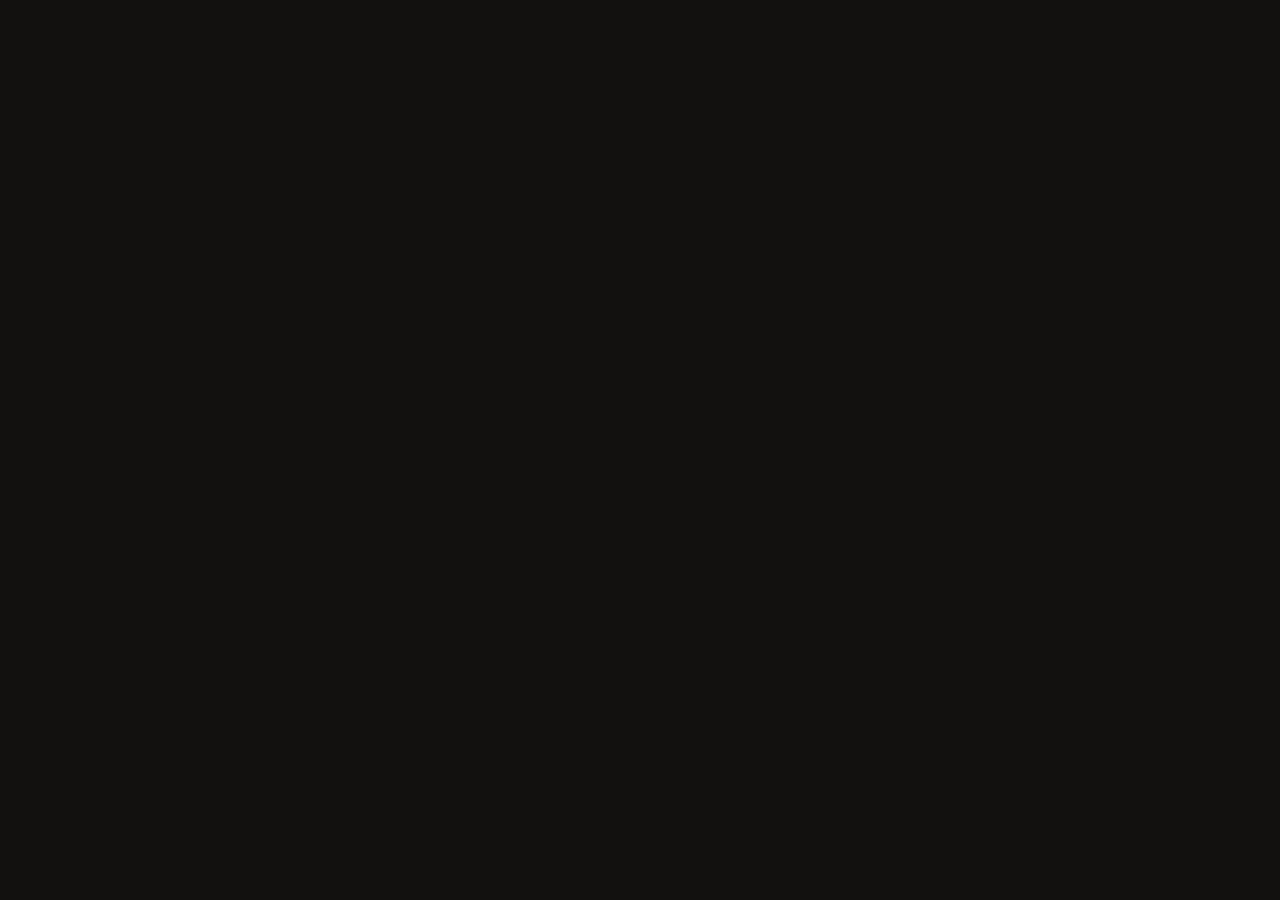
==== index.html @ 29df6300 "Rediseño completo del sitio — editorial v2 Reemplaza el sitio anterior con el nuevo diseño editorial" ====
<!doctype html>
<html lang="es">
<head>
<meta charset="utf-8" />
<meta name="viewport" content="width=device-width, initial-scale=1" />
<title>CAT Consultores · Power BI & Data Viz</title>
<meta name="description" content="Consultoría en visualización de datos y Power BI. Convertimos tus fuentes dispersas en dashboards accionables." />
<link rel="preconnect" href="https://fonts.googleapis.com" />
<link rel="preconnect" href="https://fonts.gstatic.com" crossorigin />
<link href="https://fonts.googleapis.com/css2?family=Instrument+Serif:ital@0;1&family=Instrument+Sans:wght@400;500;600&family=JetBrains+Mono:wght@400;500&display=swap" rel="stylesheet" />
<link rel="stylesheet" href="styles-v2.css" />
</head>
<body>
<div id="root"></div>

<script src="https://unpkg.com/react@18.3.1/umd/react.development.js" integrity="sha384-hD6/rw4ppMLGNu3tX5cjIb+uRZ7UkRJ6BPkLpg4hAu/6onKUg4lLsHAs9EBPT82L" crossorigin="anonymous"></script>
<script src="https://unpkg.com/react-dom@18.3.1/umd/react-dom.development.js" integrity="sha384-u6aeetuaXnQ38mYT8rp6sbXaQe3NL9t+IBXmnYxwkUI2Hw4bsp2Wvmx4yRQF1uAm" crossorigin="anonymous"></script>
<script src="https://unpkg.com/@babel/standalone@7.29.0/babel.min.js" integrity="sha384-m08KidiNqLdpJqLq95G/LEi8Qvjl/xUYll3QILypMoQ65QorJ9Lvtp2RXYGBFj1y" crossorigin="anonymous"></script>

<script src="content.js"></script>
<script type="text/babel" src="hero-v2.js"></script>
<script type="text/babel" src="demo-v2.js"></script>
<script type="text/babel" src="app-v2.js"></script>
</body>
</html>
---- styles-v2.css ----
/* CAT Consultores — Editorial v2 */
:root {
  --bg: #12110F;
  --bg-2: #1A1915;
  --bg-3: #221F1A;
  --fg: #EDE8DE;
  --fg-dim: rgba(237,232,222,0.62);
  --fg-faint: rgba(237,232,222,0.32);
  --rule: rgba(237,232,222,0.10);
  --rule-strong: rgba(237,232,222,0.24);
  --accent: #A9B8C7;
  --accent-ink: #12110F;
  --pad: 40px;
  --gap: 24px;
  --font-sans: 'Instrument Sans', 'Inter', system-ui, sans-serif;
  --font-display: 'Instrument Serif', 'Times New Roman', Georgia, serif;
  --font-mono: 'JetBrains Mono', ui-monospace, Menlo, monospace;
}

[data-density="compact"] { --pad: 24px; --gap: 14px; }
[data-density="roomy"]   { --pad: 64px; --gap: 36px; }

* { box-sizing: border-box; }
html, body {
  margin: 0;
  background: var(--bg);
  color: var(--fg);
  font-family: var(--font-sans);
  font-size: 15px;
  line-height: 1.5;
  -webkit-font-smoothing: antialiased;
  overflow-x: hidden;
}
::selection { background: var(--accent); color: var(--accent-ink); }
a { color: inherit; text-decoration: none; }
button { font-family: inherit; cursor: pointer; }

/* ============ TOP STATUS BAR ============ */
.topbar {
  position: sticky; top: 0; z-index: 40;
  display: grid;
  grid-template-columns: 1fr auto 1fr;
  align-items: center;
  gap: var(--gap);
  padding: 10px var(--pad);
  background: rgba(18,17,15,0.9);
  backdrop-filter: blur(10px);
  -webkit-backdrop-filter: blur(10px);
  border-bottom: 1px solid var(--rule);
  font-family: var(--font-mono);
  font-size: 11px;
  letter-spacing: 0.04em;
}
.topbar .status { display: flex; gap: 18px; align-items: center; color: var(--fg-dim); }
.topbar .dot {
  width: 6px; height: 6px; background: var(--accent); border-radius: 50%;
  display: inline-block; margin-right: 8px;
  box-shadow: 0 0 0 0 var(--accent);
  animation: pulse 2.2s infinite;
}
@keyframes pulse {
  0% { box-shadow: 0 0 0 0 rgba(169,184,199,0.6); }
  70% { box-shadow: 0 0 0 8px rgba(169,184,199,0); }
  100% { box-shadow: 0 0 0 0 rgba(169,184,199,0); }
}
.topbar .clock { font-variant-numeric: tabular-nums; color: var(--fg); }
.topbar .brand {
  font-family: var(--font-display);
  font-weight: 400; letter-spacing: -0.01em;
  font-size: 20px;
  font-style: italic;
}
.topbar .brand span { color: var(--accent); font-style: normal; }
.topbar .lang {
  display: flex; gap: 2px; justify-self: end;
  font-family: var(--font-mono);
}
.topbar .lang button {
  background: transparent; border: 1px solid transparent;
  color: var(--fg-dim);
  padding: 5px 10px; font-size: 11px; letter-spacing: 0.08em;
  border-radius: 2px;
}
.topbar .lang button[data-active="true"] {
  color: var(--fg); border-color: var(--rule-strong);
}

/* ============ NAV ============ */
.nav {
  display: grid;
  grid-template-columns: 1fr auto;
  gap: var(--gap);
  padding: 18px var(--pad);
  border-bottom: 1px solid var(--rule);
  font-family: var(--font-mono);
  font-size: 12px;
  letter-spacing: 0.04em;
}
.nav ul { display: flex; gap: 30px; list-style: none; margin: 0; padding: 0; flex-wrap: wrap; }
.nav a { color: var(--fg-dim); position: relative; transition: color 0.2s; }
.nav a:hover { color: var(--fg); }
.nav a::before {
  content: ""; position: absolute; bottom: -4px; left: 0; right: 100%;
  height: 1px; background: var(--accent);
  transition: right 0.25s ease;
}
.nav a:hover::before { right: 0; }
.nav .cta {
  border: 1px solid var(--rule-strong); padding: 8px 16px;
  color: var(--fg);
  border-radius: 2px;
  transition: all 0.2s;
}
.nav .cta:hover { background: var(--fg); color: var(--bg); border-color: var(--fg); }
.nav .cta::before { display: none; }

/* ============ SECTIONS ============ */
section { position: relative; border-bottom: 1px solid var(--rule); }
.section-label {
  display: grid;
  grid-template-columns: auto 1fr auto;
  gap: 20px;
  padding: 16px var(--pad);
  border-bottom: 1px solid var(--rule);
  font-family: var(--font-mono);
  font-size: 11px;
  letter-spacing: 0.08em;
  color: var(--fg-dim);
}
.section-label .idx { color: var(--accent); }
.section-label .meta { font-variant-numeric: tabular-nums; }

/* ============ HERO ============ */
.hero {
  position: relative;
  padding: 0;
  min-height: 88vh;
  display: grid;
}
.hero-grid {
  display: grid;
  grid-template-columns: 1.15fr 1fr;
  gap: 0;
}
.hero-left {
  padding: 72px var(--pad) 48px;
  border-right: 1px solid var(--rule);
  display: flex; flex-direction: column; justify-content: space-between;
  min-height: 72vh;
}
.hero-eyebrow {
  font-family: var(--font-mono);
  font-size: 11px; letter-spacing: 0.14em;
  color: var(--fg-dim);
  display: flex; gap: 12px; align-items: center;
  text-transform: uppercase;
}
.hero-eyebrow::before {
  content: ""; width: 28px; height: 1px; background: var(--accent);
}
.hero h1 {
  font-family: var(--font-display);
  font-weight: 400;
  font-size: clamp(52px, 7.8vw, 124px);
  line-height: 0.96;
  letter-spacing: -0.025em;
  margin: 28px 0 0;
  text-wrap: balance;
}
.hero h1 em {
  font-style: italic; color: var(--accent);
}
.hero h1 .outline {
  color: transparent;
  -webkit-text-stroke: 1.2px var(--fg-faint);
  font-style: italic;
}
.hero h1 .bar {
  display: inline-block; height: 0.12em;
  background: var(--accent);
  width: 0.8em; vertical-align: middle;
  margin: 0 0.15em 0.12em;
}

.hero-sub {
  margin-top: 36px; max-width: 54ch; color: var(--fg-dim);
  font-size: 16px; line-height: 1.6;
}
.hero-cta-row {
  display: flex; gap: 14px; margin-top: 40px;
  flex-wrap: wrap;
}
.hero-cta {
  padding: 14px 22px; font-size: 13px; letter-spacing: 0.04em;
  background: transparent; color: var(--fg);
  border: 1px solid var(--rule-strong);
  border-radius: 2px;
  display: inline-flex; align-items: center; gap: 12px;
  transition: all 0.2s;
  font-family: var(--font-sans);
}
.hero-cta.primary {
  background: var(--fg); color: var(--bg); border-color: var(--fg);
  font-weight: 500;
}
.hero-cta:hover { background: var(--accent); color: var(--accent-ink); border-color: var(--accent); }
.hero-cta.primary:hover { background: var(--accent); border-color: var(--accent); }

.hero-stats {
  display: grid; grid-template-columns: repeat(4, 1fr);
  border-top: 1px solid var(--rule);
  margin-top: 56px; padding-top: 20px;
}
.hero-stats .stat {
  border-right: 1px solid var(--rule);
  padding: 0 16px 0 0;
}
.hero-stats .stat:last-child { border-right: 0; }
.hero-stats .stat .num {
  font-family: var(--font-display); font-weight: 400;
  font-size: 38px; font-variant-numeric: tabular-nums;
  letter-spacing: -0.02em;
  color: var(--fg);
}
.hero-stats .stat .num em { font-style: italic; color: var(--accent); }
.hero-stats .stat .lbl {
  font-family: var(--font-mono);
  font-size: 10px; letter-spacing: 0.1em; text-transform: uppercase;
  color: var(--fg-dim); margin-top: 6px;
}

/* Hero right: living collage */
.hero-right {
  background: var(--bg);
  position: relative;
  overflow: hidden;
  min-height: 72vh;
}
.hero-collage {
  position: relative;
  height: 100%;
  padding: 32px;
  display: grid;
  grid-template-columns: repeat(8, 1fr);
  grid-template-rows: repeat(12, 1fr);
  gap: 12px;
  min-height: 72vh;
}
.card {
  background: var(--bg-2);
  border: 1px solid var(--rule);
  border-radius: 3px;
  padding: 16px;
  position: relative;
  overflow: hidden;
  transition: transform 0.4s cubic-bezier(.2,.8,.2,1), border-color 0.3s;
}
.card:hover { border-color: var(--rule-strong); transform: translateY(-2px); }
.card .c-tag {
  font-family: var(--font-mono);
  font-size: 10px; letter-spacing: 0.12em;
  color: var(--fg-dim); text-transform: uppercase;
  display: flex; justify-content: space-between; align-items: center;
}
.card .c-tag .id { color: var(--accent); }
.card .c-val {
  font-family: var(--font-display);
  font-weight: 400;
  font-size: 38px;
  font-variant-numeric: tabular-nums;
  letter-spacing: -0.02em;
  margin-top: 6px;
  line-height: 1;
}
.card .c-val em { font-style: italic; color: var(--accent); }
.card .c-delta {
  font-family: var(--font-mono);
  font-size: 11px; color: var(--accent); margin-top: 4px;
  font-variant-numeric: tabular-nums;
}
.card .c-delta.down { color: #E07856; }

.card.kpi-1 { grid-column: 1 / 5; grid-row: 1 / 4; }
.card.kpi-2 { grid-column: 5 / 9; grid-row: 1 / 4; }
.card.chart-main { grid-column: 1 / 9; grid-row: 4 / 9; }
.card.donut { grid-column: 1 / 4; grid-row: 9 / 13; }
.card.feed  { grid-column: 4 / 9; grid-row: 9 / 13; }

.chart-main svg, .donut svg { display: block; }
.chart-main .chart-body {
  position: absolute; inset: 42px 16px 16px;
}

.feed-row {
  display: grid; grid-template-columns: 58px 1fr auto;
  gap: 10px; padding: 7px 0;
  font-family: var(--font-mono);
  font-size: 11px;
  border-bottom: 1px dashed var(--rule);
  align-items: baseline;
  animation: fade-up 0.5s ease;
}
.feed-row:last-child { border-bottom: 0; }
.feed-row .f-id { color: var(--fg-faint); }
.feed-row .f-t  { color: var(--fg); font-family: var(--font-sans); font-size: 12px; }
.feed-row .f-v  { color: var(--accent); font-variant-numeric: tabular-nums; }
.feed-row .f-v.down { color: #E07856; }
@keyframes fade-up { from { opacity: 0; transform: translateY(6px); } }

/* Donut label */
.donut .ring-label {
  position: absolute; top: 50%; left: 50%;
  transform: translate(-50%, -50%);
  text-align: center;
}
.donut .ring-label .num {
  font-family: var(--font-display); font-size: 32px; letter-spacing: -0.02em;
  color: var(--fg);
}
.donut .ring-label .lbl {
  font-family: var(--font-mono); font-size: 10px; letter-spacing: 0.1em;
  color: var(--fg-dim); text-transform: uppercase; margin-top: 2px;
}

/* ============ HERO VARIANT B ============ */
.hero-b {
  padding: 84px var(--pad) 0;
  display: grid; gap: 48px;
  min-height: 88vh;
  grid-template-rows: auto 1fr auto;
}
.hero-b h1 {
  font-family: var(--font-display); font-weight: 400;
  font-size: clamp(64px, 12vw, 200px);
  line-height: 0.9; letter-spacing: -0.035em;
  margin: 0; text-wrap: balance;
}
.hero-b h1 em { font-style: italic; color: var(--accent); }
.hero-b h1 .outline {
  color: transparent;
  -webkit-text-stroke: 1.4px var(--fg-faint);
  font-style: italic;
}
.hero-b .meta-row {
  display: grid; grid-template-columns: 1fr 1fr 1fr 1fr;
  border-top: 1px solid var(--rule); padding-top: 20px;
  font-family: var(--font-mono);
  font-size: 11px; letter-spacing: 0.08em; color: var(--fg-dim);
  text-transform: uppercase;
}
.hero-b .meta-row div { border-right: 1px solid var(--rule); padding: 0 16px; }
.hero-b .meta-row div:last-child { border-right: 0; }

.marquee {
  border-top: 1px solid var(--rule);
  overflow: hidden;
  position: relative;
  margin: 0 calc(-1 * var(--pad));
  background: var(--bg);
}
.marquee-track {
  display: inline-flex; gap: 56px;
  white-space: nowrap;
  padding: 20px 0;
  animation: marquee 80s linear infinite;
  font-family: var(--font-display);
  font-size: 28px; font-style: italic;
  letter-spacing: -0.01em;
  color: var(--fg-dim);
}
.marquee-track .sep { color: var(--accent); font-style: normal; }
.marquee-track em { color: var(--fg); font-style: italic; }
@keyframes marquee { to { transform: translateX(-50%); } }

/* ============ SERVICES ============ */
.services-grid {
  display: grid;
  grid-template-columns: repeat(3, 1fr);
}
.service {
  padding: 48px var(--pad);
  border-right: 1px solid var(--rule);
  position: relative;
  min-height: 360px;
  display: flex; flex-direction: column; justify-content: space-between;
  transition: background 0.3s;
}
.service:last-child { border-right: 0; }
.service:hover { background: var(--bg-2); }
.service .svc-num {
  font-family: var(--font-mono);
  font-size: 11px; letter-spacing: 0.12em;
  color: var(--fg-dim);
  display: flex; align-items: center; gap: 10px;
}
.service .svc-num::before {
  content: ""; width: 8px; height: 8px;
  background: var(--accent); border-radius: 50%;
  transform: scale(0.8); transition: transform 0.3s;
}
.service:hover .svc-num::before { transform: scale(1.4); }
.service h3 {
  font-family: var(--font-display); font-weight: 400;
  font-size: 44px; margin: 24px 0 16px; letter-spacing: -0.02em;
  line-height: 1;
}
.service h3 em { font-style: italic; color: var(--accent); }
.service p { color: var(--fg-dim); font-size: 15px; line-height: 1.65; max-width: 38ch; }
.service .svc-tags {
  margin-top: 28px; display: flex; flex-wrap: wrap; gap: 6px;
  font-family: var(--font-mono);
}
.service .svc-tags span {
  font-size: 11px; letter-spacing: 0.04em;
  border: 1px solid var(--rule); padding: 4px 10px;
  color: var(--fg-dim); border-radius: 2px;
}

/* ============ SOURCES ============ */
.sources { display: grid; grid-template-columns: 1fr 1.3fr; }
.sources-copy { padding: 72px var(--pad); border-right: 1px solid var(--rule); }
.sources-copy h2 {
  font-family: var(--font-display); font-weight: 400;
  font-size: clamp(36px, 4.4vw, 64px); line-height: 1; margin: 0 0 28px;
  letter-spacing: -0.025em;
}
.sources-copy h2 em { font-style: italic; color: var(--accent); }
.sources-copy p { color: var(--fg-dim); max-width: 42ch; font-size: 15px; line-height: 1.65; }
.sources-copy .count-block {
  margin-top: 44px; padding-top: 20px; border-top: 1px solid var(--rule);
}
.sources-copy .count-num {
  font-family: var(--font-display);
  font-size: 72px; line-height: 1; letter-spacing: -0.04em;
  color: var(--fg);
}
.sources-copy .count-num em { font-style: italic; color: var(--accent); }
.sources-copy .count-lbl {
  font-family: var(--font-mono);
  font-size: 11px; letter-spacing: 0.12em;
  color: var(--fg-dim); text-transform: uppercase;
  margin-top: 8px;
}

.source-pool {
  padding: 40px var(--pad);
  display: grid;
  grid-template-columns: repeat(4, 1fr);
  gap: 0;
  align-content: start;
}
.src {
  border: 1px solid var(--rule);
  margin: -0.5px;
  padding: 20px 16px;
  display: flex; flex-direction: column; gap: 8px;
  min-height: 100px;
  position: relative;
  transition: all 0.3s;
  cursor: default;
  background: var(--bg);
}
.src:hover { background: var(--bg-2); border-color: var(--accent); }
.src .src-id {
  font-family: var(--font-mono);
  font-size: 10px; letter-spacing: 0.12em; color: var(--fg-faint);
}
.src .src-name {
  font-family: var(--font-display); font-weight: 400;
  font-size: 20px; letter-spacing: -0.015em;
}
.src .src-dot {
  font-family: var(--font-mono);
  font-size: 10px; color: var(--accent); letter-spacing: 0.08em;
  display: flex; align-items: center; gap: 6px;
}
.src .src-dot::before {
  content: ""; width: 5px; height: 5px; background: var(--accent); border-radius: 50%;
}

/* ============ PHILOSOPHY ============ */
.philosophy {
  padding: 96px var(--pad);
  display: grid; grid-template-columns: 1.1fr 1fr; gap: 72px;
}
.philosophy .quote {
  font-family: var(--font-display); font-weight: 400;
  font-size: clamp(32px, 3.8vw, 56px); line-height: 1.08;
  letter-spacing: -0.025em; margin: 0;
}
.philosophy .quote em { font-style: italic; color: var(--accent); }
.philosophy .body { color: var(--fg-dim); font-size: 15px; line-height: 1.75; max-width: 46ch; }
.philosophy .body p + p { margin-top: 18px; }

.principle-row {
  margin-top: 72px;
  grid-column: 1 / -1;
  display: grid; grid-template-columns: repeat(4, 1fr);
  border-top: 1px solid var(--rule);
}
.principle {
  padding: 28px 28px 28px 0;
  border-right: 1px solid var(--rule);
  padding-left: 24px;
}
.principle:first-child { padding-left: 0; }
.principle:last-child { border-right: 0; }
.principle .pnum {
  font-family: var(--font-mono);
  font-size: 10px; letter-spacing: 0.14em; color: var(--accent);
}
.principle h4 {
  font-family: var(--font-display); font-weight: 400;
  font-size: 22px; margin: 12px 0; letter-spacing: -0.01em;
}
.principle p { color: var(--fg-dim); font-size: 13px; line-height: 1.6; margin: 0; }

/* ============ PROCESS ============ */
.process { padding: 80px var(--pad) 96px; }
.process-head {
  display: grid; grid-template-columns: 1.2fr 1fr;
  gap: 72px; margin-bottom: 64px;
}
.process-head h2 {
  font-family: var(--font-display); font-weight: 400;
  font-size: clamp(36px, 4.4vw, 64px); line-height: 1; margin: 0;
  letter-spacing: -0.025em;
}
.process-head h2 em { font-style: italic; color: var(--accent); }
.process-head p { color: var(--fg-dim); max-width: 48ch; margin: 0; font-size: 15px; line-height: 1.65; }

.timeline {
  position: relative;
  border-top: 1px solid var(--rule-strong);
  border-bottom: 1px solid var(--rule);
}
.timeline-progress {
  position: absolute; top: -1px; left: 0;
  height: 2px; background: var(--accent);
  transition: width 1.2s cubic-bezier(.3,.9,.4,1);
}
.timeline-steps {
  display: grid;
  grid-template-columns: repeat(5, 1fr);
}
.tstep {
  padding: 32px 22px;
  border-right: 1px solid var(--rule);
  min-height: 240px;
  position: relative;
  display: flex; flex-direction: column;
  transition: background 0.3s;
}
.tstep:last-child { border-right: 0; }
.tstep:hover { background: var(--bg-2); }
.tstep .tick {
  width: 9px; height: 9px; border-radius: 50%;
  background: var(--rule-strong);
  position: absolute; top: -6px; left: 22px;
  transition: background 0.3s, transform 0.3s;
}
.tstep[data-active="true"] .tick { background: var(--accent); transform: scale(1.3); }
.tstep .week {
  font-family: var(--font-mono);
  font-size: 11px; letter-spacing: 0.1em; color: var(--fg-dim);
}
.tstep .num {
  font-family: var(--font-display); font-weight: 400;
  font-size: 56px; letter-spacing: -0.03em; margin: 10px 0;
  line-height: 1;
}
.tstep[data-active="true"] .num em { font-style: italic; color: var(--accent); }
.tstep h4 {
  font-family: var(--font-display); font-weight: 400;
  font-size: 22px; margin: 0 0 12px; letter-spacing: -0.01em;
}
.tstep p { color: var(--fg-dim); font-size: 13px; line-height: 1.6; margin: 0; }
.tstep .barrow {
  margin-top: auto; padding-top: 20px;
  font-family: var(--font-mono);
  font-size: 11px; color: var(--accent); letter-spacing: 0.08em;
}

/* ============ DEMO ============ */
.demo { padding: 72px var(--pad) 96px; }
.demo-head {
  display: grid; grid-template-columns: 1.2fr 1fr;
  align-items: end;
  margin-bottom: 36px; gap: 72px;
}
.demo-head h2 {
  font-family: var(--font-display); font-weight: 400;
  font-size: clamp(36px, 4.4vw, 64px); line-height: 1; margin: 0;
  letter-spacing: -0.025em;
}
.demo-head h2 em { font-style: italic; color: var(--accent); }
.demo-head p { color: var(--fg-dim); margin: 0; max-width: 44ch; font-size: 15px; line-height: 1.65; }

.demo-frame {
  border: 1px solid var(--rule-strong);
  background: var(--bg-2);
  overflow: hidden;
  border-radius: 4px;
}
.demo-tabs {
  display: flex;
  border-bottom: 1px solid var(--rule);
  background: var(--bg);
  font-family: var(--font-mono);
}
.demo-tabs button {
  padding: 16px 24px; font-size: 12px; letter-spacing: 0.08em;
  color: var(--fg-dim);
  background: transparent; border: 0;
  border-right: 1px solid var(--rule);
  position: relative;
  transition: color 0.2s;
}
.demo-tabs button[data-active="true"] {
  color: var(--fg); background: var(--bg-2);
}
.demo-tabs button[data-active="true"]::after {
  content: ""; position: absolute; top: 0; left: 0; right: 0; height: 2px;
  background: var(--accent);
}
.demo-tabs button:hover { color: var(--fg); }

.demo-body {
  display: grid;
  grid-template-columns: 240px 1fr 280px;
  min-height: 600px;
}
.demo-filters {
  border-right: 1px solid var(--rule);
  padding: 24px;
  font-size: 12px;
}
.demo-filters .flabel {
  font-family: var(--font-mono);
  font-size: 10px; letter-spacing: 0.12em; color: var(--fg-dim);
  text-transform: uppercase; margin: 22px 0 10px;
}
.demo-filters .flabel:first-child { margin-top: 0; }
.demo-filters .pill {
  display: inline-block;
  border: 1px solid var(--rule-strong);
  padding: 5px 11px; margin: 0 5px 5px 0;
  font-family: var(--font-mono);
  font-size: 11px; color: var(--fg-dim); cursor: pointer;
  border-radius: 2px;
  transition: all 0.2s;
}
.demo-filters .pill:hover { color: var(--fg); border-color: var(--fg); }
.demo-filters .pill[data-on="true"] {
  background: var(--fg); color: var(--bg); border-color: var(--fg);
}

.demo-canvas {
  padding: 24px;
  display: grid;
  grid-template-columns: repeat(2, 1fr);
  grid-template-rows: 150px 1fr 200px;
  gap: 16px;
}
.demo-canvas .kpi {
  border: 1px solid var(--rule);
  border-radius: 3px;
  padding: 16px;
  display: flex; flex-direction: column; justify-content: space-between;
  position: relative;
  background: var(--bg);
}
.demo-canvas .kpi .klbl {
  font-family: var(--font-mono);
  font-size: 10px; letter-spacing: 0.12em; color: var(--fg-dim); text-transform: uppercase;
}
.demo-canvas .kpi .kval {
  font-family: var(--font-display); font-weight: 400;
  font-size: 44px; letter-spacing: -0.025em;
  line-height: 1;
}
.demo-canvas .kpi .kval em { font-style: italic; color: var(--accent); }
.demo-canvas .kpi .kdelta {
  font-family: var(--font-mono);
  font-size: 11px; color: var(--accent);
  font-variant-numeric: tabular-nums;
}
.demo-canvas .chart {
  grid-column: 1 / -1;
  border: 1px solid var(--rule);
  border-radius: 3px;
  padding: 16px; position: relative;
  background: var(--bg);
}
.demo-canvas .chart-title {
  font-family: var(--font-mono);
  font-size: 10px; letter-spacing: 0.12em; color: var(--fg-dim); text-transform: uppercase;
  margin-bottom: 10px;
  display: flex; justify-content: space-between;
}
.demo-canvas .chart svg { display: block; width: 100%; height: 100%; }
.demo-canvas .bars {
  grid-column: 1 / -1;
  border: 1px solid var(--rule);
  border-radius: 3px;
  padding: 16px;
  background: var(--bg);
}

.demo-insights {
  border-left: 1px solid var(--rule);
  padding: 24px;
}
.demo-insights .ih {
  font-family: var(--font-mono);
  font-size: 10px; letter-spacing: 0.12em; color: var(--fg-dim); text-transform: uppercase;
  margin-bottom: 16px;
}
.insight {
  border-left: 2px solid var(--accent);
  padding: 10px 12px; margin-bottom: 12px;
  background: var(--bg);
  border-radius: 0 3px 3px 0;
  font-size: 13px; line-height: 1.5; color: var(--fg);
}
.insight .tag {
  font-family: var(--font-mono);
  font-size: 10px; letter-spacing: 0.12em; color: var(--accent);
  display: block; margin-bottom: 6px;
}

/* ============ CONTACT ============ */
.contact { display: grid; grid-template-columns: 1fr 1fr; min-height: 540px; }
.contact-left { padding: 80px var(--pad); border-right: 1px solid var(--rule); }
.contact-left h2 {
  font-family: var(--font-display); font-weight: 400;
  font-size: clamp(44px, 6.4vw, 96px);
  line-height: 0.95; letter-spacing: -0.035em; margin: 0;
}
.contact-left h2 em { font-style: italic; color: var(--accent); }
.contact-left .info { margin-top: 48px; display: grid; gap: 24px; }
.contact-left .info .k {
  font-family: var(--font-mono);
  font-size: 10px; letter-spacing: 0.12em; color: var(--fg-dim); text-transform: uppercase;
  margin-bottom: 6px;
}
.contact-left .info .v { font-size: 17px; }

.contact-form {
  padding: 80px var(--pad);
  display: grid; gap: 20px; align-content: start;
}
.field { display: grid; gap: 8px; }
.field label {
  font-family: var(--font-mono);
  font-size: 10px; letter-spacing: 0.12em; color: var(--fg-dim); text-transform: uppercase;
}
.field input, .field textarea, .field select {
  background: transparent; border: 0; border-bottom: 1px solid var(--rule-strong);
  color: var(--fg); font-family: var(--font-sans); font-size: 16px;
  padding: 10px 0; outline: none; resize: none;
  transition: border-color 0.2s;
}
.field input::placeholder, .field textarea::placeholder { color: var(--fg-faint); }
.field input:focus, .field textarea:focus, .field select:focus { border-color: var(--accent); }
.field textarea { min-height: 100px; }
.two-col { display: grid; grid-template-columns: 1fr 1fr; gap: 20px; }
.submit {
  justify-self: start; background: var(--fg); color: var(--bg);
  border: 0; padding: 14px 24px;
  font-family: var(--font-sans);
  font-size: 13px; letter-spacing: 0.04em;
  font-weight: 500;
  border-radius: 2px;
  display: inline-flex; gap: 12px; align-items: center;
  transition: all 0.2s;
}
.submit:hover { background: var(--accent); color: var(--accent-ink); }

/* ============ FOOTER ============ */
footer {
  padding: 56px var(--pad) 32px;
  display: grid;
  grid-template-columns: 2fr 1fr 1fr;
  gap: 48px;
  border-top: 1px solid var(--rule);
  background: var(--bg-2);
}
footer .f-brand {
  font-family: var(--font-display); font-weight: 400;
  font-size: 32px; font-style: italic;
  letter-spacing: -0.01em;
}
footer .f-brand span { color: var(--accent); font-style: normal; }
footer .disclaimer {
  margin-top: 16px; color: var(--fg-dim); max-width: 52ch;
  font-size: 13px; line-height: 1.6;
}
footer h5 {
  font-family: var(--font-mono);
  font-size: 10px; letter-spacing: 0.12em; text-transform: uppercase; color: var(--fg-dim);
  margin: 0 0 16px;
}
footer ul { list-style: none; margin: 0; padding: 0; display: grid; gap: 10px; }
footer ul a { font-size: 14px; color: var(--fg); transition: color 0.2s; }
footer ul a:hover { color: var(--accent); }
footer .bottom {
  grid-column: 1 / -1; margin-top: 32px; padding-top: 20px;
  border-top: 1px solid var(--rule);
  display: flex; justify-content: space-between; color: var(--fg-dim); font-size: 12px;
  font-family: var(--font-mono);
}

/* Sparkline */
.sparkline-path { fill: none; stroke: var(--accent); stroke-width: 1.5; }
.sparkline-fill { fill: var(--accent); opacity: 0.10; }
.bar { fill: var(--fg-faint); }
.bar.hi { fill: var(--accent); }

/* Reveal */
.reveal { opacity: 0; transform: translateY(18px); transition: opacity 0.7s ease, transform 0.7s cubic-bezier(.2,.8,.2,1); }
.reveal.in { opacity: 1; transform: none; }

/* Responsive */
@media (max-width: 1100px) {
  .hero-grid, .sources, .contact, .philosophy, .process-head, .demo-head { grid-template-columns: 1fr; }
  .sources-copy, .contact-left, .hero-left { border-right: 0; border-bottom: 1px solid var(--rule); }
  .services-grid { grid-template-columns: 1fr; }
  .service { border-right: 0; border-bottom: 1px solid var(--rule); }
  .timeline-steps { grid-template-columns: 1fr 1fr; }
  .demo-body { grid-template-columns: 1fr; }
  .demo-filters, .demo-insights { border: 0; border-bottom: 1px solid var(--rule); }
  .source-pool { grid-template-columns: repeat(2, 1fr); }
  .hero-collage { grid-template-columns: repeat(4, 1fr); grid-template-rows: repeat(8, 1fr); }
  .card.kpi-1 { grid-column: 1 / 3; grid-row: 1 / 3; }
  .card.kpi-2 { grid-column: 3 / 5; grid-row: 1 / 3; }
  .card.chart-main { grid-column: 1 / 5; grid-row: 3 / 6; }
  .card.donut { grid-column: 1 / 3; grid-row: 6 / 9; }
  .card.feed { grid-column: 3 / 5; grid-row: 6 / 9; }
}

@media (max-width: 700px) {
  :root { --pad: 20px; }
  .topbar { grid-template-columns: 1fr auto; }
  .topbar .status { display: none; }
  .nav ul { gap: 16px; }
  .hero-stats { grid-template-columns: 1fr 1fr; }
  .hero-stats .stat { padding: 8px 0; border-right: 0; border-bottom: 1px solid var(--rule); }
  .principle-row { grid-template-columns: 1fr 1fr; }
  .timeline-steps { grid-template-columns: 1fr; }
  footer { grid-template-columns: 1fr; }
  .source-pool { grid-template-columns: 1fr 1fr; }
  .hero-b h1 { font-size: clamp(48px, 14vw, 100px); }
}
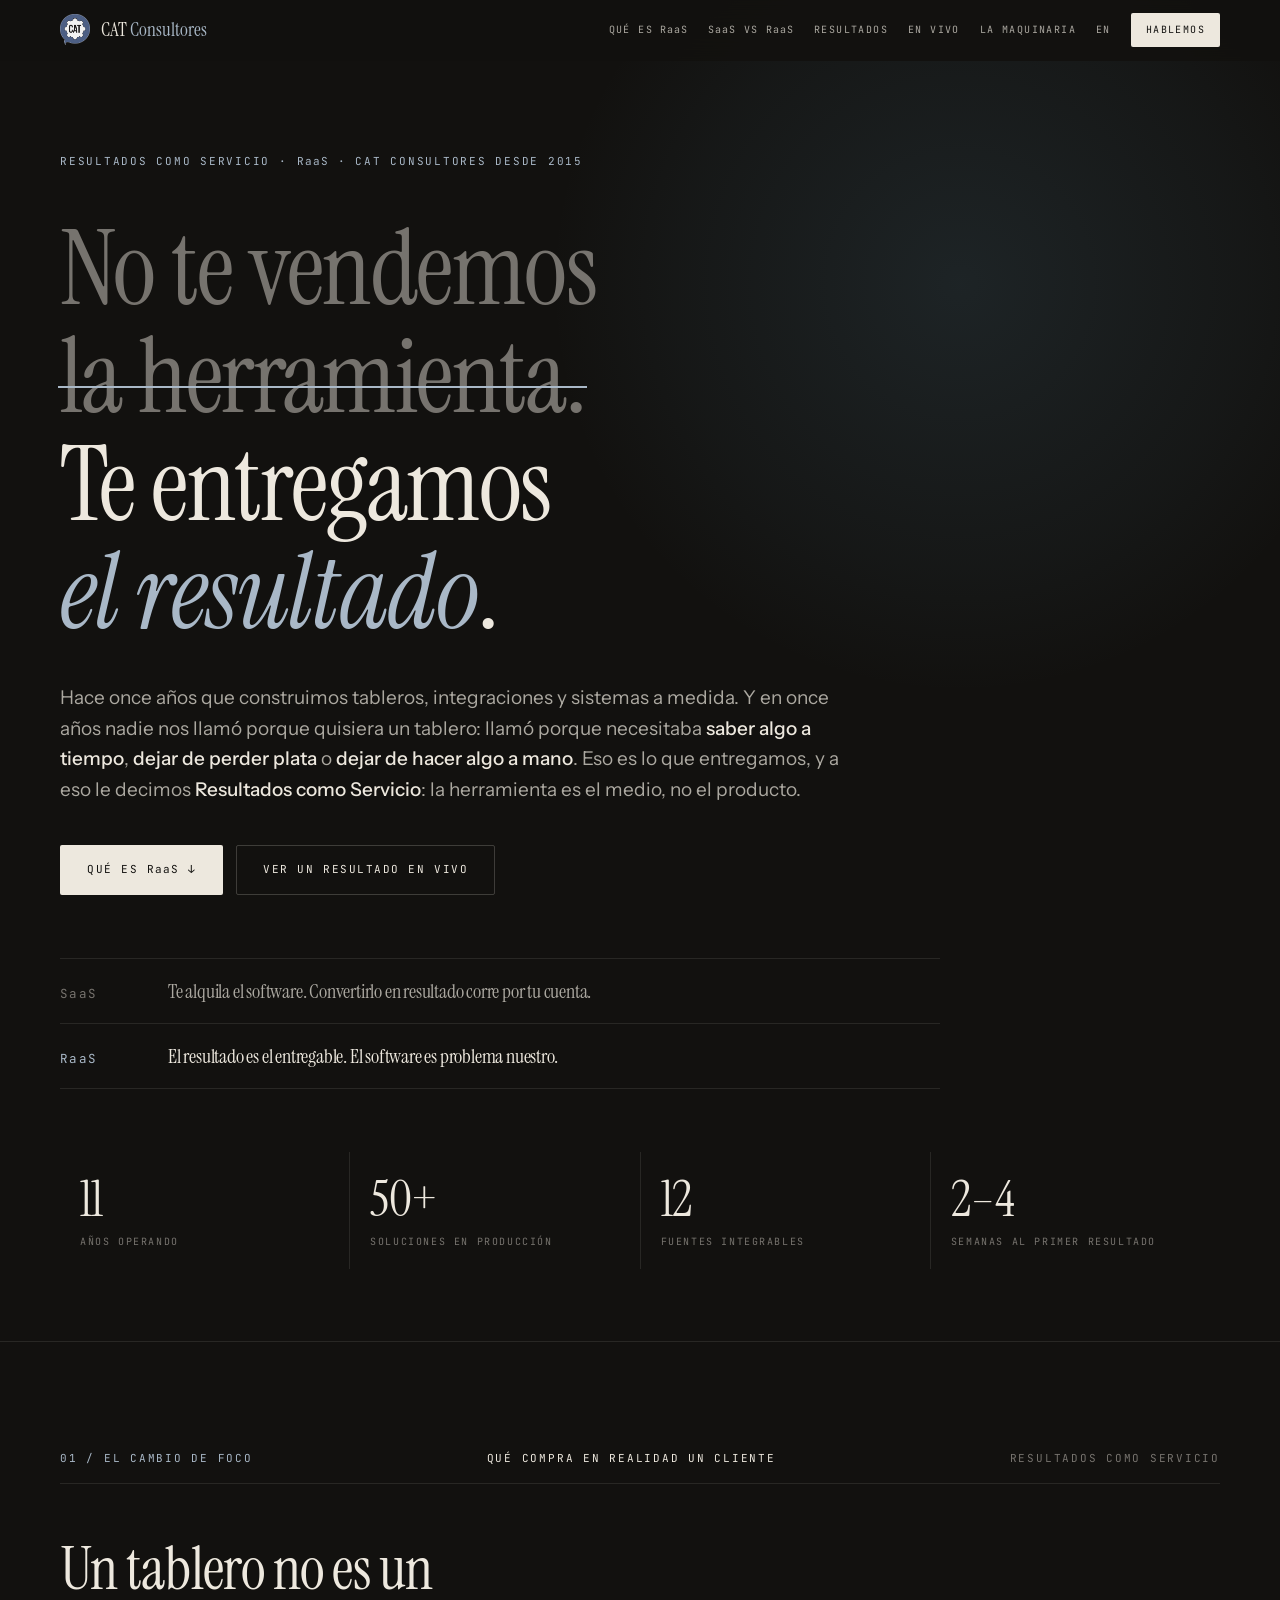
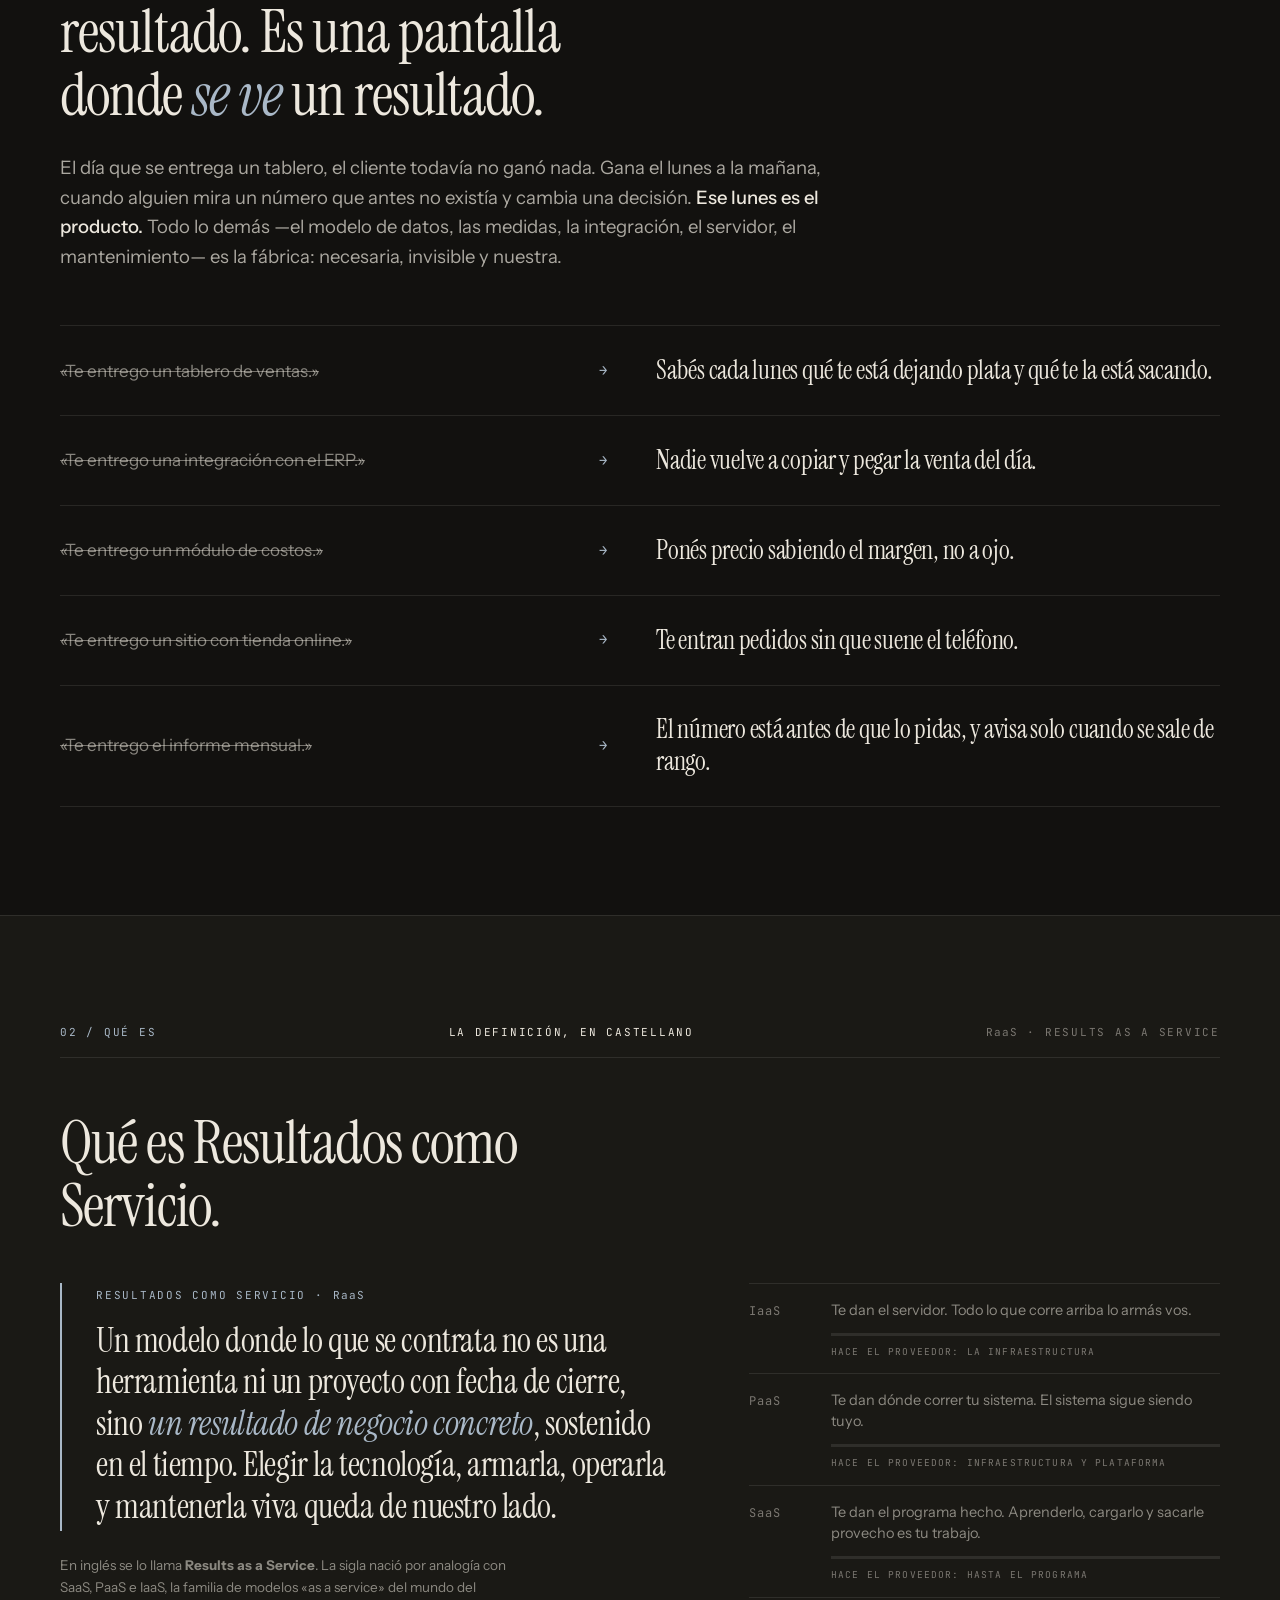
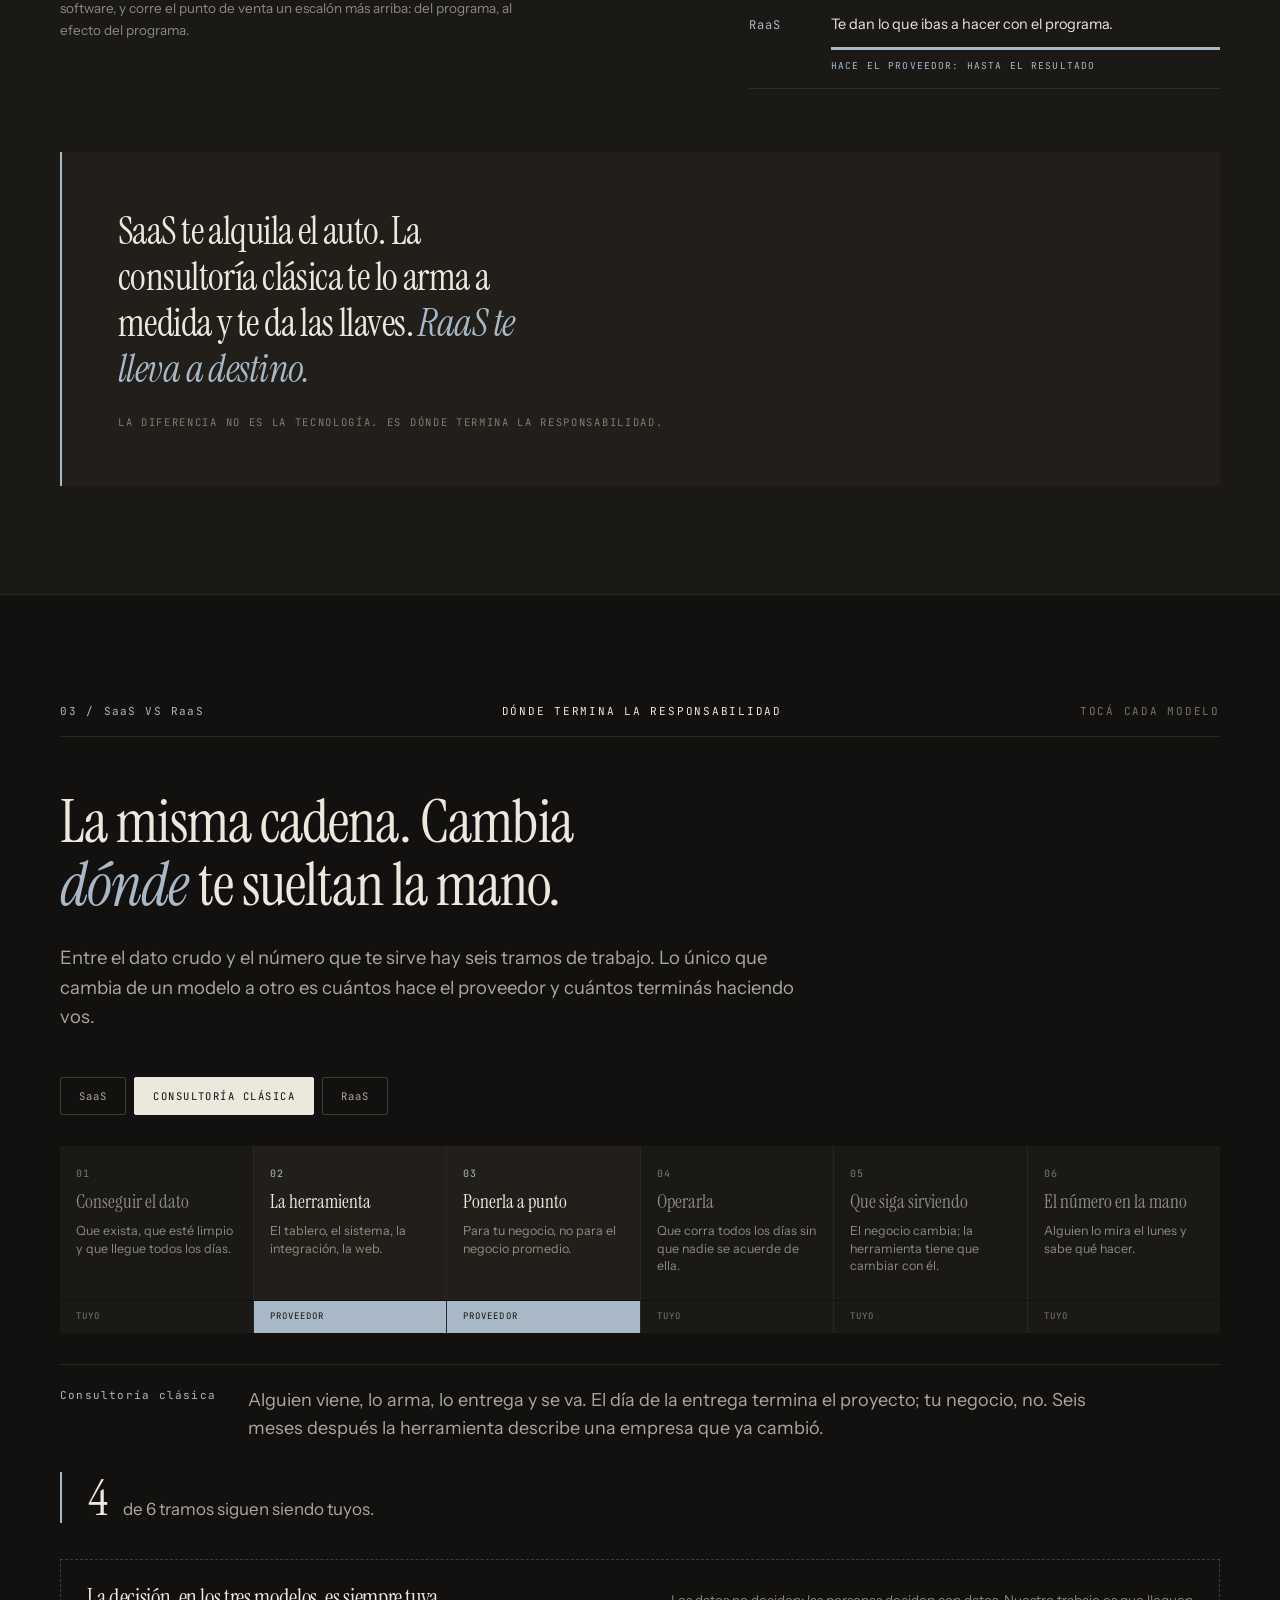
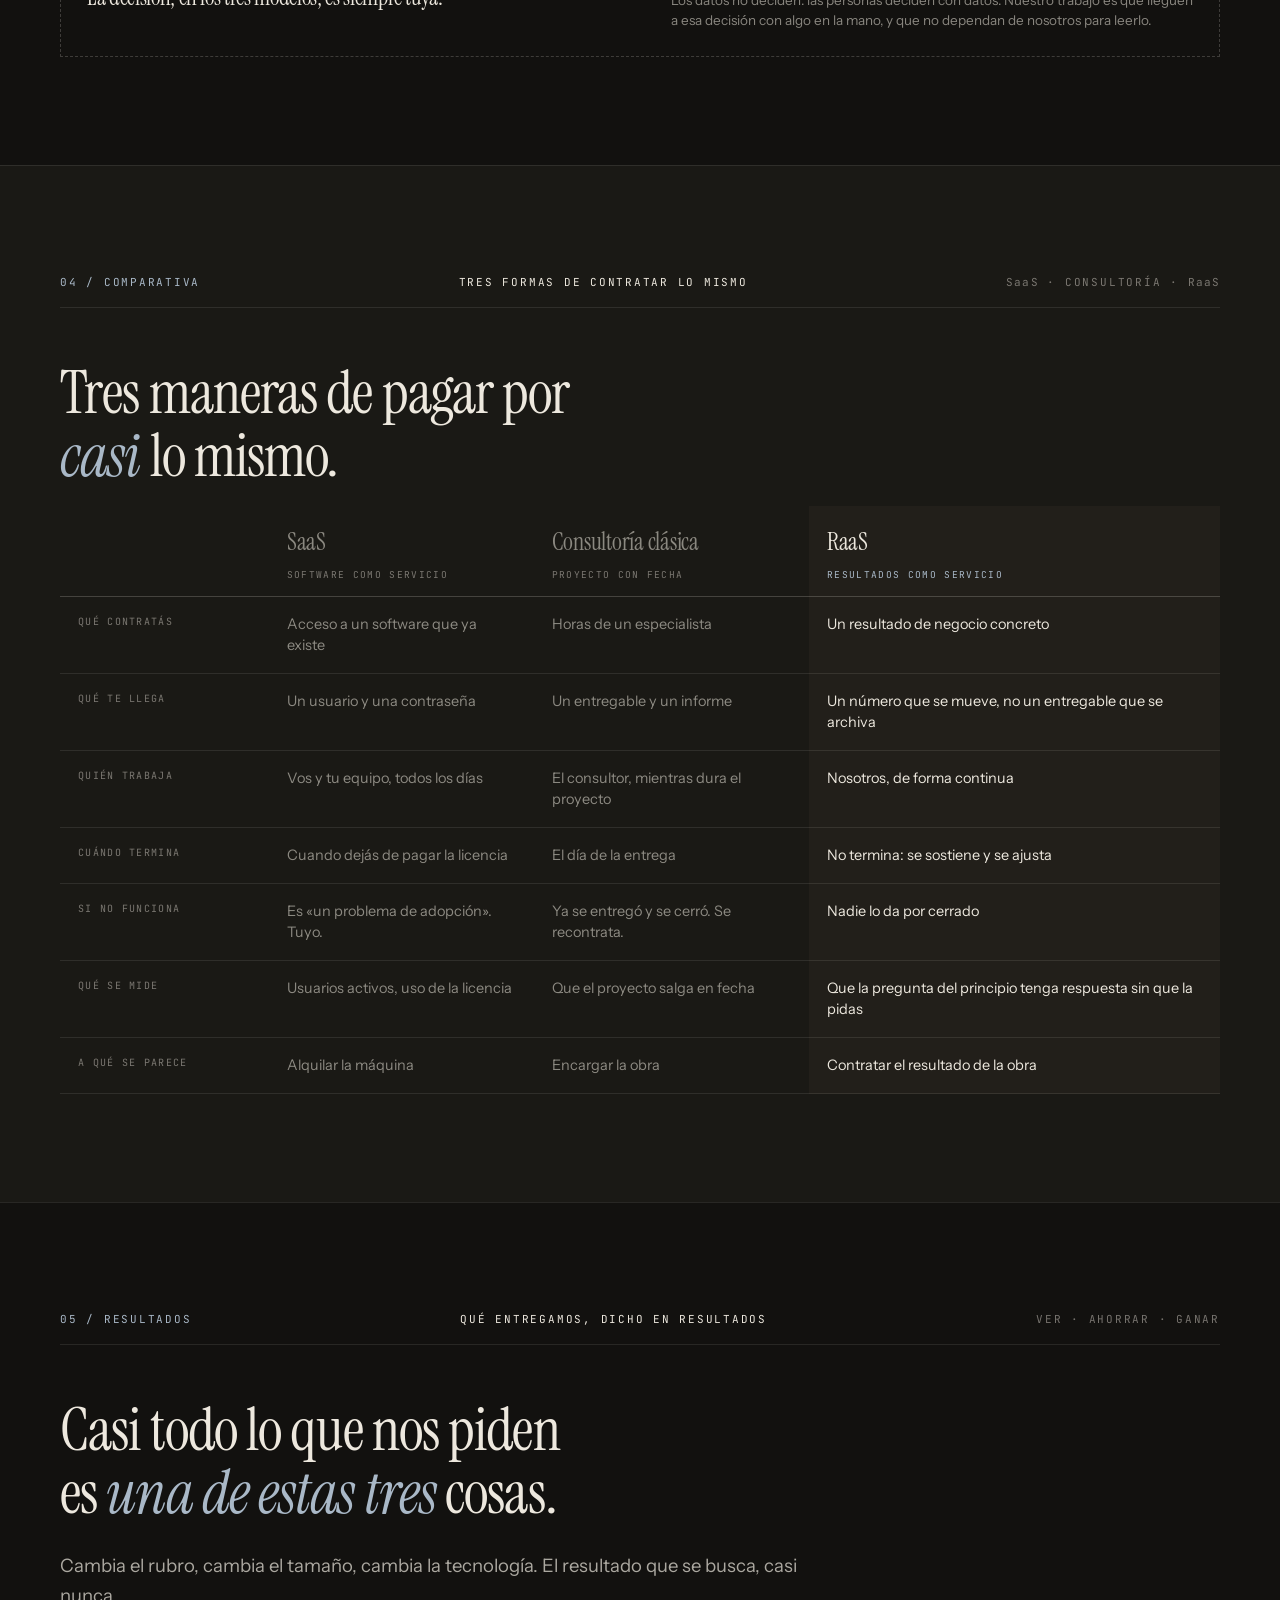
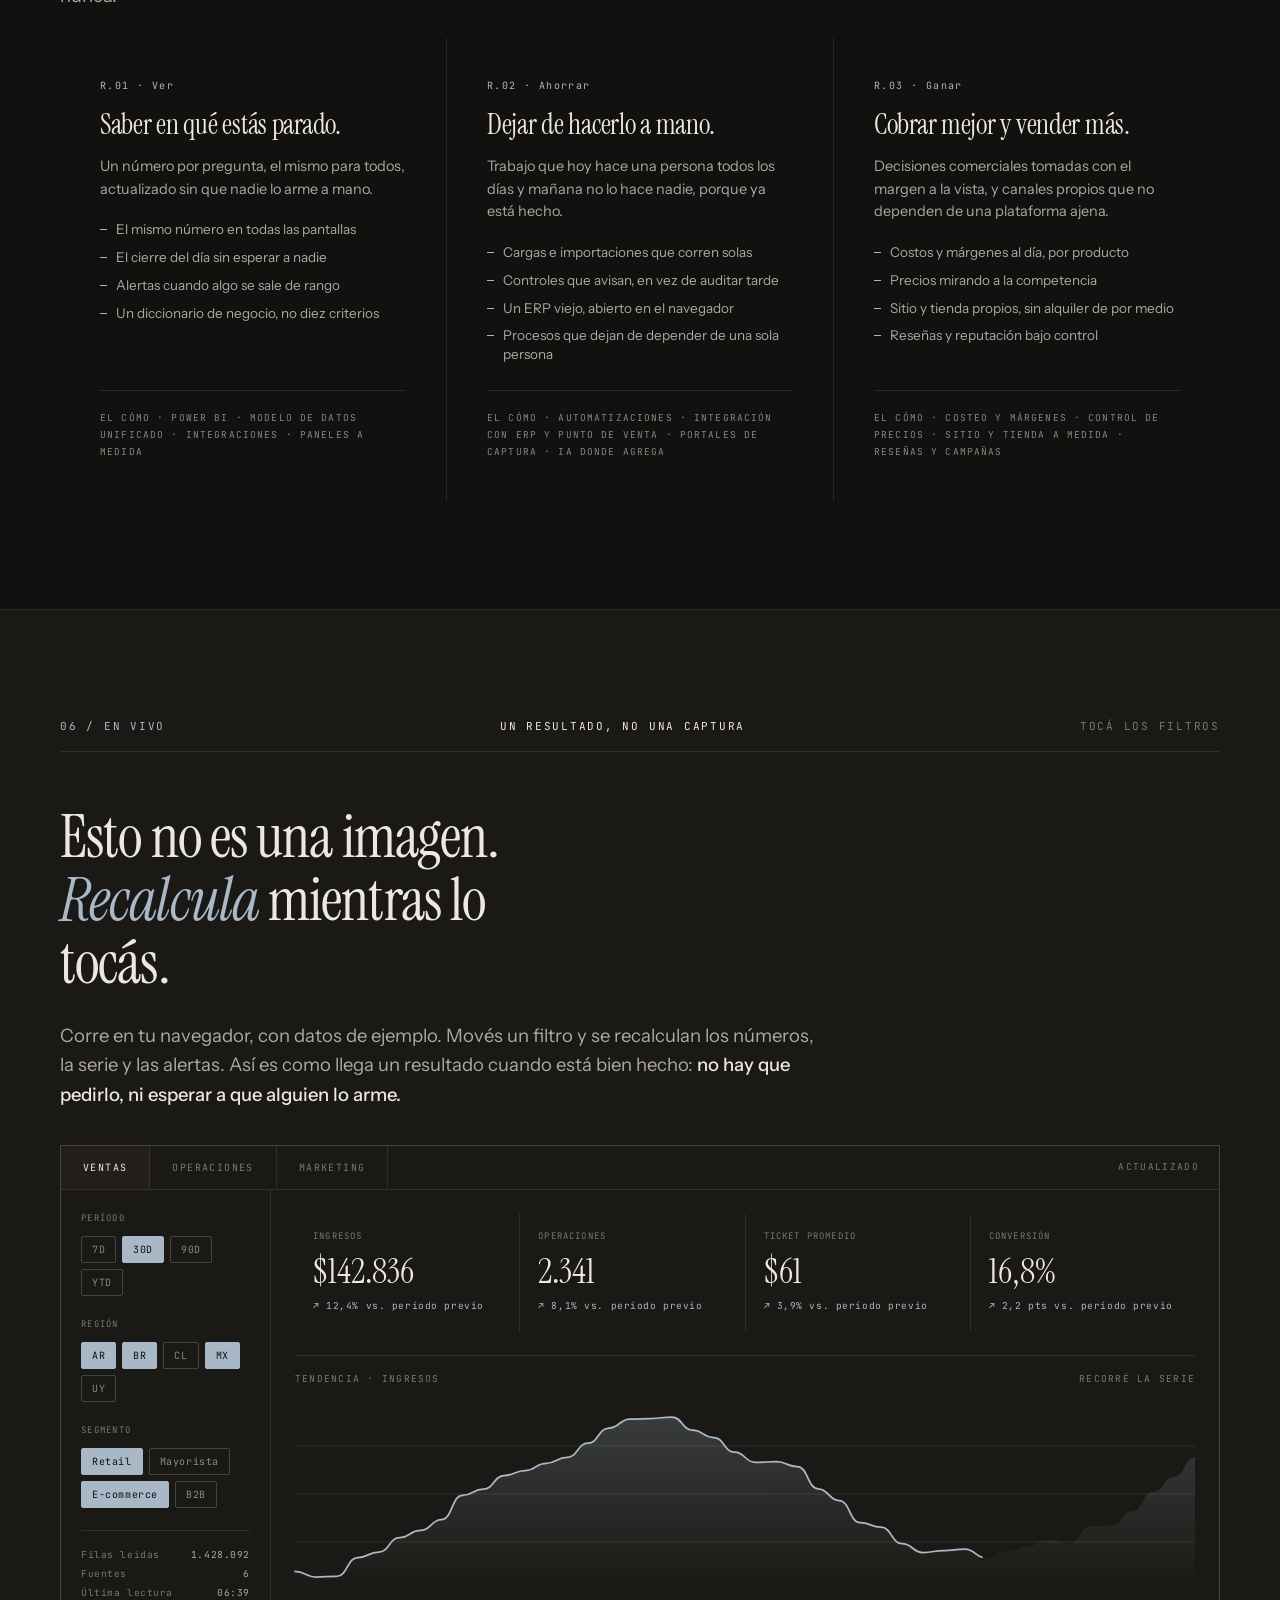
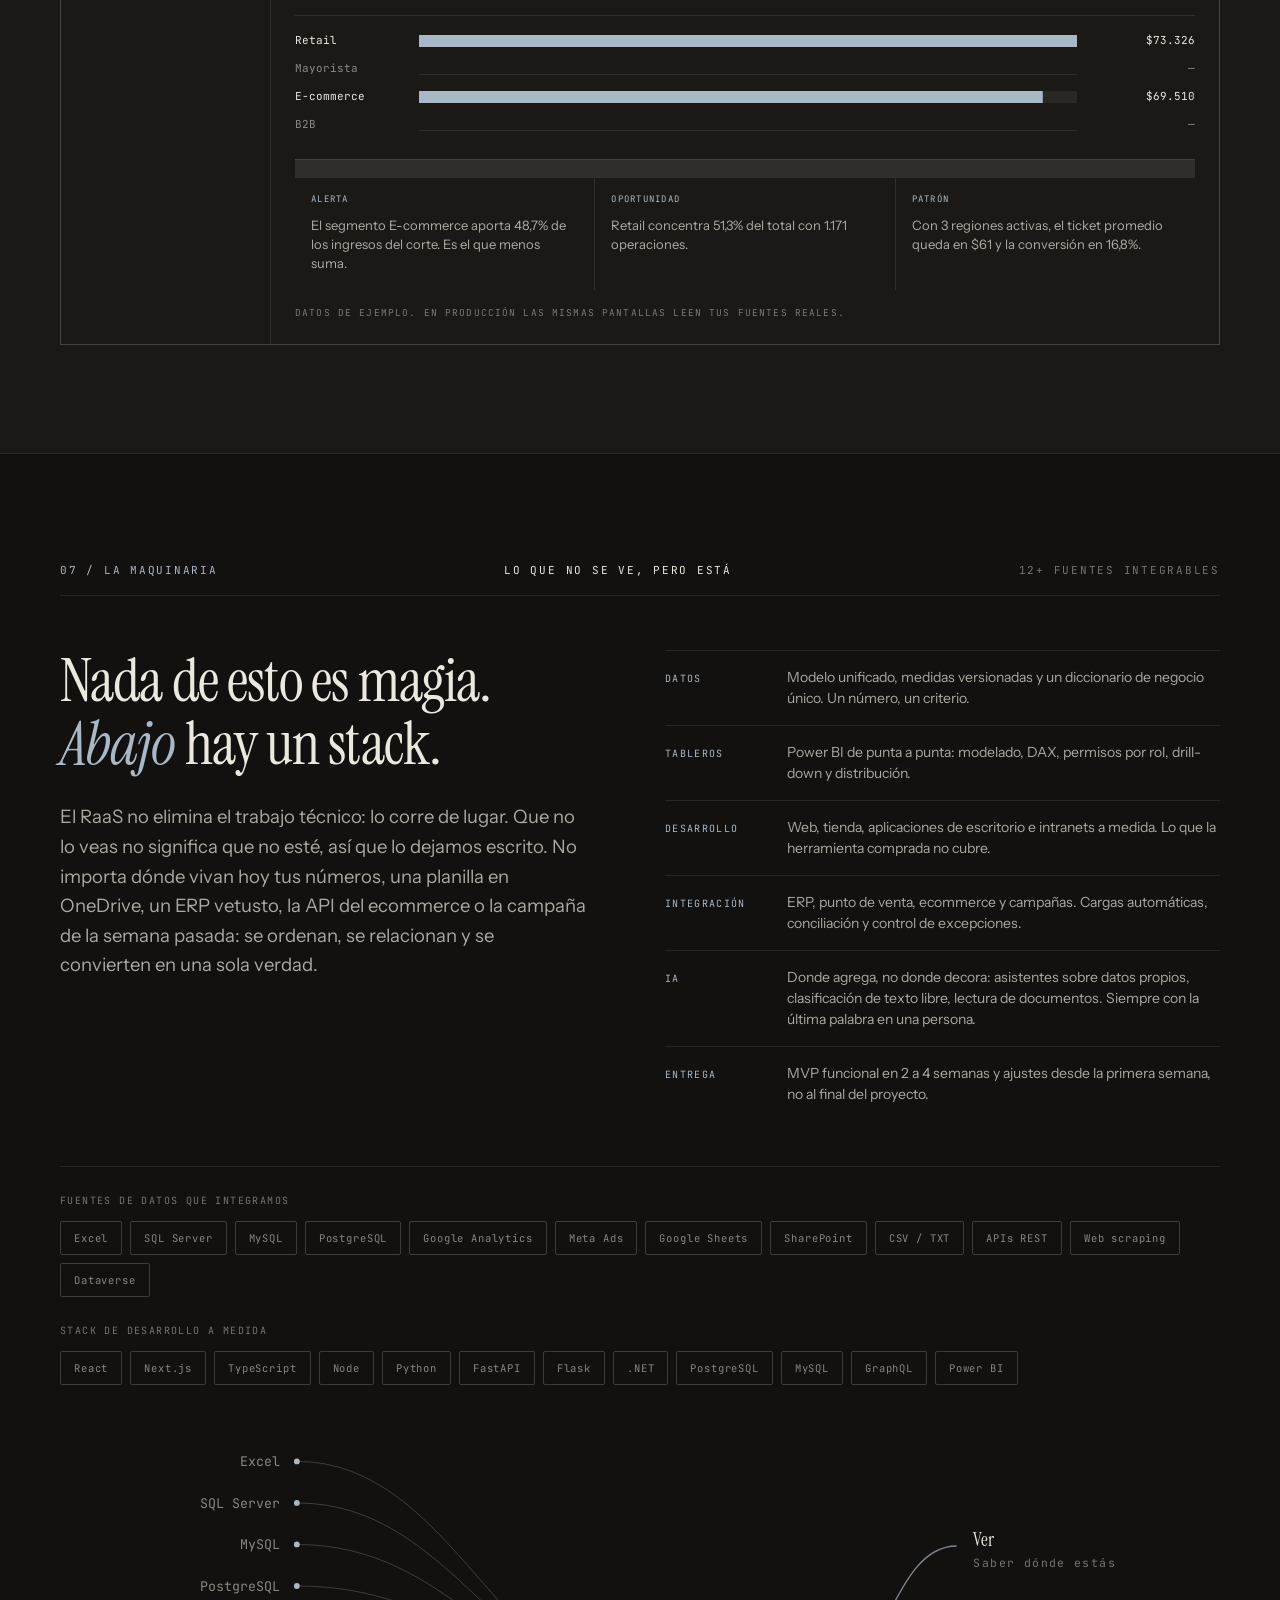
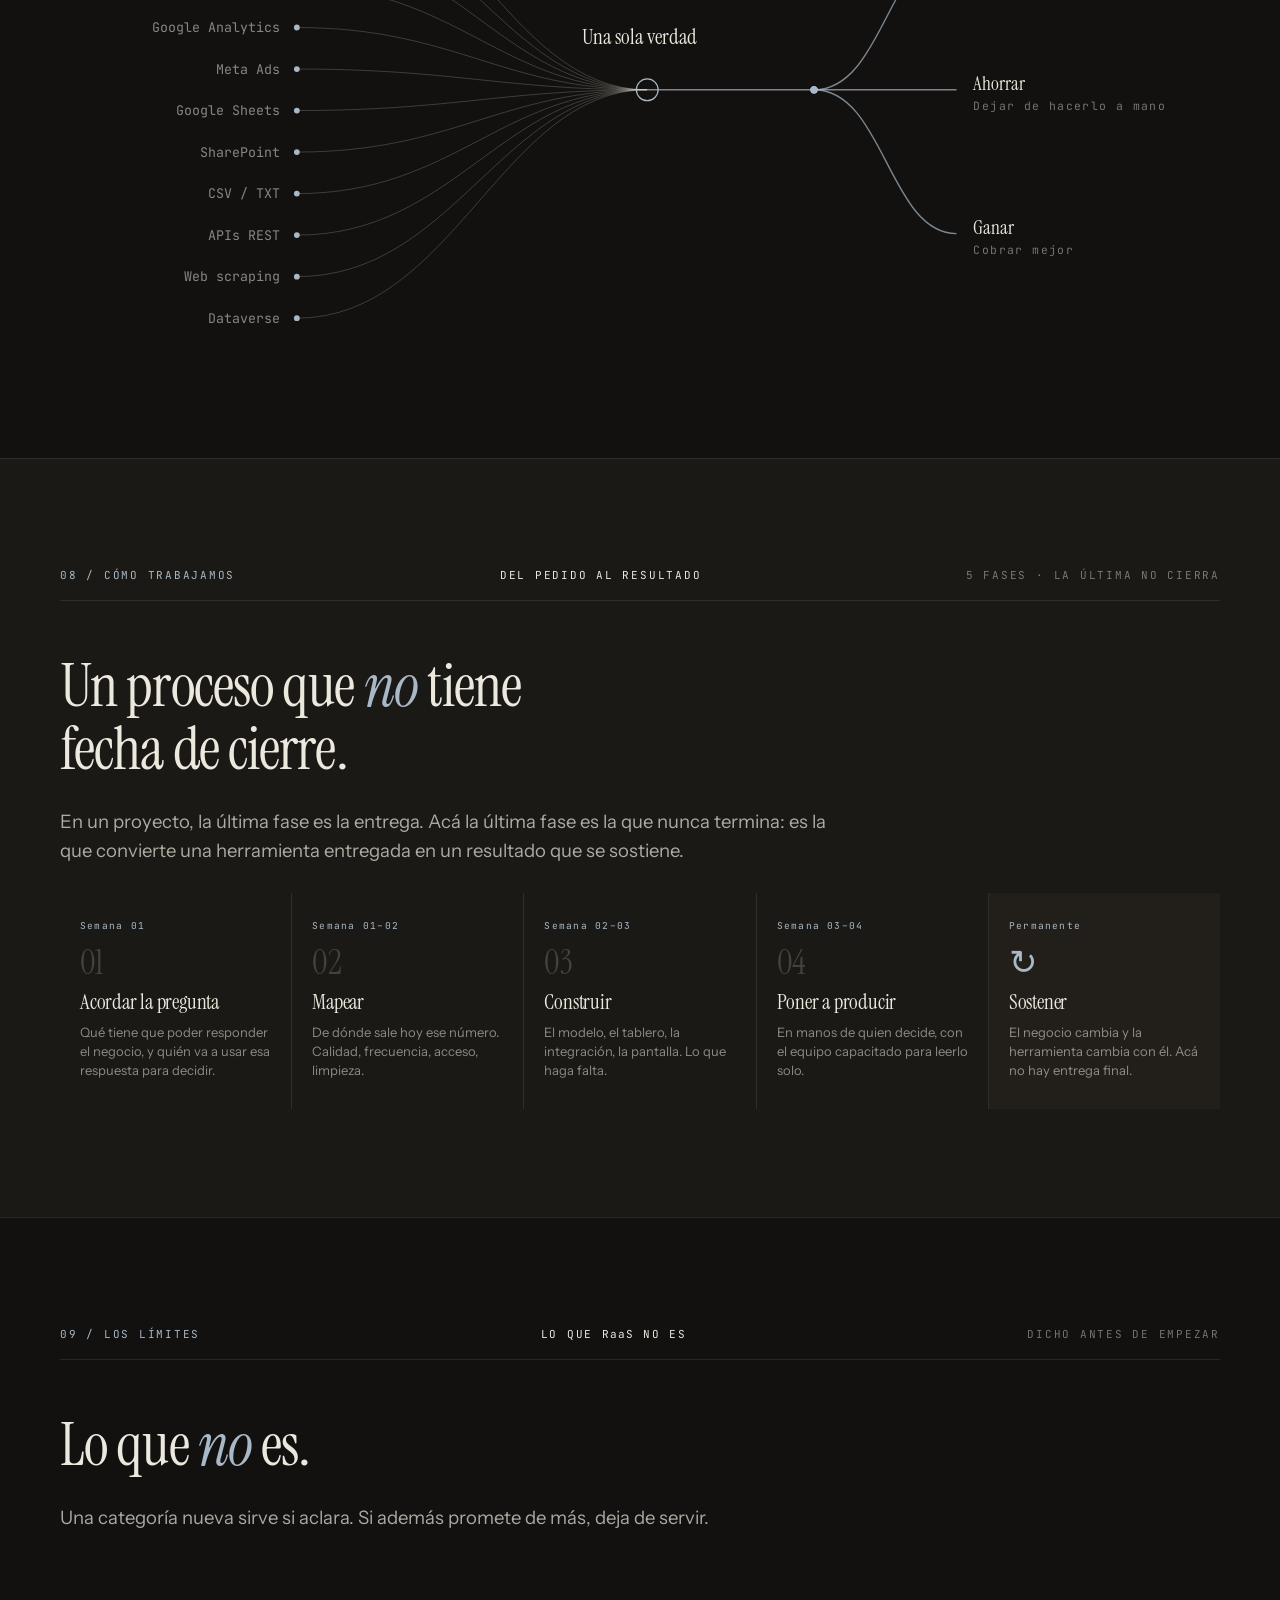
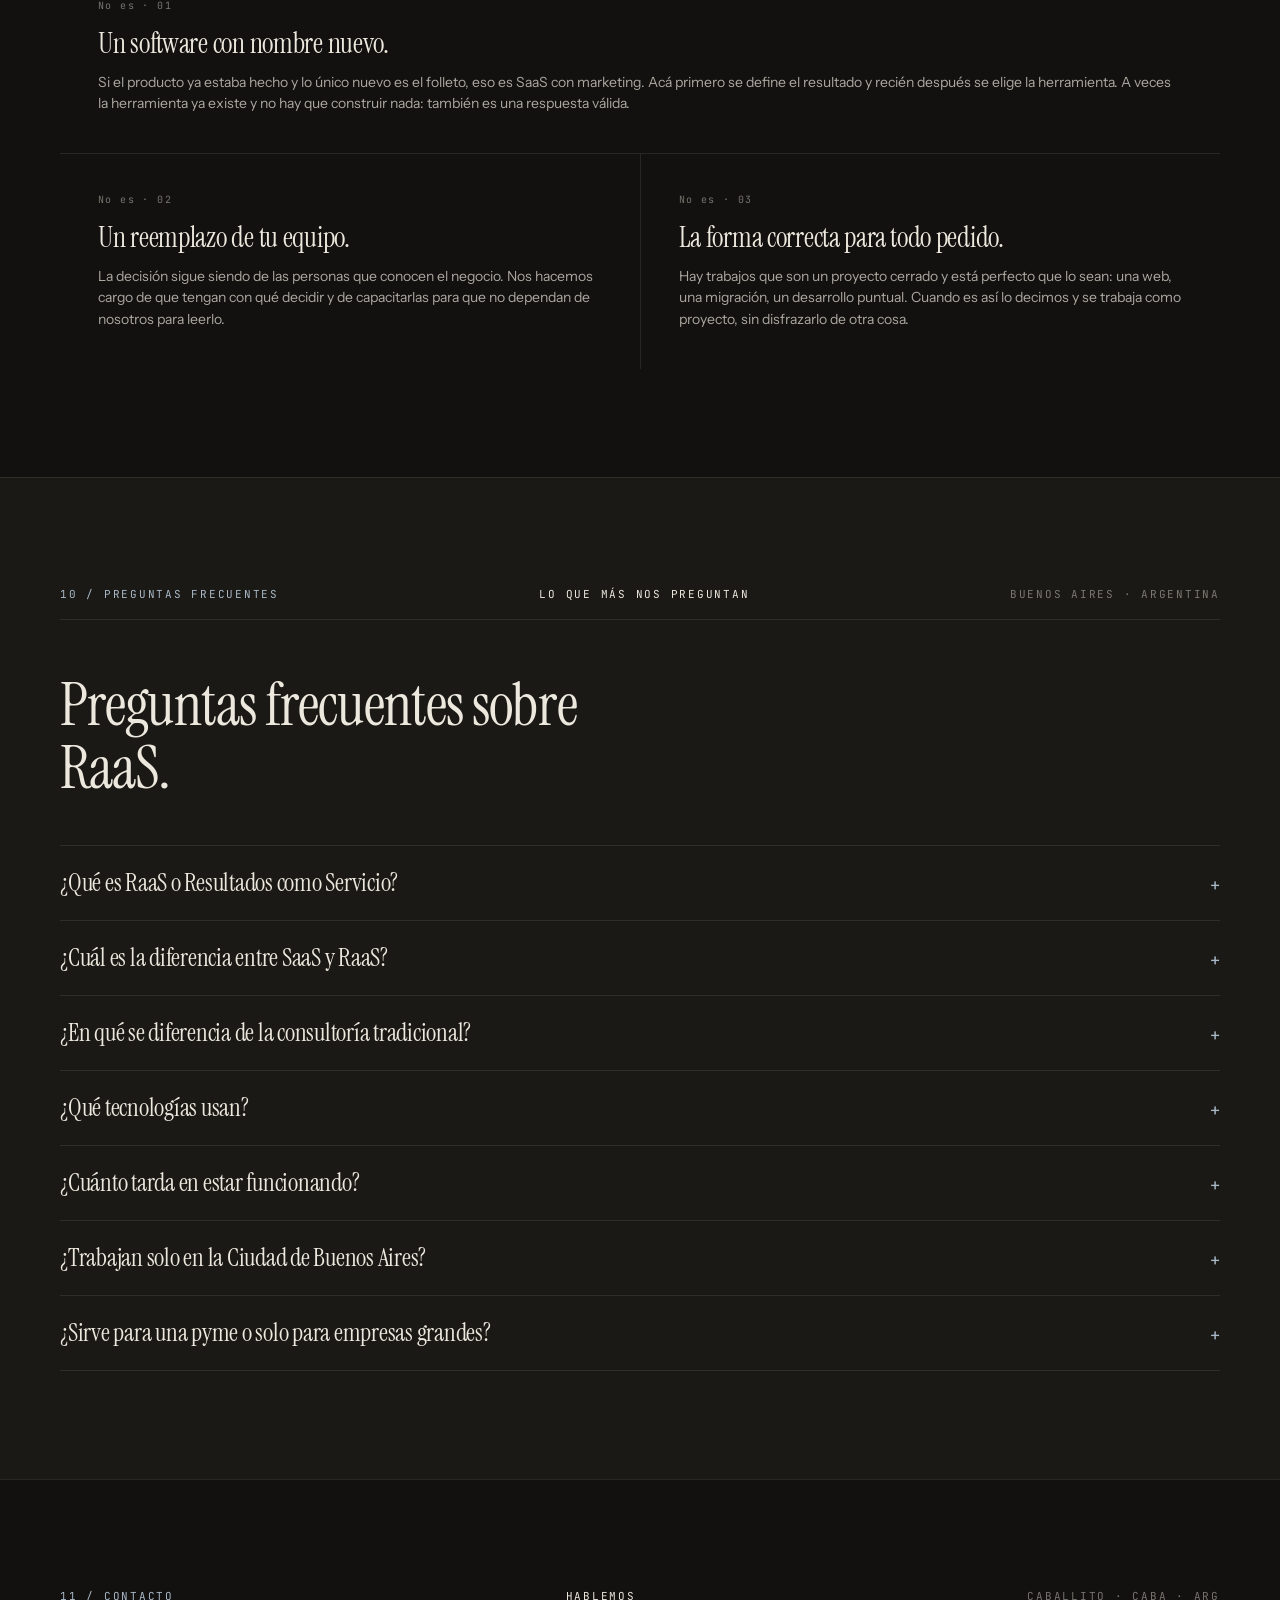
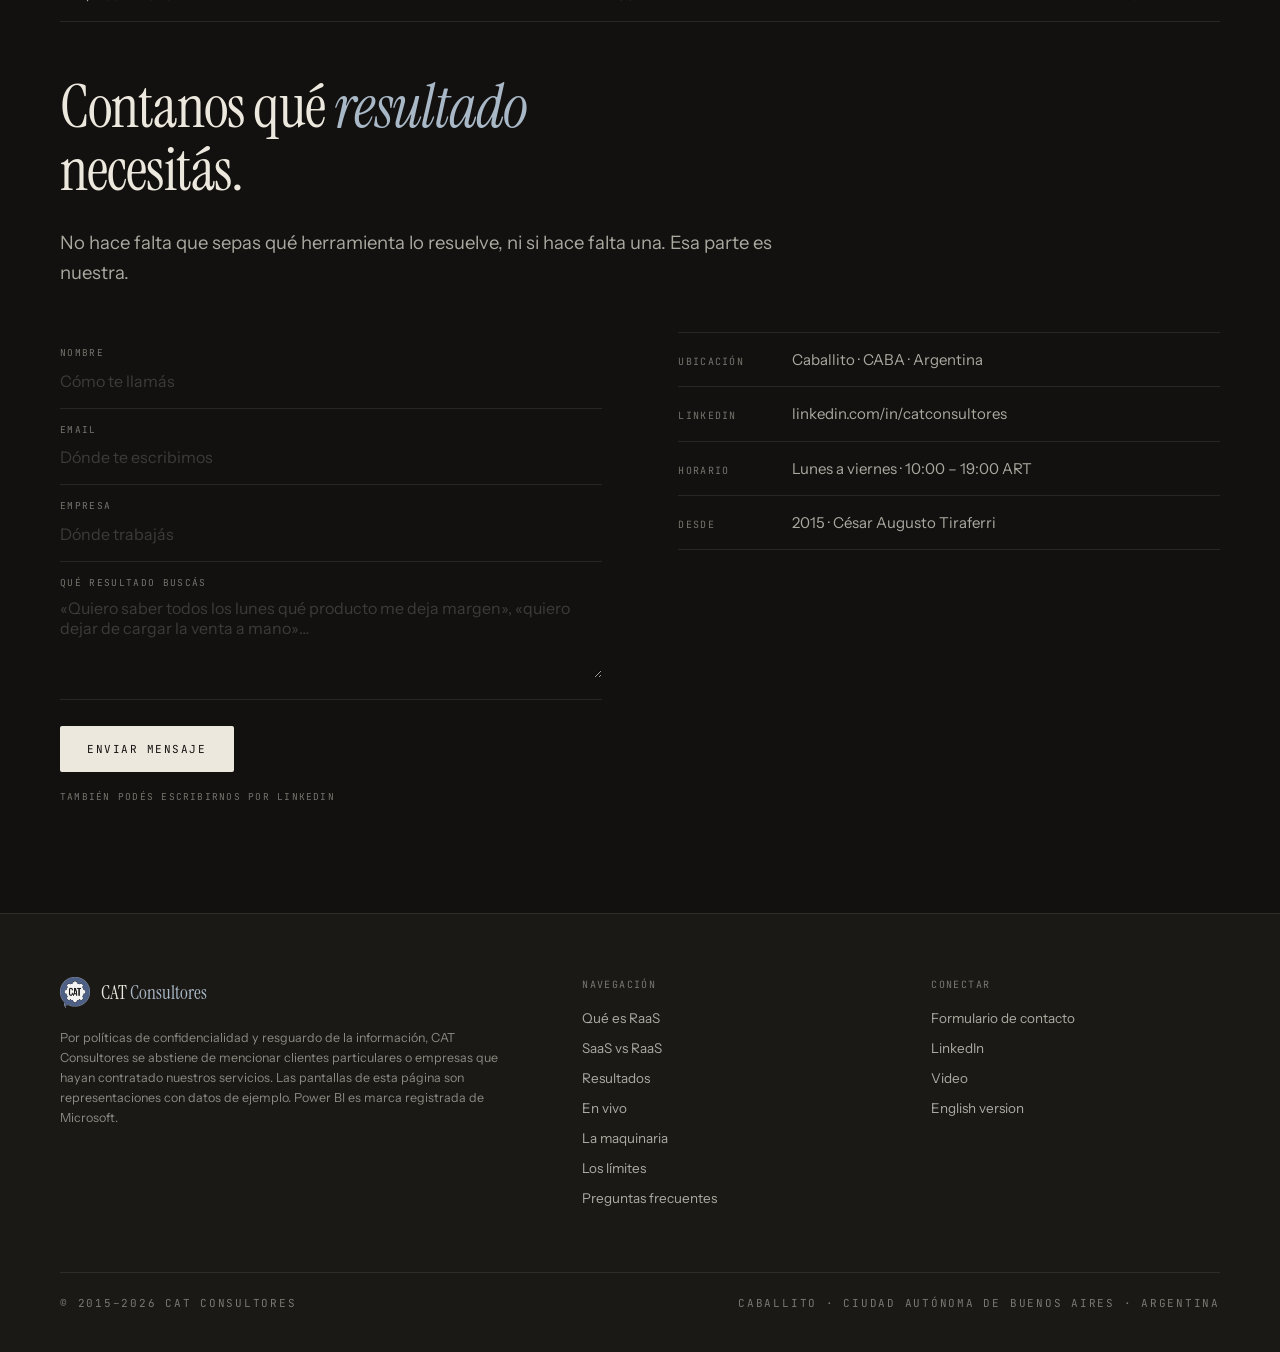
==== commit 0d04b0fd: "La v1 pasa a ser la home y optimizacion de SEO La maqueta RaaS reemplaza al sitio React en la raiz. " ====
--- a/index.html
+++ b/index.html
@@ -1,25 +1,1881 @@
 <!doctype html>
-<html lang="es">
+<html lang="es-AR">
 <head>
 <meta charset="utf-8" />
 <meta name="viewport" content="width=device-width, initial-scale=1" />
-<title>CAT Consultores · Power BI & Data Viz</title>
-<meta name="description" content="Consultoría en visualización de datos y Power BI. Convertimos tus fuentes dispersas en dashboards accionables." />
+<title>Resultados como Servicio (RaaS) · Power BI | CAT Consultores</title>
+<meta name="description" content="No te vendemos la herramienta: te entregamos el resultado. Resultados como Servicio (RaaS) en Buenos Aires: Power BI, dashboards e integraciones a medida." />
+<link rel="canonical" href="https://catconsultores.com.ar/" />
+<link rel="alternate" hreflang="es-AR" href="https://catconsultores.com.ar/" />
+<link rel="alternate" hreflang="en" href="https://catconsultores.com.ar/en/" />
+<link rel="alternate" hreflang="x-default" href="https://catconsultores.com.ar/" />
+<link rel="icon" type="image/png" href="assets/logo.png" />
+<meta name="author" content="CAT Consultores" />
+<meta name="geo.region" content="AR-C" />
+<meta name="geo.placename" content="Caballito, Ciudad Autónoma de Buenos Aires" />
+
+<meta property="og:type" content="website" />
+<meta property="og:locale" content="es_AR" />
+<meta property="og:locale:alternate" content="en_US" />
+<meta property="og:url" content="https://catconsultores.com.ar/" />
+<meta property="og:site_name" content="CAT Consultores" />
+<meta property="og:title" content="Resultados como Servicio (RaaS) · CAT Consultores" />
+<meta property="og:description" content="No te vendemos la herramienta: te entregamos el resultado. Power BI, dashboards, integraciones y desarrollo a medida en Buenos Aires." />
+<meta property="og:image" content="https://catconsultores.com.ar/assets/og-raas.png" />
+<meta property="og:image:width" content="1200" />
+<meta property="og:image:height" content="630" />
+<meta property="og:image:alt" content="CAT Consultores · Resultados como Servicio" />
+<meta name="twitter:card" content="summary_large_image" />
+<meta name="twitter:title" content="Resultados como Servicio (RaaS) · CAT Consultores" />
+<meta name="twitter:description" content="No te vendemos la herramienta: te entregamos el resultado. Power BI, dashboards e integraciones en Buenos Aires." />
+<meta name="twitter:image" content="https://catconsultores.com.ar/assets/og-raas.png" />
+
+<script type="application/ld+json">
+{
+  "@context": "https://schema.org",
+  "@graph": [
+    {
+      "@type": "ProfessionalService",
+      "@id": "https://catconsultores.com.ar/#negocio",
+      "name": "CAT Consultores",
+      "alternateName": "CAT Consultores · Resultados como Servicio",
+      "url": "https://catconsultores.com.ar/",
+      "logo": "https://catconsultores.com.ar/assets/logo.png",
+      "image": "https://catconsultores.com.ar/assets/og-raas.png",
+      "description": "Consultoría de datos y desarrollo a medida bajo el modelo Resultados como Servicio (RaaS). Power BI, dashboards, integraciones con ERP y punto de venta, y software a medida.",
+      "slogan": "No te vendemos la herramienta. Te entregamos el resultado.",
+      "foundingDate": "2015",
+      "founder": { "@type": "Person", "name": "César Augusto Tiraferri" },
+      "address": {
+        "@type": "PostalAddress",
+        "addressLocality": "Caballito",
+        "addressRegion": "Ciudad Autónoma de Buenos Aires",
+        "addressCountry": "AR"
+      },
+      "areaServed": [
+        { "@type": "City", "name": "Ciudad Autónoma de Buenos Aires" },
+        { "@type": "AdministrativeArea", "name": "Provincia de Buenos Aires" },
+        { "@type": "Country", "name": "Argentina" }
+      ],
+      "openingHoursSpecification": [{
+        "@type": "OpeningHoursSpecification",
+        "dayOfWeek": ["Monday","Tuesday","Wednesday","Thursday","Friday"],
+        "opens": "10:00",
+        "closes": "19:00"
+      }],
+      "sameAs": ["https://www.linkedin.com/in/catconsultores"],
+      "knowsLanguage": ["es-AR","en"],
+      "knowsAbout": [
+        "Resultados como Servicio",
+        "Results as a Service",
+        "RaaS",
+        "Power BI",
+        "Business Intelligence",
+        "Visualización de datos",
+        "Dashboards",
+        "Tableros de control",
+        "Integración de datos",
+        "Integración con ERP",
+        "Desarrollo de software a medida"
+      ],
+      "makesOffer": [{
+        "@type": "Offer",
+        "itemOffered": { "@id": "https://catconsultores.com.ar/#raas" }
+      }]
+    },
+    {
+      "@type": "Service",
+      "@id": "https://catconsultores.com.ar/#raas",
+      "name": "Resultados como Servicio (RaaS)",
+      "alternateName": "Results as a Service",
+      "serviceType": "Consultoría de datos y desarrollo a medida",
+      "provider": { "@id": "https://catconsultores.com.ar/#negocio" },
+      "description": "Modelo donde lo que se contrata no es una herramienta ni un proyecto con fecha de cierre, sino un resultado de negocio concreto y sostenido en el tiempo. Elegir la tecnología, armarla, operarla y mantenerla viva queda del lado del proveedor.",
+      "areaServed": [
+        { "@type": "City", "name": "Ciudad Autónoma de Buenos Aires" },
+        { "@type": "AdministrativeArea", "name": "Provincia de Buenos Aires" },
+        { "@type": "Country", "name": "Argentina" }
+      ],
+      "hasOfferCatalog": {
+        "@type": "OfferCatalog",
+        "name": "Resultados que entregamos",
+        "itemListElement": [
+          { "@type": "Offer", "itemOffered": { "@type": "Service", "name": "Ver: tableros y una sola verdad", "description": "Un número por pregunta, el mismo para todos, actualizado sin que nadie lo arme a mano. Power BI, modelo de datos unificado e integraciones." } },
+          { "@type": "Offer", "itemOffered": { "@type": "Service", "name": "Ahorrar: automatización de procesos", "description": "Cargas e importaciones que corren solas, controles que avisan e integración con ERP y punto de venta." } },
+          { "@type": "Offer", "itemOffered": { "@type": "Service", "name": "Ganar: costos, precios y canales propios", "description": "Costos y márgenes al día, control de precios y desarrollo de sitio y tienda a medida." } }
+        ]
+      }
+    },
+    {
+      "@type": "WebSite",
+      "@id": "https://catconsultores.com.ar/#sitio",
+      "url": "https://catconsultores.com.ar/",
+      "name": "CAT Consultores",
+      "inLanguage": "es-AR",
+      "publisher": { "@id": "https://catconsultores.com.ar/#negocio" }
+    }
+  ]
+}
+</script>
+
+<script type="application/ld+json">
+{
+  "@context": "https://schema.org",
+  "@type": "FAQPage",
+  "inLanguage": "es-AR",
+  "mainEntity": [
+    {
+      "@type": "Question",
+      "name": "¿Qué es RaaS o Resultados como Servicio?",
+      "acceptedAnswer": {
+        "@type": "Answer",
+        "text": "Resultados como Servicio (RaaS, del inglés Results as a Service) es un modelo donde lo que se contrata no es una herramienta ni un proyecto con fecha de cierre, sino un resultado de negocio concreto y sostenido en el tiempo. Elegir la tecnología, armarla, operarla y mantenerla viva queda del lado del proveedor. La sigla nació por analogía con SaaS, PaaS e IaaS."
+      }
+    },
+    {
+      "@type": "Question",
+      "name": "¿Cuál es la diferencia entre SaaS y RaaS?",
+      "acceptedAnswer": {
+        "@type": "Answer",
+        "text": "El SaaS te da acceso a un programa que ya existe: aprenderlo, configurarlo, cargarlo y sacarle provecho sigue siendo trabajo tuyo. El RaaS se hace cargo de esa cadena completa y lo que te entrega es el resultado. Dicho corto: SaaS te alquila el auto, RaaS te lleva a destino."
+      }
+    },
+    {
+      "@type": "Question",
+      "name": "¿En qué se diferencia el RaaS de la consultoría tradicional?",
+      "acceptedAnswer": {
+        "@type": "Answer",
+        "text": "La consultoría clásica vende horas y termina el día de la entrega. En el modelo de Resultados como Servicio no hay fecha de cierre, porque el trabajo es que el resultado se sostenga y se ajuste a medida que el negocio cambia."
+      }
+    },
+    {
+      "@type": "Question",
+      "name": "¿Qué tecnologías usan?",
+      "acceptedAnswer": {
+        "@type": "Answer",
+        "text": "Power BI para tableros, modelado de datos y medidas DAX; integraciones con ERP, punto de venta y ecommerce; y desarrollo a medida en React, Next.js, TypeScript, Node, Python, .NET, PostgreSQL y MySQL. Integramos más de doce fuentes de datos: Excel, SQL Server, Google Analytics, Meta Ads, SharePoint, Google Sheets y APIs REST."
+      }
+    },
+    {
+      "@type": "Question",
+      "name": "¿Cuánto tarda en estar funcionando?",
+      "acceptedAnswer": {
+        "@type": "Answer",
+        "text": "Entre dos y cuatro semanas al primer resultado en producción, con entregas funcionales desde la primera semana y no un único entregable al final del proyecto."
+      }
+    },
+    {
+      "@type": "Question",
+      "name": "¿Trabajan solo en la Ciudad de Buenos Aires?",
+      "acceptedAnswer": {
+        "@type": "Answer",
+        "text": "Estamos en Caballito, Ciudad Autónoma de Buenos Aires, y trabajamos con empresas de CABA, de la provincia de Buenos Aires y del resto de la Argentina. Buena parte del trabajo es remoto."
+      }
+    },
+    {
+      "@type": "Question",
+      "name": "¿Sirve para una pyme o solo para empresas grandes?",
+      "acceptedAnswer": {
+        "@type": "Answer",
+        "text": "Sirve para las dos. Algunas soluciones rinden más en una empresa única y otras en redes de sucursales o franquicias. Lo que define el encaje no es el tamaño sino que haya una pregunta de negocio concreta sin respuesta o un proceso manual que se repita todos los días."
+      }
+    }
+  ]
+}
+</script>
 <link rel="preconnect" href="https://fonts.googleapis.com" />
 <link rel="preconnect" href="https://fonts.gstatic.com" crossorigin />
 <link href="https://fonts.googleapis.com/css2?family=Instrument+Serif:ital@0;1&family=Instrument+Sans:wght@400;500;600&family=JetBrains+Mono:wght@400;500&display=swap" rel="stylesheet" />
-<link rel="stylesheet" href="styles-v2.css" />
+<style>
+:root{
+  --bg:#12110F; --bg-2:#1A1915; --bg-3:#221F1A; --bg-4:#2A2620;
+  --fg:#EDE8DE;
+  --dim:rgba(237,232,222,.70);
+  --mid:rgba(237,232,222,.54);
+  --faint:rgba(237,232,222,.46);
+  --ghost:rgba(237,232,222,.20);
+  --rule:rgba(237,232,222,.10);
+  --rule-2:rgba(237,232,222,.20);
+  --accent:#A9B8C7;
+  --accent-deep:#5E8EA8;
+  --ink:#12110F;
+  --pad:clamp(20px,5vw,60px);
+  --maxw:1280px;
+  --sans:"Instrument Sans","Inter",system-ui,-apple-system,"Segoe UI",sans-serif;
+  --serif:"Instrument Serif","Times New Roman",Georgia,serif;
+  --mono:"JetBrains Mono",ui-monospace,Menlo,Consolas,monospace;
+  --ease-out:cubic-bezier(.23,1,.32,1);
+  --ease-in-out:cubic-bezier(.77,0,.175,1);
+}
+*{box-sizing:border-box;margin:0;padding:0}
+html{scroll-behavior:smooth;scroll-padding-top:88px;-webkit-text-size-adjust:100%}
+body{
+  background:var(--bg); color:var(--fg); font-family:var(--sans);
+  font-size:16px; line-height:1.55; -webkit-font-smoothing:antialiased; overflow-x:hidden;
+}
+::selection{background:var(--accent);color:var(--ink)}
+a{color:inherit;text-decoration:none}
+:focus-visible{outline:2px solid var(--accent);outline-offset:3px}
+
+.mono{font-family:var(--mono);font-size:11px;letter-spacing:.16em;text-transform:uppercase}
+.kc{text-transform:none;letter-spacing:.1em}
+.wrap{max-width:var(--maxw);margin:0 auto;padding-inline:var(--pad)}
+.serif{font-family:var(--serif);font-weight:400;letter-spacing:-.015em;line-height:1.03}
+em{font-style:italic;color:var(--accent)}
+.num{font-variant-numeric:tabular-nums}
+
+/* ---------- topbar ---------- */
+#sentinel{position:absolute;top:0;left:0;width:1px;height:1px}
+.topbar{
+  position:fixed;top:0;left:0;right:0;z-index:60;
+  display:flex;align-items:center;gap:18px;padding:13px var(--pad);
+  background:rgba(18,17,15,.90);backdrop-filter:blur(14px);
+  border-bottom:1px solid transparent;transition:border-color .3s var(--ease-out);
+}
+.topbar.stuck{border-bottom-color:var(--rule)}
+.brand{display:flex;align-items:center;gap:11px;flex:0 0 auto}
+.brand img{width:30px;height:auto;display:block;opacity:.95}
+.brand .bn{font-family:var(--serif);font-size:19px;line-height:1;white-space:nowrap}
+.brand .bn span{color:var(--accent)}
+.navlinks{display:flex;gap:20px;margin-left:auto;align-items:center}
+.navlinks a{font-family:var(--mono);font-size:10px;letter-spacing:.14em;text-transform:uppercase;color:var(--dim);transition:color .2s var(--ease-out)}
+.navcta{
+  background:var(--fg);color:var(--ink)!important;padding:9px 15px;border-radius:2px;
+  transition:background .2s var(--ease-out),transform .2s var(--ease-out);
+}
+.burger{display:none;background:none;border:0;color:var(--fg);font-family:var(--mono);font-size:10px;letter-spacing:.14em;cursor:pointer;padding:8px 0}
+
+@media (hover:hover) and (pointer:fine){
+  .navlinks a:hover{color:var(--fg)}
+  .navcta:hover{background:var(--accent);transform:translateY(-1px)}
+}
+
+/* ---------- hero ---------- */
+.hero{padding:clamp(122px,17vh,190px) 0 clamp(60px,8vh,90px);position:relative;overflow:hidden}
+.hero::before{
+  content:"";position:absolute;inset:-18% -16% auto auto;width:82vw;height:82vw;max-width:1060px;max-height:1060px;
+  background:radial-gradient(circle closest-side,rgba(94,142,168,.15),rgba(94,142,168,.05) 55%,transparent 78%);pointer-events:none;
+}
+.hero .wrap{position:relative}
+.hero .eyebrow{color:var(--accent);margin-bottom:clamp(26px,5vh,46px)}
+.hero h1{font-size:clamp(42px,8.2vw,112px);max-width:15ch}
+.hero h1 .off{color:var(--faint)}
+/* el tachado se dibuja: representa el reencuadre, no es decoracion */
+.hero h1 .strike{position:relative;display:inline-block}
+.hero h1 .strike::after{
+  content:"";position:absolute;left:-.02em;right:-.02em;top:var(--strike-top,.6em);height:2px;background:var(--accent);
+  transform:scaleX(0);transform-origin:left;
+  transition:transform .62s var(--ease-out) .5s;
+}
+.hero h1.drawn .strike::after{transform:scaleX(1)}
+.hero h1 .reveal{display:inline-block;opacity:0;transform:translateY(14px);transition:opacity .6s var(--ease-out) 1s,transform .6s var(--ease-out) 1s}
+.hero h1.drawn .reveal{opacity:1;transform:none}
+.hero .sub{margin-top:clamp(26px,4vh,40px);max-width:60ch;font-size:clamp(15px,1.55vw,19px);line-height:1.6;color:var(--dim)}
+.hero .sub b{color:var(--fg);font-weight:500}
+.actions{display:flex;flex-wrap:wrap;gap:13px;margin-top:clamp(30px,4.5vh,44px)}
+.btn{
+  font-family:var(--mono);font-size:11px;letter-spacing:.14em;text-transform:uppercase;
+  padding:15px 26px;border-radius:2px;border:1px solid transparent;cursor:pointer;display:inline-block;
+  transition:transform .18s var(--ease-out),background .2s var(--ease-out),border-color .2s var(--ease-out);
+}
+.btn.solid{background:var(--fg);color:var(--ink)}
+.btn.ghost{border-color:var(--rule-2);color:var(--fg);background:none}
+.btn:active{transform:translateY(1px)}
+@media (hover:hover) and (pointer:fine){
+  .btn.solid:hover{background:var(--accent);transform:translateY(-2px)}
+  .btn.ghost:hover{border-color:var(--fg);transform:translateY(-2px)}
+}
+
+.vs{margin-top:clamp(46px,7vh,76px);border-top:1px solid var(--rule);max-width:880px}
+.vsrow{display:grid;grid-template-columns:78px 1fr;gap:clamp(14px,3vw,30px);padding:19px 0;border-bottom:1px solid var(--rule);align-items:baseline}
+.vsrow .k{font-family:var(--mono);font-size:12.5px;letter-spacing:.1em;color:var(--faint)}
+.vsrow.on .k{color:var(--accent)}
+.vsrow .v{font-size:clamp(15px,1.75vw,20px);color:var(--dim);font-family:var(--serif);letter-spacing:-.01em;line-height:1.3}
+.vsrow.on .v{color:var(--fg)}
+
+.stats{display:grid;grid-template-columns:repeat(4,1fr);gap:1px;margin-top:clamp(48px,7vh,80px);background:var(--rule)}
+.stat{background:var(--bg);padding:22px 20px 20px}
+.stat .n{font-family:var(--serif);font-size:clamp(30px,4.2vw,50px);line-height:1;display:block}
+.stat .l{margin-top:10px;color:var(--faint);display:block;font-size:10px}
+
+/* ---------- secciones ---------- */
+.sec{padding:clamp(84px,12vh,150px) 0;border-top:1px solid var(--rule)}
+.sec.alt{background:var(--bg-2)}
+.sechead{
+  display:flex;flex-wrap:wrap;gap:8px 28px;justify-content:space-between;align-items:baseline;
+  padding-bottom:16px;border-bottom:1px solid var(--rule);margin-bottom:clamp(40px,6vh,72px);
+}
+.sechead .ix{color:var(--accent)}
+.sechead .m{color:var(--faint)}
+h2{font-family:var(--serif);font-weight:400;font-size:clamp(30px,4.7vw,60px);line-height:1.05;letter-spacing:-.015em;max-width:19ch}
+h3{font-family:var(--serif);font-weight:400;font-size:clamp(20px,2.3vw,28px);line-height:1.15;letter-spacing:-.01em}
+.lede{font-size:clamp(15px,1.5vw,18.5px);line-height:1.6;color:var(--dim);max-width:64ch;margin-top:26px}
+.lede b{color:var(--fg);font-weight:500}
+
+/* ---------- 01 · antes / despues ---------- */
+.swap{margin-top:clamp(44px,6vh,76px);border-top:1px solid var(--rule)}
+.swaprow{
+  display:grid;grid-template-columns:1fr 46px 1.15fr;gap:clamp(12px,2.4vw,30px);align-items:center;
+  padding:clamp(20px,3.2vh,30px) 0;border-bottom:1px solid var(--rule);
+}
+.swaprow .old{
+  color:var(--mid);font-size:clamp(14px,1.5vw,17px);
+  text-decoration:line-through;text-decoration-thickness:1px;text-decoration-color:transparent;
+  transition:text-decoration-color .45s var(--ease-out) .12s;
+}
+.swaprow.in .old{text-decoration-color:rgba(237,232,222,.45)}
+.swaprow .ar{font-family:var(--mono);color:var(--accent);font-size:14px;text-align:center;opacity:0;transform:translateX(-8px);transition:opacity .4s var(--ease-out) .3s,transform .4s var(--ease-out) .3s}
+.swaprow.in .ar{opacity:1;transform:none}
+.swaprow .new{font-family:var(--serif);font-size:clamp(17px,2.05vw,26px);line-height:1.2;letter-spacing:-.01em;opacity:0;transform:translateY(10px);transition:opacity .55s var(--ease-out) .42s,transform .55s var(--ease-out) .42s}
+.swaprow.in .new{opacity:1;transform:none}
+
+/* ---------- 02 · escalera as-a-service ---------- */
+.defgrid{display:grid;grid-template-columns:1.3fr 1fr;gap:clamp(30px,6vw,84px);align-items:start}
+.defbox{border-left:2px solid var(--accent);padding:4px 0 4px clamp(20px,3vw,34px)}
+.defbox .term{font-family:var(--mono);font-size:11px;letter-spacing:.16em;text-transform:uppercase;color:var(--accent);margin-bottom:16px;display:block}
+.defbox .body{font-family:var(--serif);font-size:clamp(21px,2.75vw,34px);line-height:1.22;letter-spacing:-.012em}
+.defnote{margin-top:24px;font-size:13.5px;line-height:1.6;color:var(--mid);max-width:52ch}
+
+.ladder{border-top:1px solid var(--rule)}
+.rung{
+  display:block;width:100%;text-align:left;background:none;border:0;cursor:pointer;
+  border-bottom:1px solid var(--rule);padding:16px 0 14px;color:inherit;font:inherit;
+}
+.rung .top{display:grid;grid-template-columns:66px 1fr;gap:16px;align-items:baseline}
+.rung .k{font-family:var(--mono);font-size:12px;letter-spacing:.08em;color:var(--faint);transition:color .2s var(--ease-out)}
+.rung .v{font-size:14.5px;color:var(--mid);line-height:1.45;transition:color .2s var(--ease-out)}
+.rung[aria-pressed="true"] .k{color:var(--accent)}
+.rung[aria-pressed="true"] .v{color:var(--fg)}
+.rung .meter{display:block;margin:12px 0 0 82px;height:3px;background:var(--rule);position:relative;overflow:hidden}
+.rung .meter i{
+  position:absolute;inset:0;background:var(--accent);transform:scaleX(var(--f,0));transform-origin:left;
+  transition:transform .42s var(--ease-out);
+}
+.rung .cap{
+  display:block;margin:9px 0 0 82px;font-family:var(--mono);font-size:9.5px;letter-spacing:.12em;
+  text-transform:uppercase;color:var(--faint);transition:color .2s var(--ease-out);
+}
+.rung[aria-pressed="true"] .cap{color:var(--accent)}
+@media (hover:hover) and (pointer:fine){ .rung:hover .v{color:var(--fg)} }
+
+.analogy{margin-top:clamp(48px,7vh,86px);background:var(--bg-3);padding:clamp(28px,5vw,56px);border-left:2px solid var(--accent)}
+.analogy p{font-family:var(--serif);font-size:clamp(21px,3vw,40px);line-height:1.2;letter-spacing:-.015em;max-width:26ch}
+.analogy .cap{font-family:var(--mono);font-size:10.5px;letter-spacing:.16em;text-transform:uppercase;color:var(--faint);margin-top:22px}
+
+/* ---------- 03 · linea de responsabilidad ---------- */
+.tabs{display:flex;flex-wrap:wrap;gap:8px;margin:clamp(30px,5vh,50px) 0 clamp(22px,3.4vh,34px)}
+.tab{
+  font-family:var(--mono);font-size:10.5px;letter-spacing:.14em;text-transform:uppercase;
+  padding:11px 18px;border:1px solid var(--rule-2);background:none;color:var(--dim);cursor:pointer;border-radius:2px;
+  transition:background .2s var(--ease-out),color .2s var(--ease-out),border-color .2s var(--ease-out);
+}
+.tab[aria-selected="true"]{background:var(--fg);color:var(--ink);border-color:var(--fg)}
+@media (hover:hover) and (pointer:fine){ .tab:hover{color:var(--fg);border-color:var(--ghost)} }
+.chaintrack{display:grid;grid-template-columns:repeat(6,1fr);gap:1px;background:var(--rule)}
+.node{background:var(--bg-2);padding:20px 16px 22px;min-height:154px;transition:background .4s var(--ease-out)}
+.node .nn{font-family:var(--mono);font-size:10px;letter-spacing:.12em;color:var(--faint);transition:color .4s var(--ease-out)}
+.node .nt{font-family:var(--serif);font-size:clamp(15px,1.5vw,19px);line-height:1.15;margin:10px 0 9px;color:var(--mid);transition:color .4s var(--ease-out)}
+.node .nb{font-size:12.5px;line-height:1.42;color:var(--mid);transition:color .4s var(--ease-out)}
+.node.covered{background:var(--bg-3)}
+.node.covered .nn{color:var(--accent)}
+.node.covered .nt{color:var(--fg)}
+.owner{display:grid;grid-template-columns:repeat(6,1fr);gap:1px;margin-top:1px;background:var(--rule)}
+.owner span{
+  position:relative;background:var(--bg-2);padding:9px 16px;overflow:hidden;
+  font-family:var(--mono);font-size:9px;letter-spacing:.12em;text-transform:uppercase;color:var(--faint);
+}
+/* la banda barre de izquierda a derecha: la responsabilidad avanza sobre la cadena */
+.owner span::before{
+  content:"";position:absolute;inset:0;background:var(--accent);
+  transform:scaleX(0);transform-origin:left;
+  transition:transform .3s var(--ease-out) var(--d,0ms);
+}
+.owner span b{position:relative;z-index:1;font-weight:400;transition:color .3s var(--ease-out) var(--d,0ms)}
+.owner span.prov::before{transform:scaleX(1)}
+.owner span.prov b{color:var(--ink)}
+
+.chaincap{margin-top:clamp(24px,3.5vh,34px);display:grid;grid-template-columns:auto 1fr;gap:clamp(16px,3vw,32px);align-items:start;border-top:1px solid var(--rule);padding-top:22px}
+.chaincap .tagn{font-family:var(--mono);font-size:11px;letter-spacing:.11em;color:var(--accent);white-space:nowrap}
+.chaincap p{font-size:clamp(14.5px,1.6vw,18px);line-height:1.55;color:var(--dim);max-width:72ch;min-height:3.2em}
+.tally{
+  margin-top:clamp(22px,3vh,32px);display:flex;flex-wrap:wrap;align-items:baseline;gap:10px 16px;
+  border-left:2px solid var(--accent);padding-left:clamp(16px,2.4vw,26px);
+}
+.tally .big{font-family:var(--serif);font-size:clamp(30px,4vw,52px);line-height:1}
+.tally .txt{font-size:clamp(14px,1.5vw,17px);color:var(--dim)}
+.decision{margin-top:clamp(28px,4vh,44px);border:1px dashed var(--rule-2);padding:clamp(18px,3vw,26px);display:flex;flex-wrap:wrap;gap:10px 28px;align-items:baseline;justify-content:space-between}
+.decision .d1{font-family:var(--serif);font-size:clamp(17px,2vw,23px)}
+.decision .d2{font-size:13.5px;color:var(--mid);max-width:58ch;line-height:1.5}
+
+/* ---------- 04 · comparativa ---------- */
+.cmp{width:100%;border-collapse:collapse;margin-top:clamp(12px,2vh,22px)}
+.cmp th,.cmp td{text-align:left;vertical-align:top;padding:17px 18px;border-bottom:1px solid var(--rule)}
+.cmp thead th{border-bottom:1px solid var(--rule-2);padding-bottom:14px}
+.cmp .rowk{font-family:var(--mono);font-size:10px;letter-spacing:.13em;text-transform:uppercase;color:var(--faint);width:18%;white-space:nowrap;font-weight:400}
+.cmp th.h{font-family:var(--serif);font-weight:400;font-size:clamp(17px,2vw,24px);letter-spacing:-.01em;color:var(--mid)}
+.cmp th.h small{display:block;font-family:var(--mono);font-size:9.5px;letter-spacing:.14em;text-transform:uppercase;color:var(--faint);margin-top:7px}
+.cmp td{font-size:14.5px;line-height:1.45;color:var(--mid)}
+.cmp .raas{background:var(--bg-3)}
+.cmp th.h.raas{color:var(--fg)}
+.cmp th.h.raas small{color:var(--accent)}
+.cmp td.raas{color:var(--fg)}
+
+/* ---------- 05 · resultados ---------- */
+.rescards{display:grid;grid-template-columns:repeat(3,1fr);gap:1px;background:var(--rule);margin-top:clamp(20px,3vh,30px)}
+.rescard{background:var(--bg);padding:clamp(26px,3.4vw,40px);display:flex;flex-direction:column;transition:background .3s var(--ease-out)}
+.rescard .rn{font-family:var(--mono);font-size:10px;letter-spacing:.14em;color:var(--accent)}
+.rescard h3{margin:16px 0 14px}
+.rescard p{color:var(--dim);font-size:14.5px;line-height:1.55}
+.rescard ul{list-style:none;margin:20px 0 26px;display:flex;flex-direction:column;gap:9px}
+.rescard li{font-size:13.5px;color:var(--dim);padding-left:16px;position:relative;line-height:1.4}
+.rescard li::before{content:"";position:absolute;left:0;top:9px;width:7px;height:1px;background:var(--accent)}
+.rescard .how{margin-top:auto;padding-top:18px;border-top:1px solid var(--rule);font-family:var(--mono);font-size:9.5px;letter-spacing:.12em;text-transform:uppercase;color:var(--mid);line-height:1.8}
+@media (hover:hover) and (pointer:fine){ .rescard:hover{background:var(--bg-2)} }
+
+/* ---------- 06 · tablero en vivo ---------- */
+.board{margin-top:clamp(28px,4vh,44px);border:1px solid var(--rule-2);background:var(--bg-2)}
+.boardbar{display:flex;flex-wrap:wrap;align-items:center;border-bottom:1px solid var(--rule)}
+.boardbar .bt{
+  font-family:var(--mono);font-size:10px;letter-spacing:.14em;text-transform:uppercase;
+  padding:15px 22px;background:none;border:0;border-right:1px solid var(--rule);color:var(--faint);cursor:pointer;
+  transition:color .2s var(--ease-out),background .2s var(--ease-out);
+}
+.boardbar .bt[aria-selected="true"]{color:var(--fg);background:var(--bg-3)}
+.boardbar .state{
+  margin-left:auto;padding:0 20px;font-family:var(--mono);font-size:9.5px;letter-spacing:.14em;text-transform:uppercase;
+  color:var(--faint);transition:color .2s var(--ease-out)
+}
+.boardbar .state.busy{color:var(--accent)}
+@media (hover:hover) and (pointer:fine){ .boardbar .bt:hover{color:var(--dim)} }
+
+.boardbody{display:grid;grid-template-columns:210px 1fr}
+.filters{border-right:1px solid var(--rule);padding:22px 20px 26px}
+.flab{font-family:var(--mono);font-size:9px;letter-spacing:.14em;text-transform:uppercase;color:var(--faint);margin:0 0 10px}
+.fgroup{display:flex;flex-wrap:wrap;gap:6px;margin-bottom:22px}
+.chipf{
+  font-family:var(--mono);font-size:10px;letter-spacing:.06em;padding:6px 10px;border:1px solid var(--rule-2);
+  background:none;color:var(--mid);cursor:pointer;border-radius:2px;
+  transition:background .18s var(--ease-out),color .18s var(--ease-out),border-color .18s var(--ease-out),transform .18s var(--ease-out);
+}
+.chipf[aria-pressed="true"]{background:var(--accent);color:var(--ink);border-color:var(--accent)}
+.chipf:active{transform:scale(.96)}
+@media (hover:hover) and (pointer:fine){ .chipf:hover{border-color:var(--ghost);color:var(--fg)} .chipf[aria-pressed="true"]:hover{color:var(--ink)} }
+.meta{border-top:1px solid var(--rule);padding-top:14px;font-family:var(--mono);font-size:9.5px;letter-spacing:.06em;color:var(--faint);line-height:2}
+.meta div{display:flex;justify-content:space-between;gap:10px}
+.meta b{font-weight:400;color:var(--dim)}
+
+.canvas{padding:24px}
+.kpis{display:grid;grid-template-columns:repeat(4,1fr);gap:1px;background:var(--rule);margin-bottom:24px}
+.kpi{background:var(--bg-2);padding:16px 18px 18px}
+.kpi .kl{font-family:var(--mono);font-size:9px;letter-spacing:.13em;text-transform:uppercase;color:var(--faint)}
+.kpi .kv{font-family:var(--serif);font-size:clamp(24px,2.7vw,36px);line-height:1.05;margin-top:10px}
+.kpi .kd{font-family:var(--mono);font-size:9.5px;letter-spacing:.06em;color:var(--accent);margin-top:8px}
+.kpi .kd.down{color:#C08A7E}
+
+.chartwrap{position:relative;border-top:1px solid var(--rule);padding-top:16px}
+.charthead{display:flex;justify-content:space-between;align-items:baseline;font-family:var(--mono);font-size:9.5px;letter-spacing:.13em;text-transform:uppercase;color:var(--faint);margin-bottom:12px}
+.chartbox{position:relative;height:190px;touch-action:pan-y}
+.chartbox svg{display:block;width:100%;height:100%;overflow:visible}
+.gridline{stroke:var(--rule);stroke-width:1;vector-effect:non-scaling-stroke}
+.serie{fill:none;stroke:var(--accent);stroke-width:1.75;vector-effect:non-scaling-stroke;stroke-linejoin:round;stroke-linecap:round}
+.area{fill:url(#ag);opacity:0;transition:opacity .5s var(--ease-out)}
+.area.on{opacity:1}
+.guide{position:absolute;top:0;bottom:0;width:1px;background:var(--ghost);left:0;opacity:0;pointer-events:none;transition:opacity .15s var(--ease-out)}
+.guide.on{opacity:1}
+.readout{
+  position:absolute;top:-4px;left:0;transform:translate(-50%,-100%);pointer-events:none;opacity:0;
+  background:var(--bg-4);border:1px solid var(--rule-2);padding:7px 10px;white-space:nowrap;
+  font-family:var(--mono);font-size:10px;letter-spacing:.04em;color:var(--fg);
+  transition:opacity .15s var(--ease-out);
+}
+.readout.on{opacity:1}
+.dotm{fill:var(--accent);opacity:0;transition:opacity .15s var(--ease-out)}
+.dotm.on{opacity:1}
+
+.bars{margin-top:26px;border-top:1px solid var(--rule);padding-top:16px}
+.barrow{display:grid;grid-template-columns:110px 1fr 104px;gap:14px;align-items:center;font-family:var(--mono);font-size:11px;color:var(--mid);margin-bottom:11px;transition:color .2s var(--ease-out)}
+.barrow.on{color:var(--fg)}
+.bartrack{height:12px;background:rgba(237,232,222,.07);position:relative;overflow:hidden}
+.barrow:not(.on) .bartrack{background:none;box-shadow:inset 0 -1px 0 var(--rule)}
+.bartrack i{position:absolute;inset:0;background:var(--accent);transform:scaleX(var(--f,0));transform-origin:left;transition:transform .45s var(--ease-out)}
+.barrow:not(.on) .bartrack i{background:var(--ghost)}
+.barval{text-align:right}
+
+.insights{margin-top:26px;border-top:1px solid var(--rule);padding-top:18px;display:grid;grid-template-columns:repeat(3,1fr);gap:1px;background:var(--rule)}
+.ins{background:var(--bg-2);padding:15px 16px 17px}
+.ins .it{font-family:var(--mono);font-size:9px;letter-spacing:.14em;text-transform:uppercase;color:var(--accent)}
+.ins .ib{font-size:13px;line-height:1.45;color:var(--dim);margin-top:9px}
+.boardnote{margin-top:16px;font-family:var(--mono);font-size:9.5px;letter-spacing:.12em;text-transform:uppercase;color:var(--faint)}
+
+/* ---------- 07 · la maquinaria ---------- */
+.machine{display:grid;grid-template-columns:1fr 1.05fr;gap:clamp(34px,6vw,80px);align-items:start}
+.stackrow{border-top:1px solid var(--rule);padding:16px 0;display:grid;grid-template-columns:104px 1fr;gap:18px;align-items:baseline}
+.stackrow .k{font-family:var(--mono);font-size:10px;letter-spacing:.13em;text-transform:uppercase;color:var(--accent)}
+.stackrow .v{font-size:14px;color:var(--dim);line-height:1.5}
+
+.pipe{margin-top:clamp(34px,5vh,60px);width:100%}
+.pipe svg{display:block;width:100%;height:auto}
+.pl{fill:none;stroke:var(--rule-2);stroke-width:1;vector-effect:non-scaling-stroke;transition:stroke .25s var(--ease-out),opacity .25s var(--ease-out)}
+.pipe[data-hi] .pl{opacity:.16}
+.pipe[data-hi] .pl.hi{opacity:1;stroke:var(--accent)}
+.slab{font-family:var(--mono);font-size:11px;fill:var(--mid);transition:fill .2s var(--ease-out)}
+.shit{cursor:pointer}
+.shit:hover .slab,.shit:focus-visible .slab{fill:var(--fg)}
+.trunk{stroke:var(--accent);stroke-width:1.4;opacity:.7}
+.hubring{fill:none;stroke:var(--accent);stroke-width:1}
+.hublab{font-family:var(--serif);font-size:17px;fill:var(--fg)}
+.outlab{font-family:var(--serif);font-size:16px;fill:var(--fg)}
+.outsub{font-family:var(--mono);font-size:9.5px;fill:var(--faint);letter-spacing:.12em}
+.dot{fill:var(--accent);animation:flow 3.4s linear infinite;offset-rotate:0deg}
+.pipe:not(.run) .dot{animation-play-state:paused}
+@keyframes flow{ from{offset-distance:0%;opacity:0} 12%{opacity:1} 88%{opacity:1} to{offset-distance:100%;opacity:0} }
+
+/* ---------- 08 · proceso ---------- */
+.steps{display:grid;grid-template-columns:repeat(5,1fr);gap:1px;background:var(--rule);margin-top:clamp(20px,3vh,30px)}
+.step{background:var(--bg-2);padding:26px 20px 30px}
+.step .w{font-family:var(--mono);font-size:9.5px;letter-spacing:.13em;color:var(--accent)}
+.step .n{font-family:var(--serif);font-size:34px;line-height:1;color:var(--ghost);margin:12px 0 10px}
+.step h3{font-size:clamp(17px,1.8vw,21px);margin-bottom:9px}
+.step p{font-size:13px;line-height:1.45;color:var(--mid)}
+.step.loop{background:var(--bg-3)}
+.step.loop .n{color:var(--accent)}
+.step .spin{display:inline-block;animation:spin 9s linear infinite}
+@keyframes spin{to{transform:rotate(360deg)}}
+
+/* ---------- 09 · limites ---------- */
+.nots{display:grid;grid-template-columns:repeat(2,1fr);gap:1px;background:var(--rule);margin-top:clamp(20px,3vh,30px)}
+.nots .not:first-child{grid-column:1 / -1}
+.not{background:var(--bg);padding:clamp(24px,3.2vw,38px)}
+.not .x{font-family:var(--mono);font-size:10px;letter-spacing:.14em;color:var(--faint)}
+.not h3{margin:14px 0 12px}
+.not p{font-size:14px;line-height:1.55;color:var(--dim)}
+
+/* ---------- 10 · contacto ---------- */
+.contact{display:grid;grid-template-columns:1fr 1fr;gap:clamp(34px,6vw,80px);align-items:start}
+.field{border-bottom:1px solid var(--rule);padding:14px 0;display:block;transition:border-color .2s var(--ease-out)}
+.field > span{font-family:var(--mono);font-size:9.5px;letter-spacing:.14em;text-transform:uppercase;color:var(--faint);display:block;margin-bottom:8px}
+.field input,.field textarea{width:100%;background:none;border:0;color:var(--fg);font-family:var(--sans);font-size:16px;outline:none;resize:vertical}
+.field input::placeholder,.field textarea::placeholder{color:var(--ghost)}
+.field:focus-within{border-bottom-color:var(--accent)}
+.formnote{margin-top:18px;font-family:var(--mono);font-size:9.5px;letter-spacing:.13em;text-transform:uppercase;color:var(--faint)}
+.inforow{display:grid;grid-template-columns:96px 1fr;gap:18px;padding:15px 0;border-bottom:1px solid var(--rule);align-items:baseline}
+.inforow:first-child{border-top:1px solid var(--rule)}
+.inforow .k{font-family:var(--mono);font-size:10px;letter-spacing:.13em;text-transform:uppercase;color:var(--faint)}
+.inforow .v{font-size:15px;color:var(--dim)}
+
+/* ---------- footer ---------- */
+footer{border-top:1px solid var(--rule);padding:clamp(48px,7vh,80px) 0 40px;background:var(--bg-2)}
+.fgrid{display:grid;grid-template-columns:1.6fr 1fr 1fr;gap:clamp(28px,5vw,60px);align-items:start}
+.fgrid p.disc{font-size:12.5px;line-height:1.6;color:var(--mid);max-width:62ch;margin-top:20px}
+.fcol h4{font-family:var(--mono);font-size:10px;letter-spacing:.14em;text-transform:uppercase;color:var(--faint);font-weight:400;margin-bottom:16px}
+.fcol a,.fcol span{display:block;font-size:13.5px;color:var(--dim);margin-bottom:9px}
+.fbot{margin-top:clamp(40px,6vh,64px);padding-top:22px;border-top:1px solid var(--rule);display:flex;flex-wrap:wrap;gap:10px 26px;justify-content:space-between;color:var(--faint)}
+
+/* ---------- titulo de seccion sin lede ---------- */
+.h2gap{margin-bottom:clamp(34px,5vh,56px)}
+
+/* ---------- listas de tecnologias (texto crawleable, no SVG) ---------- */
+.techwrap{margin-top:clamp(34px,5vh,56px);border-top:1px solid var(--rule);padding-top:26px}
+.chiplab{font-family:var(--mono);font-size:10px;letter-spacing:.14em;text-transform:uppercase;color:var(--faint);margin-bottom:12px}
+.chiplab + .chips{margin-bottom:26px}
+.chips{display:flex;flex-wrap:wrap;gap:8px}
+.chip{font-family:var(--mono);font-size:10.5px;letter-spacing:.08em;border:1px solid var(--rule-2);padding:8px 13px;color:var(--mid);border-radius:2px}
+
+/* ---------- preguntas frecuentes ---------- */
+.faq{border-top:1px solid var(--rule);margin-top:clamp(24px,3.5vh,38px)}
+.faq details{border-bottom:1px solid var(--rule)}
+.faq summary{
+  list-style:none;cursor:pointer;padding:22px 0;display:flex;gap:18px;align-items:baseline;
+  font-family:var(--serif);font-weight:400;font-size:clamp(18px,2.1vw,25px);line-height:1.2;letter-spacing:-.01em;
+  transition:color .2s var(--ease-out);
+}
+.faq summary::-webkit-details-marker{display:none}
+.faq summary::after{content:"+";margin-left:auto;font-family:var(--mono);font-size:17px;color:var(--accent);flex:0 0 auto;line-height:1}
+.faq details[open] summary::after{content:"–"}
+.faq .fa{padding:0 0 26px;max-width:74ch;color:var(--dim);font-size:15px;line-height:1.62}
+.faq .fa b{color:var(--fg);font-weight:500}
+@media (hover:hover) and (pointer:fine){ .faq summary:hover{color:var(--accent)} }
+
+/* ---------- reveal ---------- */
+.rv{opacity:0;transform:translateY(16px);transition:opacity .6s var(--ease-out),transform .6s var(--ease-out)}
+.rv.in{opacity:1;transform:none}
+
+/* ---------- responsive ---------- */
+@media (max-width:1180px){
+  .navlinks{gap:15px}
+  .navlinks a{font-size:9.5px;letter-spacing:.1em}
+}
+@media (max-width:1080px){
+  .defgrid,.machine,.contact{grid-template-columns:1fr}
+  .rescards{grid-template-columns:1fr}
+  .steps{grid-template-columns:1fr 1fr}
+  .chaintrack,.owner{grid-template-columns:repeat(3,1fr)}
+  .node{min-height:0}
+  .boardbody{grid-template-columns:1fr}
+  .filters{border-right:0;border-bottom:1px solid var(--rule)}
+  .fgroup{margin-bottom:16px}
+  .kpis{grid-template-columns:1fr 1fr}
+  .insights{grid-template-columns:1fr}
+}
+@media (max-width:880px){
+  .navlinks{display:none}
+  .burger{display:block;margin-left:auto}
+  .navlinks.open{
+    display:flex;flex-direction:column;gap:20px;position:fixed;inset:57px 0 auto 0;
+    background:var(--bg);padding:26px var(--pad) 32px;border-bottom:1px solid var(--rule);margin:0;align-items:flex-start;
+  }
+  .navlinks.open a{font-size:11px;letter-spacing:.14em}
+  .stats{grid-template-columns:1fr 1fr}
+  .swaprow{grid-template-columns:1fr;gap:7px}
+  .swaprow .ar{text-align:left}
+  .nots{grid-template-columns:1fr}
+  .fgrid{grid-template-columns:1fr}
+  .chaincap{grid-template-columns:1fr;gap:12px}
+  .chaincap p{min-height:0}
+  .barrow{grid-template-columns:86px 1fr 84px;gap:10px;font-size:10px}
+  .cmp .rowk{display:none}
+  .cmp,.cmp tbody,.cmp tr,.cmp td,.cmp th{display:block;width:100%}
+  .cmp thead{display:none}
+  .cmp tr{border-bottom:1px solid var(--rule-2);padding:10px 0 18px}
+  .cmp td{border:0;padding:9px 0}
+  .cmp td::before{content:attr(data-m) " · " attr(data-k);display:block;font-family:var(--mono);font-size:9.5px;letter-spacing:.1em;color:var(--faint);margin-bottom:5px}
+}
+@media (max-width:620px){
+  .chaintrack,.owner{grid-template-columns:1fr 1fr}
+  .steps{grid-template-columns:1fr}
+  .kpis{grid-template-columns:1fr}
+  .canvas{padding:18px 16px}
+}
+
+@media (prefers-reduced-motion:reduce){
+  :root:not([data-motion="force"]) *{transition-duration:.01ms!important;animation:none!important}
+  :root:not([data-motion="force"]){scroll-behavior:auto}
+  :root:not([data-motion="force"]) .rv,
+  :root:not([data-motion="force"]) .swaprow .ar,
+  :root:not([data-motion="force"]) .swaprow .new,
+  :root:not([data-motion="force"]) .hero h1 .reveal{opacity:1;transform:none}
+  :root:not([data-motion="force"]) .hero h1 .strike::after{transform:scaleX(1)}
+  :root:not([data-motion="force"]) .dot{display:none}
+}
+
+</style>
 </head>
-<body>
-<div id="root"></div>
-
-<script src="https://unpkg.com/react@18.3.1/umd/react.development.js" integrity="sha384-hD6/rw4ppMLGNu3tX5cjIb+uRZ7UkRJ6BPkLpg4hAu/6onKUg4lLsHAs9EBPT82L" crossorigin="anonymous"></script>
-<script src="https://unpkg.com/react-dom@18.3.1/umd/react-dom.development.js" integrity="sha384-u6aeetuaXnQ38mYT8rp6sbXaQe3NL9t+IBXmnYxwkUI2Hw4bsp2Wvmx4yRQF1uAm" crossorigin="anonymous"></script>
-<script src="https://unpkg.com/@babel/standalone@7.29.0/babel.min.js" integrity="sha384-m08KidiNqLdpJqLq95G/LEi8Qvjl/xUYll3QILypMoQ65QorJ9Lvtp2RXYGBFj1y" crossorigin="anonymous"></script>
-
-<script src="content.js"></script>
-<script type="text/babel" src="hero-v2.js"></script>
-<script type="text/babel" src="demo-v2.js"></script>
-<script type="text/babel" src="app-v2.js"></script>
+<body id="top">
+<div id="sentinel"></div>
+
+<header class="topbar" id="topbar">
+  <a class="brand" href="#top">
+    <img src="assets/logo.png" alt="CAT Consultores" />
+    <span class="bn">CAT <span>Consultores</span></span>
+  </a>
+  <nav class="navlinks" id="nav">
+    <a href="#que-es">Qué es <span class="kc">RaaS</span></a>
+    <a href="#linea"><span class="kc">SaaS</span> vs <span class="kc">RaaS</span></a>
+    <a href="#resultados">Resultados</a>
+    <a href="#vivo">En vivo</a>
+    <a href="#maquinaria">La maquinaria</a>
+    <a href="en/" hreflang="en" lang="en">EN</a>
+    <a class="navcta" href="#contacto">Hablemos</a>
+  </nav>
+  <button class="burger" id="burger" aria-expanded="false" aria-controls="nav">Menú</button>
+</header>
+
+<main>
+
+<!-- ══════════ HERO ══════════ -->
+<section class="hero">
+  <div class="wrap">
+    <div class="mono eyebrow rv">Resultados como Servicio · <span class="kc">RaaS</span> · CAT Consultores desde 2015</div>
+
+    <h1 class="serif" id="h1">
+      <span class="off">No te vendemos</span><br/>
+      <span class="off strike">la herramienta.</span><br/>
+      <span class="reveal">Te entregamos<br/><em>el resultado</em>.</span>
+    </h1>
+
+    <p class="sub rv">Hace once años que construimos tableros, integraciones y sistemas a medida.
+      Y en once años nadie nos llamó porque quisiera un tablero: llamó porque necesitaba
+      <b>saber algo a tiempo</b>, <b>dejar de perder plata</b> o <b>dejar de hacer algo a mano</b>.
+      Eso es lo que entregamos, y a eso le decimos <b>Resultados como Servicio</b>: la herramienta es el medio, no el producto.</p>
+
+    <div class="actions rv">
+      <a class="btn solid" href="#que-es">Qué es <span class="kc">RaaS</span> ↓</a>
+      <a class="btn ghost" href="#vivo">Ver un resultado en vivo</a>
+    </div>
+
+    <div class="vs rv">
+      <div class="vsrow">
+        <span class="k">SaaS</span>
+        <span class="v">Te alquila el software. Convertirlo en resultado corre por tu cuenta.</span>
+      </div>
+      <div class="vsrow on">
+        <span class="k">RaaS</span>
+        <span class="v">El resultado es el entregable. El software es problema nuestro.</span>
+      </div>
+    </div>
+
+    <div class="stats rv" id="stats">
+      <div class="stat"><span class="n serif num" data-to="11">0</span><span class="l mono">Años operando</span></div>
+      <div class="stat"><span class="n serif num" data-to="50" data-suffix="+">0</span><span class="l mono">Soluciones en producción</span></div>
+      <div class="stat"><span class="n serif num" data-to="12">0</span><span class="l mono">Fuentes integrables</span></div>
+      <div class="stat"><span class="n serif">2–4</span><span class="l mono">Semanas al primer resultado</span></div>
+    </div>
+  </div>
+</section>
+
+<!-- ══════════ 01 · EL CAMBIO DE FOCO ══════════ -->
+<section class="sec" id="cambio">
+  <div class="wrap">
+    <div class="sechead">
+      <span class="mono ix">01 / El cambio de foco</span>
+      <span class="mono">Qué compra en realidad un cliente</span>
+      <span class="mono m">Resultados como servicio</span>
+    </div>
+
+    <h2 class="rv">Un tablero no es un resultado. Es una pantalla donde <em>se ve</em> un resultado.</h2>
+    <p class="lede rv">El día que se entrega un tablero, el cliente todavía no ganó nada. Gana el lunes a la
+      mañana, cuando alguien mira un número que antes no existía y cambia una decisión. <b>Ese lunes es el
+      producto.</b> Todo lo demás —el modelo de datos, las medidas, la integración, el servidor, el
+      mantenimiento— es la fábrica: necesaria, invisible y nuestra.</p>
+
+    <div class="swap" id="swap">
+      <div class="swaprow">
+        <span class="old">«Te entrego un tablero de ventas.»</span>
+        <span class="ar">→</span>
+        <span class="new">Sabés cada lunes qué te está dejando plata y qué te la está sacando.</span>
+      </div>
+      <div class="swaprow">
+        <span class="old">«Te entrego una integración con el ERP.»</span>
+        <span class="ar">→</span>
+        <span class="new">Nadie vuelve a copiar y pegar la venta del día.</span>
+      </div>
+      <div class="swaprow">
+        <span class="old">«Te entrego un módulo de costos.»</span>
+        <span class="ar">→</span>
+        <span class="new">Ponés precio sabiendo el margen, no a ojo.</span>
+      </div>
+      <div class="swaprow">
+        <span class="old">«Te entrego un sitio con tienda online.»</span>
+        <span class="ar">→</span>
+        <span class="new">Te entran pedidos sin que suene el teléfono.</span>
+      </div>
+      <div class="swaprow">
+        <span class="old">«Te entrego el informe mensual.»</span>
+        <span class="ar">→</span>
+        <span class="new">El número está antes de que lo pidas, y avisa solo cuando se sale de rango.</span>
+      </div>
+    </div>
+  </div>
+</section>
+
+<!-- ══════════ 02 · QUÉ ES ══════════ -->
+<section class="sec alt" id="que-es">
+  <div class="wrap">
+    <div class="sechead">
+      <span class="mono ix">02 / Qué es</span>
+      <span class="mono">La definición, en castellano</span>
+      <span class="mono m"><span class="kc">RaaS</span> · Results as a Service</span>
+    </div>
+
+    <h2 class="rv h2gap">Qué es Resultados como Servicio.</h2>
+
+    <div class="defgrid">
+      <div class="rv">
+        <div class="defbox">
+          <span class="term">Resultados como Servicio · <span class="kc">RaaS</span></span>
+          <p class="body">Un modelo donde lo que se contrata no es una herramienta ni un proyecto con fecha
+            de cierre, sino <em>un resultado de negocio concreto</em>, sostenido en el tiempo. Elegir la
+            tecnología, armarla, operarla y mantenerla viva queda de nuestro lado.</p>
+        </div>
+        <p class="defnote">En inglés se lo llama <b>Results as a Service</b>. La sigla nació por analogía con
+          SaaS, PaaS e IaaS, la familia de modelos «as a service» del mundo del software, y corre el punto de
+          venta un escalón más arriba: del programa, al efecto del programa.</p>
+      </div>
+
+      <div class="rv">
+        <div class="ladder" id="ladder">
+          <button class="rung" data-f=".18" aria-pressed="false">
+            <span class="top"><span class="k">IaaS</span><span class="v">Te dan el servidor. Todo lo que corre arriba lo armás vos.</span></span>
+            <span class="meter"><i></i></span>
+            <span class="cap">Hace el proveedor: la infraestructura</span>
+          </button>
+          <button class="rung" data-f=".34" aria-pressed="false">
+            <span class="top"><span class="k">PaaS</span><span class="v">Te dan dónde correr tu sistema. El sistema sigue siendo tuyo.</span></span>
+            <span class="meter"><i></i></span>
+            <span class="cap">Hace el proveedor: infraestructura y plataforma</span>
+          </button>
+          <button class="rung" data-f=".55" aria-pressed="false">
+            <span class="top"><span class="k">SaaS</span><span class="v">Te dan el programa hecho. Aprenderlo, cargarlo y sacarle provecho es tu trabajo.</span></span>
+            <span class="meter"><i></i></span>
+            <span class="cap">Hace el proveedor: hasta el programa</span>
+          </button>
+          <button class="rung" data-f="1" aria-pressed="true">
+            <span class="top"><span class="k kc">RaaS</span><span class="v">Te dan lo que ibas a hacer con el programa.</span></span>
+            <span class="meter"><i></i></span>
+            <span class="cap">Hace el proveedor: hasta el resultado</span>
+          </button>
+        </div>
+      </div>
+    </div>
+
+    <div class="analogy rv">
+      <p class="serif">SaaS te alquila el auto. La consultoría clásica te lo arma a medida y te da las
+        llaves. <em>RaaS te lleva a destino.</em></p>
+      <div class="cap">La diferencia no es la tecnología. Es dónde termina la responsabilidad.</div>
+    </div>
+  </div>
+</section>
+
+<!-- ══════════ 03 · LA LÍNEA DE RESPONSABILIDAD ══════════ -->
+<section class="sec" id="linea">
+  <div class="wrap">
+    <div class="sechead">
+      <span class="mono ix">03 / <span class="kc">SaaS</span> vs <span class="kc">RaaS</span></span>
+      <span class="mono">Dónde termina la responsabilidad</span>
+      <span class="mono m">Tocá cada modelo</span>
+    </div>
+
+    <h2 class="rv">La misma cadena. Cambia <em>dónde</em> te sueltan la mano.</h2>
+    <p class="lede rv">Entre el dato crudo y el número que te sirve hay seis tramos de trabajo. Lo único
+      que cambia de un modelo a otro es cuántos hace el proveedor y cuántos terminás haciendo vos.</p>
+
+    <div class="tabs rv" role="tablist" aria-label="Modelos">
+      <button class="tab" role="tab" data-mode="saas" aria-selected="false"><span class="kc">SaaS</span></button>
+      <button class="tab" role="tab" data-mode="cons" aria-selected="false">Consultoría clásica</button>
+      <button class="tab" role="tab" data-mode="raas" aria-selected="true"><span class="kc">RaaS</span></button>
+    </div>
+
+    <div class="chain rv" id="chain">
+      <div class="chaintrack">
+        <div class="node"><div class="nn">01</div><div class="nt">Conseguir el dato</div><div class="nb">Que exista, que esté limpio y que llegue todos los días.</div></div>
+        <div class="node"><div class="nn">02</div><div class="nt">La herramienta</div><div class="nb">El tablero, el sistema, la integración, la web.</div></div>
+        <div class="node"><div class="nn">03</div><div class="nt">Ponerla a punto</div><div class="nb">Para tu negocio, no para el negocio promedio.</div></div>
+        <div class="node"><div class="nn">04</div><div class="nt">Operarla</div><div class="nb">Que corra todos los días sin que nadie se acuerde de ella.</div></div>
+        <div class="node"><div class="nn">05</div><div class="nt">Que siga sirviendo</div><div class="nb">El negocio cambia; la herramienta tiene que cambiar con él.</div></div>
+        <div class="node"><div class="nn">06</div><div class="nt">El número en la mano</div><div class="nb">Alguien lo mira el lunes y sabe qué hacer.</div></div>
+      </div>
+      <div class="owner" id="owner">
+        <span><b>Tuyo</b></span><span><b>Tuyo</b></span><span><b>Tuyo</b></span><span><b>Tuyo</b></span><span><b>Tuyo</b></span><span><b>Tuyo</b></span>
+      </div>
+
+      <div class="chaincap">
+        <span class="tagn" id="capTag">RaaS</span>
+        <p id="capTxt">Nos hacemos cargo de la cadena entera y de que siga funcionando el mes que viene. Lo
+          que te llega es el número listo para usar, no la tarea de producirlo.</p>
+      </div>
+
+      <div class="tally">
+        <span class="big serif num" id="tallyN">0</span>
+        <span class="txt">de 6 tramos <span id="tallyT">siguen siendo tuyos</span>.</span>
+      </div>
+
+      <div class="decision">
+        <span class="d1 serif">La decisión, en los tres modelos, es siempre tuya.</span>
+        <span class="d2">Los datos no deciden: las personas deciden con datos. Nuestro trabajo es que lleguen
+          a esa decisión con algo en la mano, y que no dependan de nosotros para leerlo.</span>
+      </div>
+    </div>
+  </div>
+</section>
+
+<!-- ══════════ 04 · COMPARATIVA ══════════ -->
+<section class="sec alt" id="comparativa">
+  <div class="wrap">
+    <div class="sechead">
+      <span class="mono ix">04 / Comparativa</span>
+      <span class="mono">Tres formas de contratar lo mismo</span>
+      <span class="mono m"><span class="kc">SaaS</span> · Consultoría · <span class="kc">RaaS</span></span>
+    </div>
+
+    <h2 class="rv">Tres maneras de pagar por <em>casi</em> lo mismo.</h2>
+
+    <div class="rv" style="overflow-x:auto">
+      <table class="cmp">
+        <thead>
+          <tr>
+            <th class="rowk"></th>
+            <th class="h">SaaS<small>Software como servicio</small></th>
+            <th class="h">Consultoría clásica<small>Proyecto con fecha</small></th>
+            <th class="h raas">RaaS<small>Resultados como servicio</small></th>
+          </tr>
+        </thead>
+        <tbody>
+          <tr>
+            <th class="rowk">Qué contratás</th>
+            <td data-k="Qué contratás" data-m="SaaS">Acceso a un software que ya existe</td>
+            <td data-k="Qué contratás" data-m="Consultoría">Horas de un especialista</td>
+            <td class="raas" data-k="Qué contratás" data-m="RaaS">Un resultado de negocio concreto</td>
+          </tr>
+          <tr>
+            <th class="rowk">Qué te llega</th>
+            <td data-k="Qué te llega" data-m="SaaS">Un usuario y una contraseña</td>
+            <td data-k="Qué te llega" data-m="Consultoría">Un entregable y un informe</td>
+            <td class="raas" data-k="Qué te llega" data-m="RaaS">Un número que se mueve, no un entregable que se archiva</td>
+          </tr>
+          <tr>
+            <th class="rowk">Quién trabaja</th>
+            <td data-k="Quién trabaja" data-m="SaaS">Vos y tu equipo, todos los días</td>
+            <td data-k="Quién trabaja" data-m="Consultoría">El consultor, mientras dura el proyecto</td>
+            <td class="raas" data-k="Quién trabaja" data-m="RaaS">Nosotros, de forma continua</td>
+          </tr>
+          <tr>
+            <th class="rowk">Cuándo termina</th>
+            <td data-k="Cuándo termina" data-m="SaaS">Cuando dejás de pagar la licencia</td>
+            <td data-k="Cuándo termina" data-m="Consultoría">El día de la entrega</td>
+            <td class="raas" data-k="Cuándo termina" data-m="RaaS">No termina: se sostiene y se ajusta</td>
+          </tr>
+          <tr>
+            <th class="rowk">Si no funciona</th>
+            <td data-k="Si no funciona" data-m="SaaS">Es «un problema de adopción». Tuyo.</td>
+            <td data-k="Si no funciona" data-m="Consultoría">Ya se entregó y se cerró. Se recontrata.</td>
+            <td class="raas" data-k="Si no funciona" data-m="RaaS">Nadie lo da por cerrado</td>
+          </tr>
+          <tr>
+            <th class="rowk">Qué se mide</th>
+            <td data-k="Qué se mide" data-m="SaaS">Usuarios activos, uso de la licencia</td>
+            <td data-k="Qué se mide" data-m="Consultoría">Que el proyecto salga en fecha</td>
+            <td class="raas" data-k="Qué se mide" data-m="RaaS">Que la pregunta del principio tenga respuesta sin que la pidas</td>
+          </tr>
+          <tr>
+            <th class="rowk">A qué se parece</th>
+            <td data-k="A qué se parece" data-m="SaaS">Alquilar la máquina</td>
+            <td data-k="A qué se parece" data-m="Consultoría">Encargar la obra</td>
+            <td class="raas" data-k="A qué se parece" data-m="RaaS">Contratar el resultado de la obra</td>
+          </tr>
+        </tbody>
+      </table>
+    </div>
+  </div>
+</section>
+
+<!-- ══════════ 05 · RESULTADOS ══════════ -->
+<section class="sec" id="resultados">
+  <div class="wrap">
+    <div class="sechead">
+      <span class="mono ix">05 / Resultados</span>
+      <span class="mono">Qué entregamos, dicho en resultados</span>
+      <span class="mono m">Ver · Ahorrar · Ganar</span>
+    </div>
+
+    <h2 class="rv">Casi todo lo que nos piden es <em>una de estas tres</em> cosas.</h2>
+    <p class="lede rv">Cambia el rubro, cambia el tamaño, cambia la tecnología. El resultado que se busca,
+      casi nunca.</p>
+
+    <div class="rescards">
+      <article class="rescard rv">
+        <div class="rn">R.01 · Ver</div>
+        <h3>Saber en qué estás parado.</h3>
+        <p>Un número por pregunta, el mismo para todos, actualizado sin que nadie lo arme a mano.</p>
+        <ul>
+          <li>El mismo número en todas las pantallas</li>
+          <li>El cierre del día sin esperar a nadie</li>
+          <li>Alertas cuando algo se sale de rango</li>
+          <li>Un diccionario de negocio, no diez criterios</li>
+        </ul>
+        <div class="how">El cómo · Power BI · modelo de datos unificado · integraciones · paneles a medida</div>
+      </article>
+
+      <article class="rescard rv">
+        <div class="rn">R.02 · Ahorrar</div>
+        <h3>Dejar de hacerlo a mano.</h3>
+        <p>Trabajo que hoy hace una persona todos los días y mañana no lo hace nadie, porque ya está hecho.</p>
+        <ul>
+          <li>Cargas e importaciones que corren solas</li>
+          <li>Controles que avisan, en vez de auditar tarde</li>
+          <li>Un ERP viejo, abierto en el navegador</li>
+          <li>Procesos que dejan de depender de una sola persona</li>
+        </ul>
+        <div class="how">El cómo · automatizaciones · integración con ERP y punto de venta · portales de captura · IA donde agrega</div>
+      </article>
+
+      <article class="rescard rv">
+        <div class="rn">R.03 · Ganar</div>
+        <h3>Cobrar mejor y vender más.</h3>
+        <p>Decisiones comerciales tomadas con el margen a la vista, y canales propios que no dependen de una plataforma ajena.</p>
+        <ul>
+          <li>Costos y márgenes al día, por producto</li>
+          <li>Precios mirando a la competencia</li>
+          <li>Sitio y tienda propios, sin alquiler de por medio</li>
+          <li>Reseñas y reputación bajo control</li>
+        </ul>
+        <div class="how">El cómo · costeo y márgenes · control de precios · sitio y tienda a medida · reseñas y campañas</div>
+      </article>
+    </div>
+  </div>
+</section>
+
+<!-- ══════════ 06 · EL RESULTADO EN VIVO ══════════ -->
+<section class="sec alt" id="vivo">
+  <div class="wrap">
+    <div class="sechead">
+      <span class="mono ix">06 / En vivo</span>
+      <span class="mono">Un resultado, no una captura</span>
+      <span class="mono m">Tocá los filtros</span>
+    </div>
+
+    <h2 class="rv">Esto no es una imagen. <em>Recalcula</em> mientras lo tocás.</h2>
+    <p class="lede rv">Corre en tu navegador, con datos de ejemplo. Movés un filtro y se recalculan los
+      números, la serie y las alertas. Así es como llega un resultado cuando está bien hecho: <b>no hay que
+      pedirlo, ni esperar a que alguien lo arme.</b></p>
+
+    <div class="board rv" id="board">
+      <div class="boardbar" role="tablist" aria-label="Área">
+        <button class="bt" role="tab" data-tab="0" aria-selected="true">Ventas</button>
+        <button class="bt" role="tab" data-tab="1" aria-selected="false">Operaciones</button>
+        <button class="bt" role="tab" data-tab="2" aria-selected="false">Marketing</button>
+        <span class="state" id="bstate">Actualizado</span>
+      </div>
+
+      <div class="boardbody">
+        <div class="filters">
+          <p class="flab">Período</p>
+          <div class="fgroup" id="fperiod"></div>
+          <p class="flab">Región</p>
+          <div class="fgroup" id="fregion"></div>
+          <p class="flab">Segmento</p>
+          <div class="fgroup" id="fsegment"></div>
+          <div class="meta">
+            <div><span>Filas leídas</span><b id="mrows">0</b></div>
+            <div><span>Fuentes</span><b id="msrc">0</b></div>
+            <div><span>Última lectura</span><b id="mtime">--:--</b></div>
+          </div>
+        </div>
+
+        <div class="canvas">
+          <div class="kpis" id="kpis">
+            <div class="kpi"><div class="kl">Ingresos</div><div class="kv num" data-kpi="rev">0</div><div class="kd" data-d="rev"></div></div>
+            <div class="kpi"><div class="kl">Operaciones</div><div class="kv num" data-kpi="deals">0</div><div class="kd" data-d="deals"></div></div>
+            <div class="kpi"><div class="kl">Ticket promedio</div><div class="kv num" data-kpi="avg">0</div><div class="kd" data-d="avg"></div></div>
+            <div class="kpi"><div class="kl">Conversión</div><div class="kv num" data-kpi="conv">0</div><div class="kd" data-d="conv"></div></div>
+          </div>
+
+          <div class="chartwrap">
+            <div class="charthead"><span id="chtitle">Tendencia · ingresos</span><span>Recorré la serie</span></div>
+            <div class="chartbox" id="chartbox">
+              <svg id="chart" viewBox="0 0 600 190" preserveAspectRatio="none" aria-hidden="true">
+                <defs>
+                  <linearGradient id="ag" x1="0" y1="0" x2="0" y2="1">
+                    <stop offset="0%" stop-color="#A9B8C7" stop-opacity=".22"/>
+                    <stop offset="100%" stop-color="#A9B8C7" stop-opacity="0"/>
+                  </linearGradient>
+                </defs>
+                <line class="gridline" x1="0" y1="47" x2="600" y2="47"></line>
+                <line class="gridline" x1="0" y1="95" x2="600" y2="95"></line>
+                <line class="gridline" x1="0" y1="143" x2="600" y2="143"></line>
+                <path class="area" id="area" d=""></path>
+                <path class="serie" id="serie" d=""></path>
+                <circle class="dotm" id="dotm" r="3.2" cx="0" cy="0"></circle>
+              </svg>
+              <div class="guide" id="guide"></div>
+              <div class="readout" id="readout"></div>
+            </div>
+          </div>
+
+          <div class="bars" id="bars"></div>
+
+          <div class="insights" id="insights"></div>
+          <div class="boardnote">Datos de ejemplo. En producción las mismas pantallas leen tus fuentes reales.</div>
+        </div>
+      </div>
+    </div>
+  </div>
+</section>
+
+<!-- ══════════ 07 · LA MAQUINARIA ══════════ -->
+<section class="sec" id="maquinaria">
+  <div class="wrap">
+    <div class="sechead">
+      <span class="mono ix">07 / La maquinaria</span>
+      <span class="mono">Lo que no se ve, pero está</span>
+      <span class="mono m">12+ fuentes integrables</span>
+    </div>
+
+    <div class="machine">
+      <div class="rv">
+        <h2>Nada de esto es magia. <em>Abajo</em> hay un stack.</h2>
+        <p class="lede">El RaaS no elimina el trabajo técnico: lo corre de lugar. Que no lo veas no significa
+          que no esté, así que lo dejamos escrito. No importa dónde vivan hoy tus números, una planilla en
+          OneDrive, un ERP vetusto, la API del ecommerce o la campaña de la semana pasada: se ordenan, se
+          relacionan y se convierten en una sola verdad.</p>
+      </div>
+
+      <div class="rv">
+        <div class="stackrow"><span class="k">Datos</span><span class="v">Modelo unificado, medidas versionadas y un diccionario de negocio único. Un número, un criterio.</span></div>
+        <div class="stackrow"><span class="k">Tableros</span><span class="v">Power BI de punta a punta: modelado, DAX, permisos por rol, drill-down y distribución.</span></div>
+        <div class="stackrow"><span class="k">Desarrollo</span><span class="v">Web, tienda, aplicaciones de escritorio e intranets a medida. Lo que la herramienta comprada no cubre.</span></div>
+        <div class="stackrow"><span class="k">Integración</span><span class="v">ERP, punto de venta, ecommerce y campañas. Cargas automáticas, conciliación y control de excepciones.</span></div>
+        <div class="stackrow"><span class="k">IA</span><span class="v">Donde agrega, no donde decora: asistentes sobre datos propios, clasificación de texto libre, lectura de documentos. Siempre con la última palabra en una persona.</span></div>
+        <div class="stackrow"><span class="k">Entrega</span><span class="v">MVP funcional en 2 a 4 semanas y ajustes desde la primera semana, no al final del proyecto.</span></div>
+      </div>
+    </div>
+
+    <div class="techwrap rv">
+      <p class="chiplab">Fuentes de datos que integramos</p>
+      <div class="chips">
+        <span class="chip">Excel</span><span class="chip">SQL Server</span><span class="chip">MySQL</span>
+        <span class="chip">PostgreSQL</span><span class="chip">Google Analytics</span><span class="chip">Meta Ads</span>
+        <span class="chip">Google Sheets</span><span class="chip">SharePoint</span><span class="chip">CSV / TXT</span>
+        <span class="chip">APIs REST</span><span class="chip">Web scraping</span><span class="chip">Dataverse</span>
+      </div>
+      <p class="chiplab">Stack de desarrollo a medida</p>
+      <div class="chips">
+        <span class="chip">React</span><span class="chip">Next.js</span><span class="chip">TypeScript</span>
+        <span class="chip">Node</span><span class="chip">Python</span><span class="chip">FastAPI</span>
+        <span class="chip">Flask</span><span class="chip">.NET</span><span class="chip">PostgreSQL</span>
+        <span class="chip">MySQL</span><span class="chip">GraphQL</span><span class="chip">Power BI</span>
+      </div>
+    </div>
+
+    <div class="pipe rv" id="pipe" aria-label="Doce fuentes de datos convergen en un modelo unificado y salen como resultados"></div>
+  </div>
+</section>
+
+<!-- ══════════ 08 · CÓMO SE SOSTIENE ══════════ -->
+<section class="sec alt" id="como">
+  <div class="wrap">
+    <div class="sechead">
+      <span class="mono ix">08 / Cómo trabajamos</span>
+      <span class="mono">Del pedido al resultado</span>
+      <span class="mono m">5 fases · la última no cierra</span>
+    </div>
+
+    <h2 class="rv">Un proceso que <em>no</em> tiene fecha de cierre.</h2>
+    <p class="lede rv">En un proyecto, la última fase es la entrega. Acá la última fase es la que nunca
+      termina: es la que convierte una herramienta entregada en un resultado que se sostiene.</p>
+
+    <div class="steps">
+      <div class="step rv"><div class="w">Semana 01</div><div class="n serif">01</div><h3>Acordar la pregunta</h3><p>Qué tiene que poder responder el negocio, y quién va a usar esa respuesta para decidir.</p></div>
+      <div class="step rv"><div class="w">Semana 01–02</div><div class="n serif">02</div><h3>Mapear</h3><p>De dónde sale hoy ese número. Calidad, frecuencia, acceso, limpieza.</p></div>
+      <div class="step rv"><div class="w">Semana 02–03</div><div class="n serif">03</div><h3>Construir</h3><p>El modelo, el tablero, la integración, la pantalla. Lo que haga falta.</p></div>
+      <div class="step rv"><div class="w">Semana 03–04</div><div class="n serif">04</div><h3>Poner a producir</h3><p>En manos de quien decide, con el equipo capacitado para leerlo solo.</p></div>
+      <div class="step loop rv"><div class="w">Permanente</div><div class="n serif"><span class="spin">↻</span></div><h3>Sostener</h3><p>El negocio cambia y la herramienta cambia con él. Acá no hay entrega final.</p></div>
+    </div>
+  </div>
+</section>
+
+<!-- ══════════ 09 · LOS LÍMITES ══════════ -->
+<section class="sec" id="no-es">
+  <div class="wrap">
+    <div class="sechead">
+      <span class="mono ix">09 / Los límites</span>
+      <span class="mono">Lo que <span class="kc">RaaS</span> no es</span>
+      <span class="mono m">Dicho antes de empezar</span>
+    </div>
+
+    <h2 class="rv">Lo que <em>no</em> es.</h2>
+    <p class="lede rv">Una categoría nueva sirve si aclara. Si además promete de más, deja de servir.</p>
+
+    <div class="nots">
+      <div class="not rv">
+        <div class="x">No es · 01</div>
+        <h3>Un software con nombre nuevo.</h3>
+        <p>Si el producto ya estaba hecho y lo único nuevo es el folleto, eso es SaaS con marketing. Acá
+          primero se define el resultado y recién después se elige la herramienta. A veces la herramienta
+          ya existe y no hay que construir nada: también es una respuesta válida.</p>
+      </div>
+      <div class="not rv">
+        <div class="x">No es · 02</div>
+        <h3>Un reemplazo de tu equipo.</h3>
+        <p>La decisión sigue siendo de las personas que conocen el negocio. Nos hacemos cargo de que tengan
+          con qué decidir y de capacitarlas para que no dependan de nosotros para leerlo.</p>
+      </div>
+      <div class="not rv">
+        <div class="x">No es · 03</div>
+        <h3>La forma correcta para todo pedido.</h3>
+        <p>Hay trabajos que son un proyecto cerrado y está perfecto que lo sean: una web, una migración,
+          un desarrollo puntual. Cuando es así lo decimos y se trabaja como proyecto, sin disfrazarlo de
+          otra cosa.</p>
+      </div>
+    </div>
+  </div>
+</section>
+
+<!-- ============ 10 - PREGUNTAS FRECUENTES ============ -->
+<section class="sec alt" id="faq">
+  <div class="wrap">
+    <div class="sechead">
+      <span class="mono ix">10 / Preguntas frecuentes</span>
+      <span class="mono">Lo que más nos preguntan</span>
+      <span class="mono m">Buenos Aires · Argentina</span>
+    </div>
+
+    <h2 class="rv h2gap">Preguntas frecuentes sobre RaaS.</h2>
+
+    <div class="faq rv">
+      <details>
+        <summary>¿Qué es RaaS o Resultados como Servicio?</summary>
+        <div class="fa">Resultados como Servicio (<b>RaaS</b>, del inglés <i>Results as a Service</i>) es un
+          modelo donde lo que se contrata no es una herramienta ni un proyecto con fecha de cierre, sino un
+          resultado de negocio concreto y sostenido en el tiempo. Elegir la tecnología, armarla, operarla y
+          mantenerla viva queda del lado del proveedor. La sigla nació por analogía con SaaS, PaaS e IaaS, y
+          corre el punto de venta un escalón más arriba: del programa, al efecto del programa.</div>
+      </details>
+      <details>
+        <summary>¿Cuál es la diferencia entre SaaS y RaaS?</summary>
+        <div class="fa">El <b>SaaS</b> (software como servicio) te da acceso a un programa que ya existe:
+          aprenderlo, configurarlo, cargarlo y sacarle provecho sigue siendo trabajo tuyo, y ahí está la
+          mayor parte del esfuerzo real. El <b>RaaS</b> se hace cargo de esa cadena completa y lo que te
+          entrega es el resultado. Dicho corto: SaaS te alquila el auto, RaaS te lleva a destino.</div>
+      </details>
+      <details>
+        <summary>¿En qué se diferencia de la consultoría tradicional?</summary>
+        <div class="fa">La consultoría clásica vende horas y termina el día de la entrega. Tu negocio, no:
+          seis meses después la herramienta describe una empresa que ya cambió. En el modelo de Resultados
+          como Servicio no hay fecha de cierre, porque el trabajo es que el resultado <b>se sostenga</b> y se
+          ajuste a medida que el negocio cambia.</div>
+      </details>
+      <details>
+        <summary>¿Qué tecnologías usan?</summary>
+        <div class="fa"><b>Power BI</b> para tableros, modelado de datos y medidas DAX; integraciones con ERP,
+          punto de venta y ecommerce; y desarrollo a medida en React, Next.js, TypeScript, Node, Python, .NET,
+          PostgreSQL y MySQL. Integramos más de doce fuentes de datos: Excel, SQL Server, Google Analytics,
+          Meta Ads, SharePoint, Google Sheets, APIs REST y más.</div>
+      </details>
+      <details>
+        <summary>¿Cuánto tarda en estar funcionando?</summary>
+        <div class="fa">Entre <b>dos y cuatro semanas</b> al primer resultado en producción. Trabajamos con
+          entregas funcionales desde la primera semana, no con un único entregable al final del proyecto.
+          Después el trabajo sigue: la última fase del proceso es la que no cierra.</div>
+      </details>
+      <details>
+        <summary>¿Trabajan solo en la Ciudad de Buenos Aires?</summary>
+        <div class="fa">Estamos en <b>Caballito, Ciudad Autónoma de Buenos Aires</b>, y trabajamos con
+          empresas de CABA, de la provincia de Buenos Aires y del resto de la Argentina. Buena parte del
+          trabajo es remoto, así que la distancia no es una limitación: las reuniones de relevamiento y de
+          capacitación se hacen presenciales o por videollamada según convenga.</div>
+      </details>
+      <details>
+        <summary>¿Sirve para una pyme o solo para empresas grandes?</summary>
+        <div class="fa">Sirve para las dos. Algunas soluciones rinden más en una empresa única y otras en
+          redes de sucursales o franquicias. Lo que define el encaje no es el tamaño sino que haya una
+          <b>pregunta de negocio concreta</b> que hoy no tenga respuesta, o un proceso manual que se repita
+          todos los días.</div>
+      </details>
+    </div>
+  </div>
+</section>
+
+<!-- ══════════ 11 · CONTACTO ══════════ -->
+<section class="sec" id="contacto">
+  <div class="wrap">
+    <div class="sechead">
+      <span class="mono ix">11 / Contacto</span>
+      <span class="mono">Hablemos</span>
+      <span class="mono m">Caballito · CABA · ARG</span>
+    </div>
+
+    <h2 class="rv">Contanos qué <em>resultado</em> necesitás.</h2>
+    <p class="lede rv">No hace falta que sepas qué herramienta lo resuelve, ni si hace falta una. Esa parte
+      es nuestra.</p>
+
+    <div class="contact" style="margin-top:clamp(36px,5vh,60px)">
+      <form class="rv" id="frm" novalidate>
+        <label class="field"><span>Nombre</span><input type="text" name="nombre" placeholder="Cómo te llamás" /></label>
+        <label class="field"><span>Email</span><input type="email" name="email" placeholder="Dónde te escribimos" /></label>
+        <label class="field"><span>Empresa</span><input type="text" name="empresa" placeholder="Dónde trabajás" /></label>
+        <label class="field"><span>Qué resultado buscás</span><textarea name="mensaje" rows="4" placeholder="«Quiero saber todos los lunes qué producto me deja margen», «quiero dejar de cargar la venta a mano»…"></textarea></label>
+        <div class="actions" style="margin-top:26px"><button class="btn solid" type="submit">Enviar mensaje</button></div>
+        <div class="formnote" id="frmnote">También podés escribirnos por LinkedIn</div>
+      </form>
+
+      <div class="rv">
+        <div class="inforow"><span class="k">Ubicación</span><span class="v">Caballito · CABA · Argentina</span></div>
+        <div class="inforow"><span class="k">LinkedIn</span><span class="v">linkedin.com/in/catconsultores</span></div>
+        <div class="inforow"><span class="k">Horario</span><span class="v">Lunes a viernes · 10:00 – 19:00 ART</span></div>
+        <div class="inforow"><span class="k">Desde</span><span class="v">2015 · César Augusto Tiraferri</span></div>
+      </div>
+    </div>
+  </div>
+</section>
+
+</main>
+
+<footer>
+  <div class="wrap">
+    <div class="fgrid">
+      <div>
+        <div class="brand"><img src="assets/logo.png" alt="" /><span class="bn">CAT <span>Consultores</span></span></div>
+        <p class="disc">Por políticas de confidencialidad y resguardo de la información, CAT Consultores se
+          abstiene de mencionar clientes particulares o empresas que hayan contratado nuestros servicios.
+          Las pantallas de esta página son representaciones con datos de ejemplo. Power BI es marca
+          registrada de Microsoft.</p>
+      </div>
+      <div class="fcol">
+        <h4>Navegación</h4>
+        <a href="#que-es">Qué es RaaS</a>
+        <a href="#linea">SaaS vs RaaS</a>
+        <a href="#resultados">Resultados</a>
+        <a href="#vivo">En vivo</a>
+        <a href="#maquinaria">La maquinaria</a>
+        <a href="#no-es">Los límites</a>
+        <a href="#faq">Preguntas frecuentes</a>
+      </div>
+      <div class="fcol">
+        <h4>Conectar</h4>
+        <a href="#contacto">Formulario de contacto</a>
+        <a href="https://www.linkedin.com/in/catconsultores" rel="me noopener" target="_blank">LinkedIn</a>
+        <a href="video/">Video</a>
+        <a href="en/" hreflang="en" lang="en">English version</a>
+      </div>
+    </div>
+    <div class="fbot mono">
+      <span>© 2015–2026 CAT Consultores</span>
+      <span>Caballito · Ciudad Autónoma de Buenos Aires · Argentina</span>
+    </div>
+  </div>
+</footer>
+
+<script>
+(function(){
+  "use strict";
+  var mqReduce = window.matchMedia("(prefers-reduced-motion: reduce)");
+  var FORCED = /[?&]motion=force/.test(location.search);
+  try {
+    if (FORCED) localStorage.setItem("cat-motion", "force");
+    else if (/[?&]motion=auto/.test(location.search)) localStorage.removeItem("cat-motion");
+    else FORCED = localStorage.getItem("cat-motion") === "force";
+  } catch(e){}
+  if (FORCED) document.documentElement.setAttribute("data-motion", "force");
+  var REDUCE = mqReduce.matches && !FORCED;
+  var EASE = function(t){ return 1 - Math.pow(1 - t, 3); };
+
+  /* ---------- utilidades ---------- */
+  var nf0 = new Intl.NumberFormat("es-AR", {maximumFractionDigits:0});
+  var nf1 = new Intl.NumberFormat("es-AR", {minimumFractionDigits:1, maximumFractionDigits:1});
+
+  function tween(from, to, ms, cb){
+    if (REDUCE){ cb(to); return; }
+    var t0 = performance.now();
+    function step(now){
+      var p = Math.min(1, (now - t0) / ms);
+      cb(from + (to - from) * EASE(p));
+      if (p < 1) requestAnimationFrame(step);
+    }
+    requestAnimationFrame(step);
+  }
+
+  /* generador determinístico: el mismo filtro da siempre la misma serie */
+  function seedFrom(str){
+    var h = 2166136261;
+    for (var i = 0; i < str.length; i++){ h ^= str.charCodeAt(i); h = Math.imul(h, 16777619); }
+    return h >>> 0;
+  }
+  function rng(seed){
+    return function(){
+      seed |= 0; seed = seed + 0x6D2B79F5 | 0;
+      var t = Math.imul(seed ^ seed >>> 15, 1 | seed);
+      t = t + Math.imul(t ^ t >>> 7, 61 | t) ^ t;
+      return ((t ^ t >>> 14) >>> 0) / 4294967296;
+    };
+  }
+
+  /* ---------- topbar sin listener de scroll ---------- */
+  var topbar = document.getElementById("topbar");
+  new IntersectionObserver(function(e){
+    topbar.classList.toggle("stuck", !e[0].isIntersecting);
+  }).observe(document.getElementById("sentinel"));
+
+  /* ---------- menú mobile ---------- */
+  var burger = document.getElementById("burger"), nav = document.getElementById("nav");
+  burger.addEventListener("click", function(){
+    var open = nav.classList.toggle("open");
+    burger.setAttribute("aria-expanded", String(open));
+    burger.textContent = open ? "Cerrar" : "Menú";
+  });
+  nav.addEventListener("click", function(e){
+    if (e.target.closest("a") && nav.classList.contains("open")){
+      nav.classList.remove("open");
+      burger.setAttribute("aria-expanded","false");
+      burger.textContent = "Menú";
+    }
+  });
+
+  /* ---------- reveal ---------- */
+  var io = new IntersectionObserver(function(entries){
+    entries.forEach(function(en){
+      if (en.isIntersecting){ en.target.classList.add("in"); io.unobserve(en.target); }
+    });
+  }, {rootMargin:"0px 0px -8% 0px", threshold:.06});
+  [].forEach.call(document.querySelectorAll(".rv, .swaprow"), function(el, i){
+    if (!REDUCE) el.style.transitionDelay = (Math.min(i % 5, 4) * 55) + "ms";
+    io.observe(el);
+  });
+
+  /* ---------- hero: el tachado se dibuja, después aparece la promesa ---------- */
+  var h1 = document.getElementById("h1");
+
+  /* el tachado va al centro optico real del renglon, medido de la fuente que
+     efectivamente cargo: linea base (half-leading + ascent) menos media altura de x */
+  var mctx = null;
+  function placeStrike(){
+    var el = h1.querySelector(".strike");
+    if (!el) return;
+    var cs = getComputedStyle(el);
+    var fs = parseFloat(cs.fontSize), lh = parseFloat(cs.lineHeight);
+    if (!fs || !lh) return;
+    mctx = mctx || document.createElement("canvas").getContext("2d");
+    mctx.font = cs.fontStyle + " " + cs.fontWeight + " " + fs + "px " + cs.fontFamily;
+    var m = mctx.measureText("x");
+    if (typeof m.fontBoundingBoxAscent !== "number") return;   /* navegador viejo: queda el .6em del CSS */
+    var half = (lh - (m.fontBoundingBoxAscent + m.fontBoundingBoxDescent)) / 2;
+    var center = half + m.fontBoundingBoxAscent - m.actualBoundingBoxAscent / 2;
+    el.style.setProperty("--strike-top", center.toFixed(2) + "px");
+  }
+
+  function startHero(){ placeStrike(); requestAnimationFrame(function(){ h1.classList.add("drawn"); }); }
+  if (document.fonts && document.fonts.ready){
+    var late = setTimeout(startHero, 1200);           /* si la fuente no llega, no bloqueamos */
+    document.fonts.ready.then(function(){ clearTimeout(late); startHero(); });
+  } else { startHero(); }
+  if (window.ResizeObserver) new ResizeObserver(placeStrike).observe(h1);
+
+  /* contadores del hero */
+  var statsDone = false;
+  var ioStats = new IntersectionObserver(function(e){
+    if (!e[0].isIntersecting || statsDone) return;
+    statsDone = true;
+    [].forEach.call(document.querySelectorAll("#stats .n[data-to]"), function(el){
+      var to = +el.dataset.to, sfx = el.dataset.suffix || "";
+      tween(0, to, 900, function(v){ el.textContent = Math.round(v) + sfx; });
+    });
+    ioStats.disconnect();
+  }, {threshold:.4});
+  ioStats.observe(document.getElementById("stats"));
+
+  /* ---------- 02 · escalera as-a-service ---------- */
+  var rungs = [].slice.call(document.querySelectorAll(".rung"));
+  function setRung(active){
+    rungs.forEach(function(r){
+      var on = r === active;
+      r.setAttribute("aria-pressed", String(on));
+      r.querySelector(".meter i").style.setProperty("--f", on ? r.dataset.f : "0");
+    });
+  }
+  rungs.forEach(function(r){
+    r.addEventListener("click", function(){ setRung(r); });
+    r.addEventListener("mouseenter", function(){ if (matchMedia("(hover:hover)").matches) setRung(r); });
+  });
+  var ioLad = new IntersectionObserver(function(e){
+    if (e[0].isIntersecting){ setRung(rungs[3]); ioLad.disconnect(); }
+  }, {threshold:.3});
+  ioLad.observe(document.getElementById("ladder"));
+
+  /* ---------- 03 · línea de responsabilidad ---------- */
+  var MODES = {
+    saas: { from:1, to:1, tag:"SaaS",
+      txt:"Te alquilan un programa que ya existe. Conseguir el dato, configurarlo para tu negocio, operarlo todos los días y sostenerlo cuando el negocio cambia sigue siendo trabajo tuyo, y ahí está la mayor parte del esfuerzo real." },
+    cons: { from:1, to:2, tag:"Consultoría clásica",
+      txt:"Alguien viene, lo arma, lo entrega y se va. El día de la entrega termina el proyecto; tu negocio, no. Seis meses después la herramienta describe una empresa que ya cambió." },
+    raas: { from:0, to:5, tag:"RaaS",
+      txt:"Nos hacemos cargo de la cadena entera y de que siga funcionando el mes que viene. Lo que te llega es el número listo para usar, no la tarea de producirlo." }
+  };
+  var nodes = [].slice.call(document.querySelectorAll(".chaintrack .node"));
+  var owners = [].slice.call(document.querySelectorAll("#owner span"));
+  var tabs = [].slice.call(document.querySelectorAll(".tab"));
+  var capTag = document.getElementById("capTag"), capTxt = document.getElementById("capTxt");
+  var tallyN = document.getElementById("tallyN"), tallyT = document.getElementById("tallyT");
+  var curTally = 6, curMode = null;
+
+  function setMode(key){
+    var m = MODES[key];
+    if (!m || key === curMode) return;
+    curMode = key;
+    nodes.forEach(function(n,i){ n.classList.toggle("covered", i >= m.from && i <= m.to); });
+    owners.forEach(function(o,i){
+      var prov = i >= m.from && i <= m.to;
+      /* la banda barre en orden: cada celda arranca 35 ms después de la anterior */
+      o.style.setProperty("--d", (i * 35) + "ms");
+      o.classList.toggle("prov", prov);
+      o.querySelector("b").textContent = prov ? "Proveedor" : "Tuyo";
+    });
+    tabs.forEach(function(t){ t.setAttribute("aria-selected", String(t.dataset.mode === key)); });
+    capTag.textContent = m.tag;
+    capTxt.textContent = m.txt;
+    var left = 6 - (m.to - m.from + 1);
+    tallyT.textContent = left === 1 ? "sigue siendo tuyo" : (left === 0 ? "quedan de tu lado" : "siguen siendo tuyos");
+    tween(curTally, left, 420, function(v){ tallyN.textContent = Math.round(v); });
+    curTally = left;
+  }
+  tabs.forEach(function(t, i){
+    t.addEventListener("click", function(){ setMode(t.dataset.mode); });
+    t.addEventListener("keydown", function(e){
+      if (e.key !== "ArrowRight" && e.key !== "ArrowLeft") return;
+      e.preventDefault();
+      var n = tabs[(i + (e.key === "ArrowRight" ? 1 : tabs.length - 1)) % tabs.length];
+      n.focus(); setMode(n.dataset.mode);
+    });
+  });
+  setMode("raas");
+
+  /* se demuestra sola una vez: SaaS, consultoría, RaaS */
+  var demoed = false;
+  var ioChain = new IntersectionObserver(function(e){
+    if (!e[0].isIntersecting || demoed) return;
+    demoed = true; ioChain.disconnect();
+    if (REDUCE) return;
+    setMode("saas");
+    setTimeout(function(){ setMode("cons"); }, 1100);
+    setTimeout(function(){ setMode("raas"); }, 2300);
+  }, {threshold:.45});
+  ioChain.observe(document.getElementById("chain"));
+
+  /* ---------- 06 · tablero en vivo ---------- */
+  var PERIODS = ["7D","30D","90D","YTD"];
+  var REGIONS = ["AR","BR","CL","MX","UY"];
+  var SEGMENTS = ["Retail","Mayorista","E-commerce","B2B"];
+  var TABS = [
+    {t:"Tendencia · ingresos", m:1.00},
+    {t:"Tendencia · operaciones", m:0.78},
+    {t:"Tendencia · campañas", m:1.34}
+  ];
+  var st = { tab:0, period:1, regions:[true,true,false,true,false], segments:[true,false,true,false] };
+  var prev = null;
+
+  function chipGroup(host, labels, isOn, onClick){
+    host.innerHTML = "";
+    labels.forEach(function(l, i){
+      var b = document.createElement("button");
+      b.className = "chipf"; b.type = "button"; b.textContent = l;
+      b.setAttribute("aria-pressed", String(isOn(i)));
+      b.addEventListener("click", function(){ onClick(i); });
+      host.appendChild(b);
+    });
+  }
+  function paintChips(){
+    [].forEach.call(document.querySelectorAll("#fperiod .chipf"), function(b,i){ b.setAttribute("aria-pressed", String(st.period === i)); });
+    [].forEach.call(document.querySelectorAll("#fregion .chipf"), function(b,i){ b.setAttribute("aria-pressed", String(st.regions[i])); });
+    [].forEach.call(document.querySelectorAll("#fsegment .chipf"), function(b,i){ b.setAttribute("aria-pressed", String(st.segments[i])); });
+  }
+
+  function model(){
+    var pm = [0.3, 1, 2.6, 7.4][st.period];
+    var tm = TABS[st.tab].m;
+    var nr = st.regions.filter(Boolean).length || 1;
+    var ns = st.segments.filter(Boolean).length || 1;
+    var mult = pm * tm;
+    var rev = Math.round(142836 * mult * (nr / 3) * (ns / 2));
+    var deals = Math.round(2341 * mult * (nr / 3));
+    var avg = Math.round(rev / Math.max(1, deals));
+    var conv = Math.min(64, 11.4 + mult * 1.6 + ns * 1.9);
+
+    var key = [st.tab, st.period, st.regions.join(""), st.segments.join("")].join("|");
+    var r = rng(seedFrom(key));
+    var series = [], v = 44 + mult * 1.4;
+    for (var i = 0; i < 44; i++){
+      v += (r() - 0.44) * (4 + mult * 0.35) + Math.sin(i / 5.5) * 2.6;
+      series.push(Math.max(9, Math.min(100, v)));
+    }
+    var w = SEGMENTS.map(function(s, i){
+      return st.segments[i] ? (0.42 - i * 0.055) * (0.85 + r() * 0.3) : 0;
+    });
+    var tw = w.reduce(function(a,b){ return a + b; }, 0) || 1;
+    var bars = SEGMENTS.map(function(s, i){
+      return { label:s, on:st.segments[i], value: Math.round(rev * w[i] / tw) };
+    });
+    return { rev:rev, deals:deals, avg:avg, conv:conv, series:series, bars:bars, nr:nr, ns:ns, mult:mult, rand:r };
+  }
+
+  var kpiEls = {};
+  [].forEach.call(document.querySelectorAll("[data-kpi]"), function(el){ kpiEls[el.dataset.kpi] = el; });
+  var deltaEls = {};
+  [].forEach.call(document.querySelectorAll("[data-d]"), function(el){ deltaEls[el.dataset.d] = el; });
+
+  var serie = document.getElementById("serie"), area = document.getElementById("area");
+  var W = 600, H = 190;
+  var lastPts = [];
+
+  function buildPath(series){
+    var n = series.length, max = Math.max.apply(null, series), min = Math.min.apply(null, series);
+    var span = Math.max(1, max - min);
+    var pts = series.map(function(val, i){
+      return [ (i / (n - 1)) * W, H - 12 - ((val - min) / span) * (H - 30) ];
+    });
+    var d = "M" + pts[0][0].toFixed(1) + "," + pts[0][1].toFixed(1);
+    for (var i = 1; i < pts.length; i++){
+      var p0 = pts[i-1], p1 = pts[i], cx = (p0[0] + p1[0]) / 2;
+      d += "C" + cx.toFixed(1) + "," + p0[1].toFixed(1) + " " + cx.toFixed(1) + "," + p1[1].toFixed(1) + " " + p1[0].toFixed(1) + "," + p1[1].toFixed(1);
+    }
+    return { d:d, pts:pts };
+  }
+
+  function drawSerie(series){
+    var b = buildPath(series);
+    lastPts = b.pts;
+    serie.setAttribute("d", b.d);
+    area.setAttribute("d", b.d + "L" + W + "," + H + "L0," + H + "Z");
+    area.classList.add("on");
+    if (REDUCE) return;
+    /* el trazo se redibuja: comunica que el número se recalculó */
+    var len = serie.getTotalLength();
+    serie.style.transition = "none";
+    serie.style.strokeDasharray = len;
+    serie.style.strokeDashoffset = len;
+    serie.getBoundingClientRect();
+    serie.style.transition = "stroke-dashoffset .52s cubic-bezier(.23,1,.32,1)";
+    serie.style.strokeDashoffset = "0";
+  }
+
+  var barsHost = document.getElementById("bars"), barEls = null;
+  function buildBars(){
+    barsHost.innerHTML = "";
+    barEls = SEGMENTS.map(function(s){
+      var row = document.createElement("div");
+      row.className = "barrow";
+      row.innerHTML = '<span class="lbl"></span><span class="bartrack"><i></i></span><span class="barval num"></span>';
+      barsHost.appendChild(row);
+      return row;
+    });
+  }
+
+  var insHost = document.getElementById("insights");
+  function insightsFor(m){
+    var out = [];
+    var worst = null;
+    m.bars.forEach(function(b){ if (b.on && (!worst || b.value < worst.value)) worst = b; });
+    var best = null;
+    m.bars.forEach(function(b){ if (b.on && (!best || b.value > best.value)) best = b; });
+    out.push({ t:"Alerta", b: worst
+      ? "El segmento " + worst.label + " aporta " + nf1.format(worst.value / Math.max(1, m.rev) * 100) + "% de los ingresos del corte. Es el que menos suma."
+      : "No hay segmentos activos: elegí al menos uno para leer el resultado." });
+    out.push({ t:"Oportunidad", b: best
+      ? best.label + " concentra " + nf1.format(best.value / Math.max(1, m.rev) * 100) + "% del total con " + nf0.format(Math.round(m.deals / Math.max(1, m.ns))) + " operaciones."
+      : "Sin datos suficientes en el corte actual." });
+    out.push({ t:"Patrón", b: "Con " + m.nr + (m.nr === 1 ? " región activa" : " regiones activas") + ", el ticket promedio queda en $" + nf0.format(m.avg) + " y la conversión en " + nf1.format(m.conv) + "%." });
+    return out;
+  }
+
+  var stateEl = document.getElementById("bstate");
+  var busyT = null;
+  function markBusy(){
+    stateEl.textContent = "Recalculando";
+    stateEl.classList.add("busy");
+    clearTimeout(busyT);
+    busyT = setTimeout(function(){
+      stateEl.textContent = "Actualizado";
+      stateEl.classList.remove("busy");
+    }, 620);
+  }
+
+  function render(first){
+    var m = model();
+    if (!first) markBusy();
+
+    var p = prev || { rev:0, deals:0, avg:0, conv:0 };
+    tween(p.rev, m.rev, 620, function(v){ kpiEls.rev.textContent = "$" + nf0.format(Math.round(v)); });
+    tween(p.deals, m.deals, 620, function(v){ kpiEls.deals.textContent = nf0.format(Math.round(v)); });
+    tween(p.avg, m.avg, 620, function(v){ kpiEls.avg.textContent = "$" + nf0.format(Math.round(v)); });
+    tween(p.conv, m.conv, 620, function(v){ kpiEls.conv.textContent = nf1.format(v) + "%"; });
+
+    if (prev){
+      [["rev","rev"],["deals","deals"],["avg","avg"],["conv","conv"]].forEach(function(pair){
+        var k = pair[0], now = m[k], was = prev[k];
+        var d = was ? (now - was) / was * 100 : 0;
+        var el = deltaEls[k];
+        el.textContent = (d >= 0 ? "↗ " : "↘ ") + nf1.format(Math.abs(d)) + "% vs. corte anterior";
+        el.classList.toggle("down", d < 0);
+      });
+    } else {
+      deltaEls.rev.textContent = "↗ 12,4% vs. período previo";
+      deltaEls.deals.textContent = "↗ 8,1% vs. período previo";
+      deltaEls.avg.textContent = "↗ 3,9% vs. período previo";
+      deltaEls.conv.textContent = "↗ 2,2 pts vs. período previo";
+    }
+
+    document.getElementById("chtitle").textContent = TABS[st.tab].t;
+    drawSerie(m.series);
+
+    var maxBar = Math.max.apply(null, m.bars.map(function(b){ return b.value; }).concat([1]));
+    m.bars.forEach(function(b, i){
+      var row = barEls[i];
+      row.classList.toggle("on", b.on);
+      row.querySelector(".lbl").textContent = b.label;
+      row.querySelector(".bartrack i").style.setProperty("--f", (b.value / maxBar).toFixed(3));
+      row.querySelector(".barval").textContent = b.on ? "$" + nf0.format(b.value) : "—";
+    });
+
+    insHost.innerHTML = "";
+    insightsFor(m).forEach(function(x){
+      var d = document.createElement("div");
+      d.className = "ins";
+      d.innerHTML = '<div class="it"></div><div class="ib"></div>';
+      d.querySelector(".it").textContent = x.t;
+      d.querySelector(".ib").textContent = x.b;
+      insHost.appendChild(d);
+    });
+
+    document.getElementById("mrows").textContent = nf0.format(1400000 + m.deals * 12);
+    document.getElementById("msrc").textContent = 3 + m.nr;
+    var now = new Date();
+    document.getElementById("mtime").textContent =
+      String(now.getHours()).padStart(2,"0") + ":" + String(now.getMinutes()).padStart(2,"0");
+
+    prev = m;
+  }
+
+  chipGroup(document.getElementById("fperiod"), PERIODS,
+    function(i){ return st.period === i; },
+    function(i){ st.period = i; paintChips(); render(); });
+  chipGroup(document.getElementById("fregion"), REGIONS,
+    function(i){ return st.regions[i]; },
+    function(i){
+      var n = st.regions.filter(Boolean).length;
+      if (st.regions[i] && n === 1) return;
+      st.regions[i] = !st.regions[i]; paintChips(); render();
+    });
+  chipGroup(document.getElementById("fsegment"), SEGMENTS,
+    function(i){ return st.segments[i]; },
+    function(i){
+      var n = st.segments.filter(Boolean).length;
+      if (st.segments[i] && n === 1) return;
+      st.segments[i] = !st.segments[i]; paintChips(); render();
+    });
+  [].forEach.call(document.querySelectorAll(".boardbar .bt"), function(b){
+    b.addEventListener("click", function(){
+      st.tab = +b.dataset.tab;
+      [].forEach.call(document.querySelectorAll(".boardbar .bt"), function(x){
+        x.setAttribute("aria-selected", String(x === b));
+      });
+      render();
+    });
+  });
+  buildBars();
+  render(true);
+
+  /* recorrer la serie con el mouse */
+  var box = document.getElementById("chartbox"), guide = document.getElementById("guide"),
+      readout = document.getElementById("readout"), dotm = document.getElementById("dotm");
+  box.addEventListener("pointermove", function(e){
+    if (!lastPts.length || !prev) return;
+    var r = box.getBoundingClientRect();
+    var rel = Math.max(0, Math.min(1, (e.clientX - r.left) / r.width));
+    var idx = Math.round(rel * (lastPts.length - 1));
+    var pt = lastPts[idx];
+    var px = (pt[0] / W) * r.width;
+    guide.style.transform = "translateX(" + px + "px)";
+    guide.classList.add("on");
+    dotm.setAttribute("cx", pt[0]); dotm.setAttribute("cy", pt[1]);
+    dotm.classList.add("on");
+    var share = prev.series[idx] / prev.series.reduce(function(a,b){ return a + b; }, 0);
+    readout.textContent = "Día " + (idx + 1) + " · $" + nf0.format(Math.round(prev.rev * share));
+    readout.style.transform = "translate(-50%,-100%)";
+    readout.style.left = px + "px";
+    readout.classList.add("on");
+  });
+  box.addEventListener("pointerleave", function(){
+    guide.classList.remove("on");
+    readout.classList.remove("on");
+    dotm.classList.remove("on");
+  });
+
+  /* ---------- 07 · la maquinaria ---------- */
+  var SOURCES = ["Excel","SQL Server","MySQL","PostgreSQL","Google Analytics","Meta Ads",
+                 "Google Sheets","SharePoint","CSV / TXT","APIs REST","Web scraping","Dataverse"];
+  var OUTS = [["Ver","Saber dónde estás"],["Ahorrar","Dejar de hacerlo a mano"],["Ganar","Cobrar mejor"]];
+
+  (function pipeline(){
+    var host = document.getElementById("pipe");
+    var svgNS = "http://www.w3.org/2000/svg";
+    var W2 = 960, H2 = 430, LX = 196, HUB = 486, OUTX = 742;
+    var svg = document.createElementNS(svgNS, "svg");
+    svg.setAttribute("viewBox", "0 0 " + W2 + " " + H2);
+    svg.setAttribute("role", "img");
+
+    var canOffset = window.CSS && CSS.supports && CSS.supports("offset-path", 'path("M0,0L1,1")');
+    var paths = [];
+
+    SOURCES.forEach(function(name, i){
+      var y = 26 + i * ((H2 - 52) / (SOURCES.length - 1));
+      var d = "M" + LX + "," + y + " C" + (LX + 130) + "," + y + " " + (HUB - 120) + "," + (H2/2) + " " + HUB + "," + (H2/2);
+      var p = document.createElementNS(svgNS, "path");
+      p.setAttribute("class", "pl"); p.setAttribute("d", d);
+      svg.appendChild(p); paths.push({el:p, d:d});
+
+      var g = document.createElementNS(svgNS, "g");
+      g.setAttribute("class", "shit"); g.setAttribute("tabindex", "0");
+      var t = document.createElementNS(svgNS, "text");
+      t.setAttribute("class", "slab"); t.setAttribute("x", LX - 14);
+      t.setAttribute("y", y + 4); t.setAttribute("text-anchor", "end");
+      t.textContent = name;
+      g.appendChild(t);
+      var hit = document.createElementNS(svgNS, "rect");
+      hit.setAttribute("x", 0); hit.setAttribute("y", y - 13);
+      hit.setAttribute("width", LX - 8); hit.setAttribute("height", 26);
+      hit.setAttribute("fill", "transparent");
+      g.appendChild(hit);
+      function hi(on){
+        host.toggleAttribute("data-hi", on);
+        p.classList.toggle("hi", on);
+      }
+      g.addEventListener("mouseenter", function(){ hi(true); });
+      g.addEventListener("mouseleave", function(){ hi(false); });
+      g.addEventListener("focus", function(){ hi(true); });
+      g.addEventListener("blur", function(){ hi(false); });
+      svg.appendChild(g);
+    });
+
+    var trunk = document.createElementNS(svgNS, "path");
+    trunk.setAttribute("class", "pl trunk");
+    var td = "M" + HUB + "," + (H2/2) + "L" + (OUTX - 118) + "," + (H2/2);
+    trunk.setAttribute("d", td);
+    svg.appendChild(trunk);
+
+    var ring = document.createElementNS(svgNS, "circle");
+    ring.setAttribute("class", "hubring");
+    ring.setAttribute("cx", HUB); ring.setAttribute("cy", H2/2); ring.setAttribute("r", 9);
+    svg.appendChild(ring);
+
+    var hl = document.createElementNS(svgNS, "text");
+    hl.setAttribute("class", "hublab"); hl.setAttribute("x", HUB - 6);
+    hl.setAttribute("y", H2/2 - 38); hl.setAttribute("text-anchor", "middle");
+    hl.textContent = "Una sola verdad";
+    svg.appendChild(hl);
+
+    OUTS.forEach(function(o, i){
+      var y = 96 + i * ((H2 - 192) / 2);
+      var d = "M" + (OUTX - 118) + "," + (H2/2) + " C" + (OUTX - 60) + "," + (H2/2) + " " + (OUTX - 56) + "," + y + " " + OUTX + "," + y;
+      var p = document.createElementNS(svgNS, "path");
+      p.setAttribute("class", "pl trunk"); p.setAttribute("d", d);
+      svg.appendChild(p); paths.push({el:p, d:d, out:true});
+
+      var t = document.createElementNS(svgNS, "text");
+      t.setAttribute("class", "outlab"); t.setAttribute("x", OUTX + 14); t.setAttribute("y", y);
+      t.textContent = o[0];
+      svg.appendChild(t);
+      var s = document.createElementNS(svgNS, "text");
+      s.setAttribute("class", "outsub"); s.setAttribute("x", OUTX + 14); s.setAttribute("y", y + 17);
+      s.textContent = o[1];
+      svg.appendChild(s);
+    });
+
+    if (canOffset && !REDUCE){
+      paths.forEach(function(p, i){
+        var c = document.createElementNS(svgNS, "circle");
+        c.setAttribute("class", "dot"); c.setAttribute("r", p.out ? 3 : 2.4);
+        c.setAttribute("cx", 0); c.setAttribute("cy", 0);
+        c.style.offsetPath = 'path("' + p.d + '")';
+        c.style.animationDelay = (i * 0.27).toFixed(2) + "s";
+        if (p.out) c.style.animationDuration = "2.1s";
+        svg.appendChild(c);
+      });
+    }
+
+    host.appendChild(svg);
+
+    /* el flujo solo corre cuando se ve */
+    new IntersectionObserver(function(e){
+      host.classList.toggle("run", e[0].isIntersecting);
+    }, {threshold:.15}).observe(host);
+  })();
+
+  /* ---------- formulario inerte ---------- */
+  document.getElementById("frm").addEventListener("submit", function(e){
+    e.preventDefault();
+    var n = document.getElementById("frmnote");
+    n.textContent = "Por ahora el contacto va por LinkedIn: linkedin.com/in/catconsultores";
+    n.style.color = "var(--accent)";
+  });
+
+})();
+</script>
 </body>
 </html>
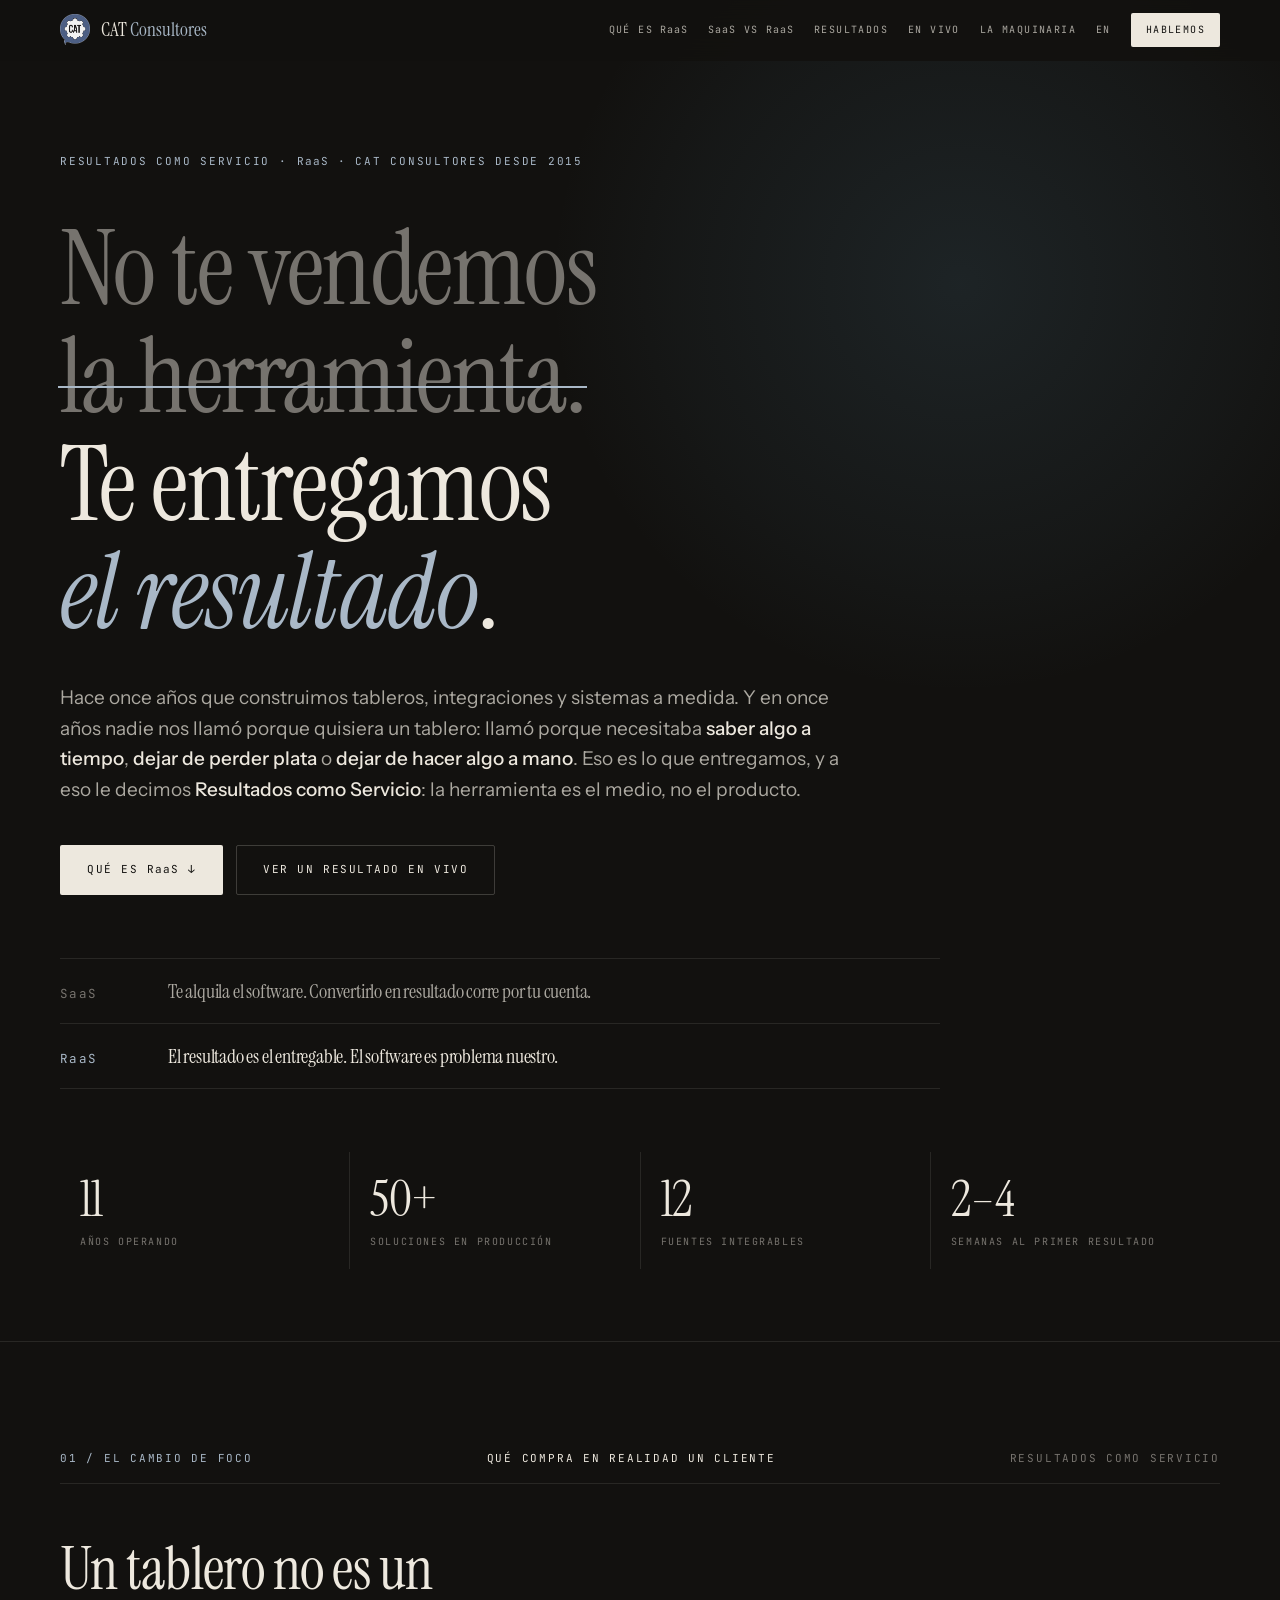
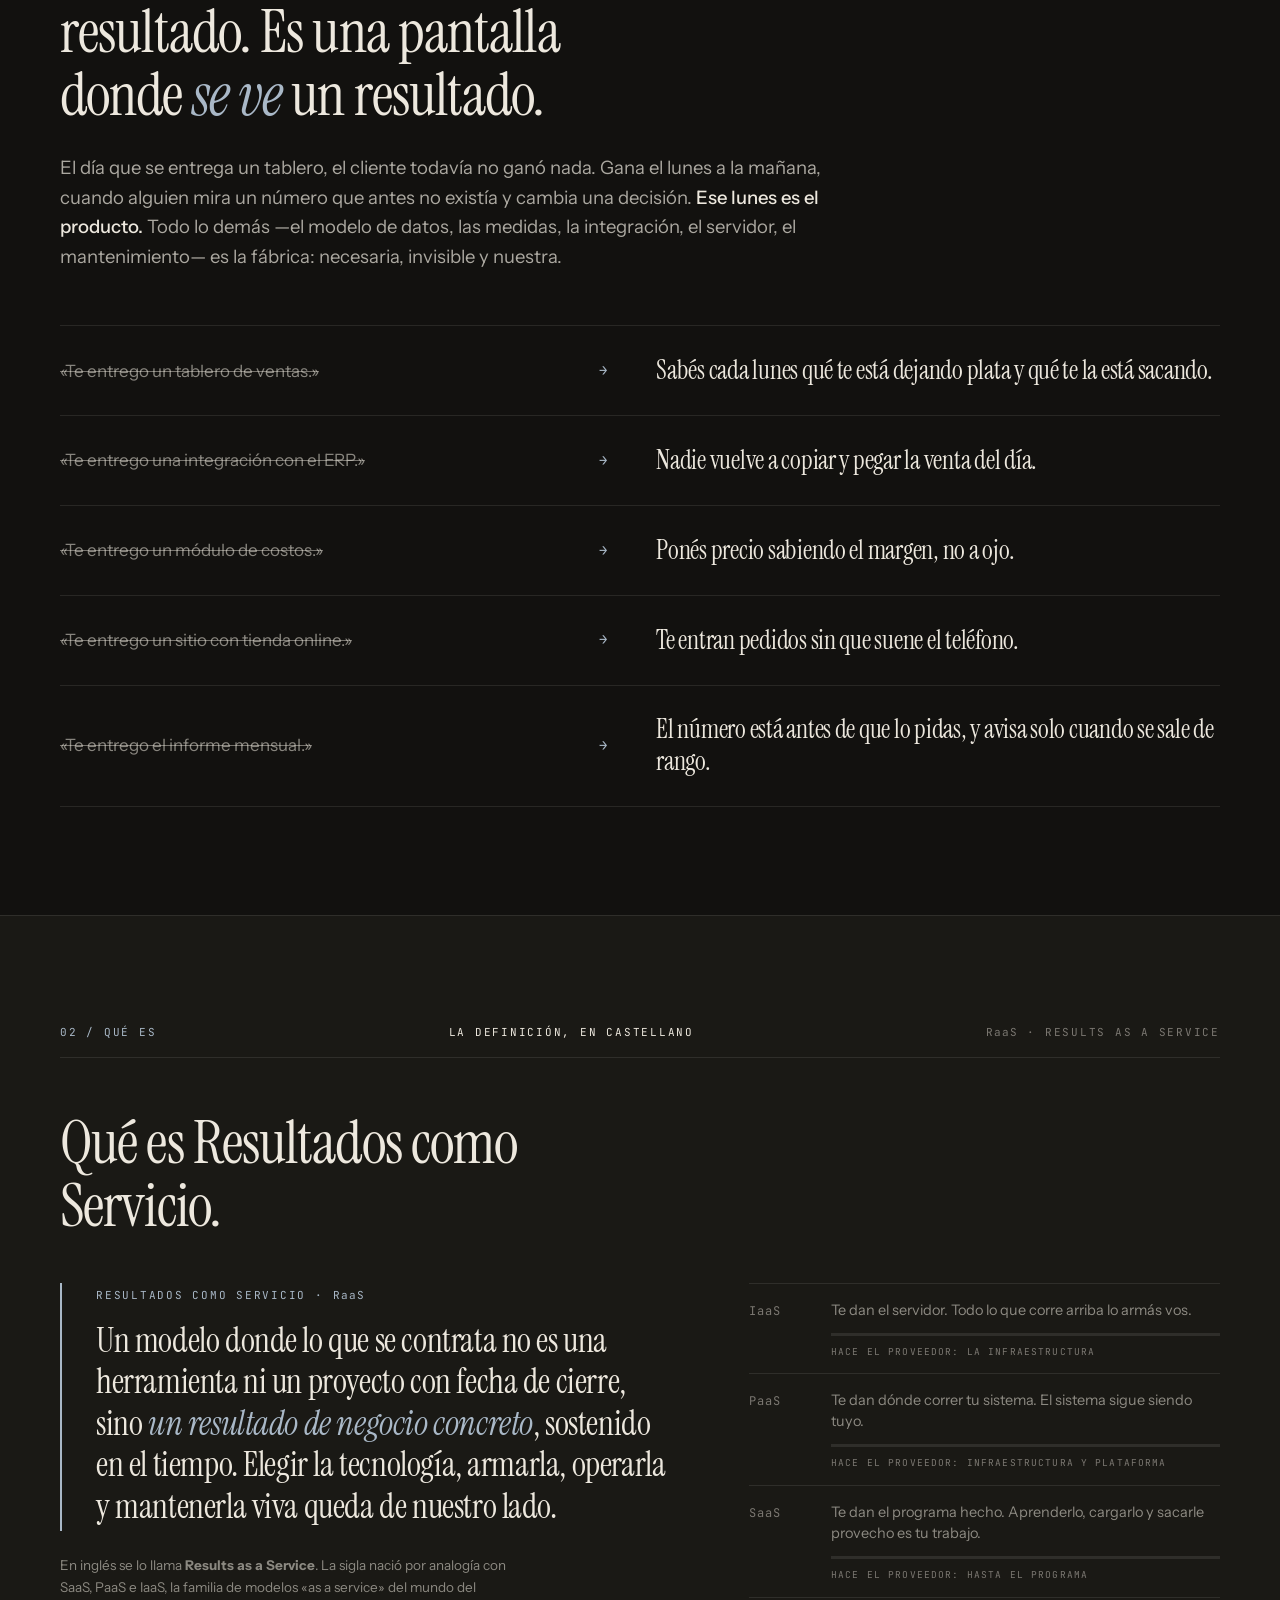
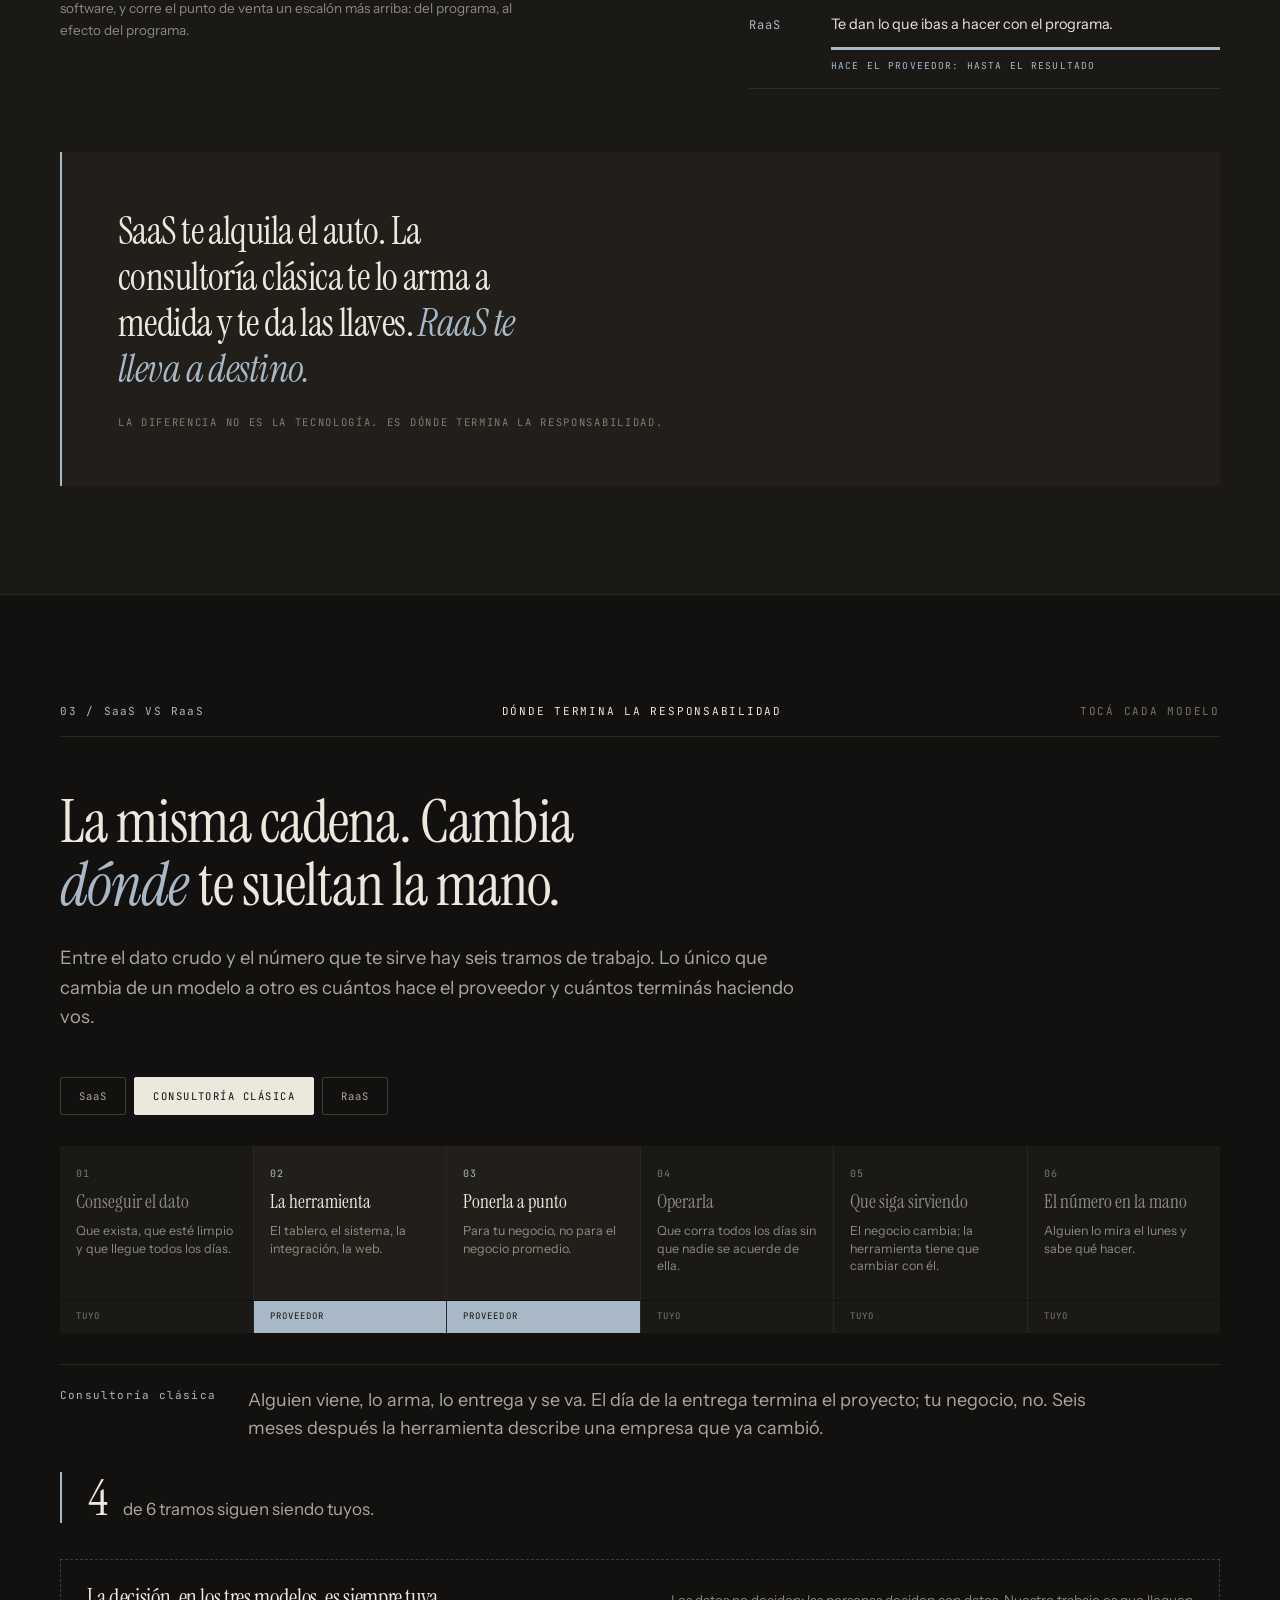
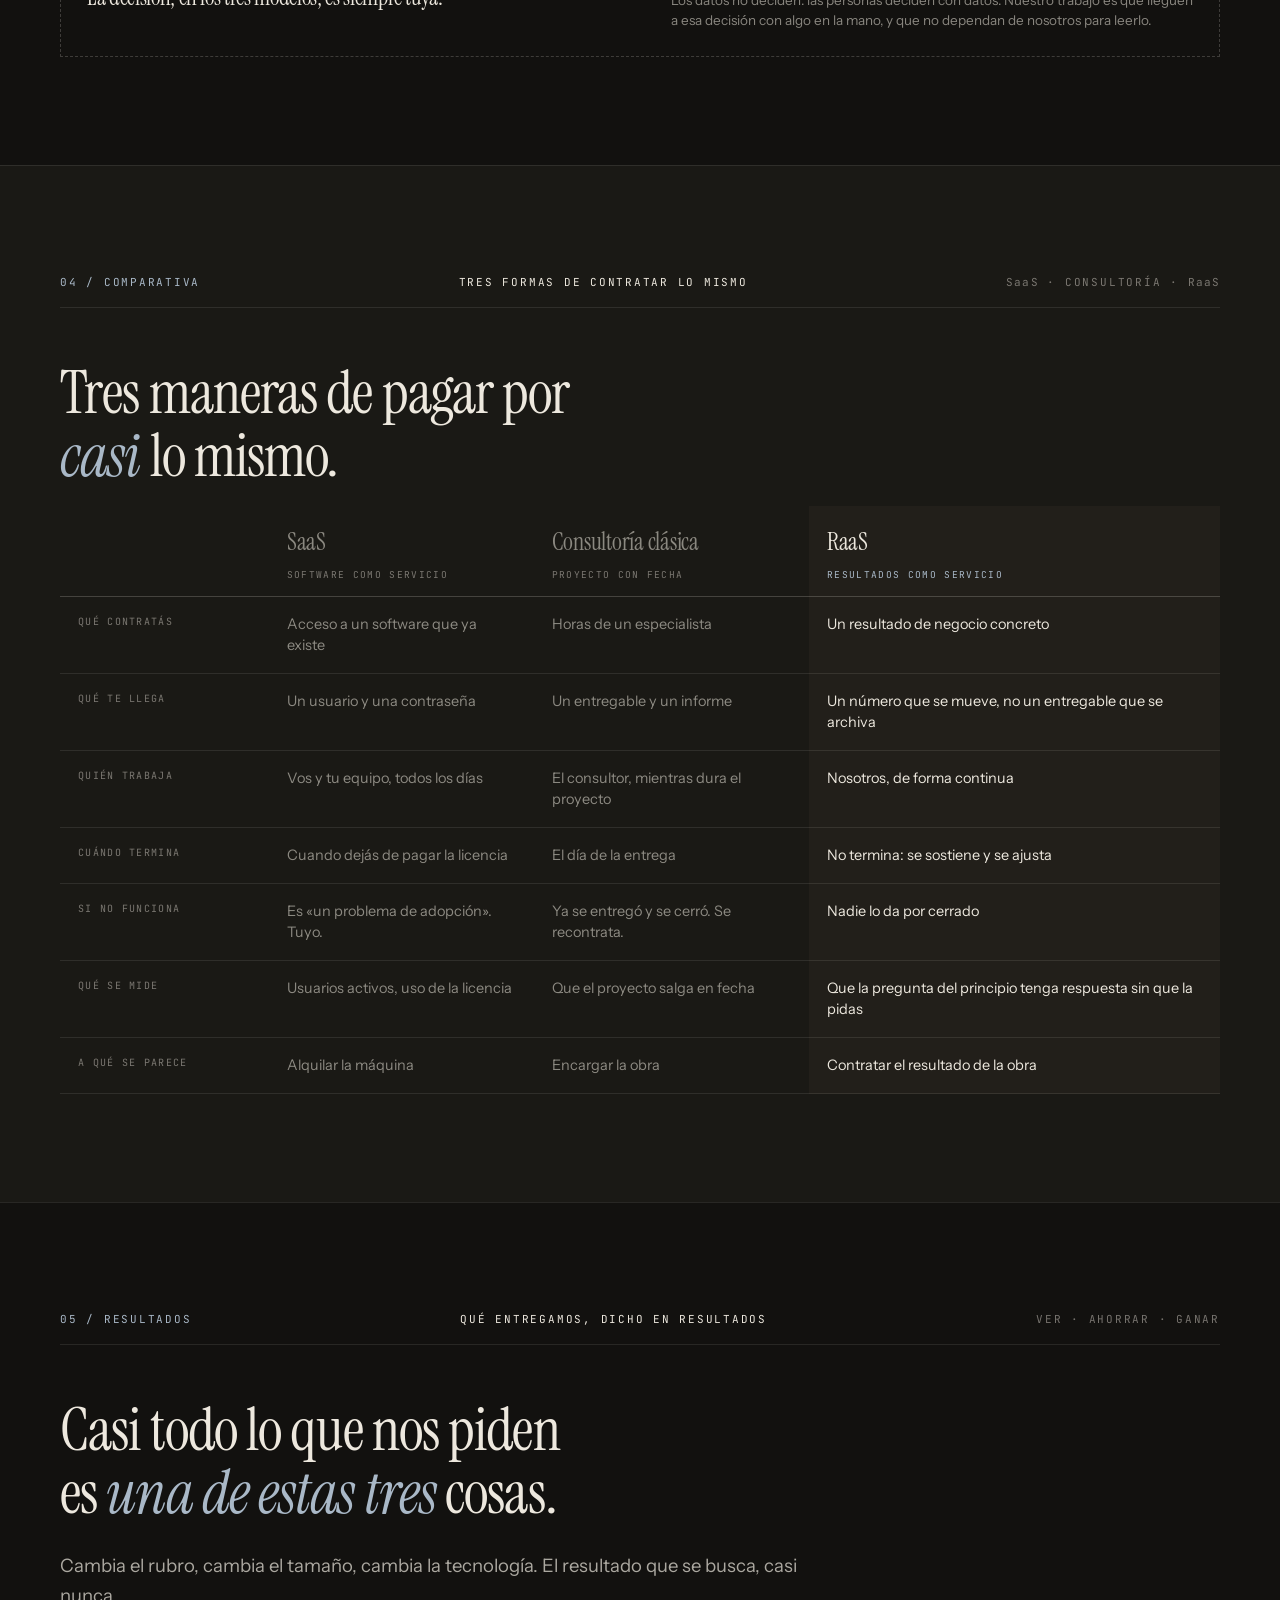
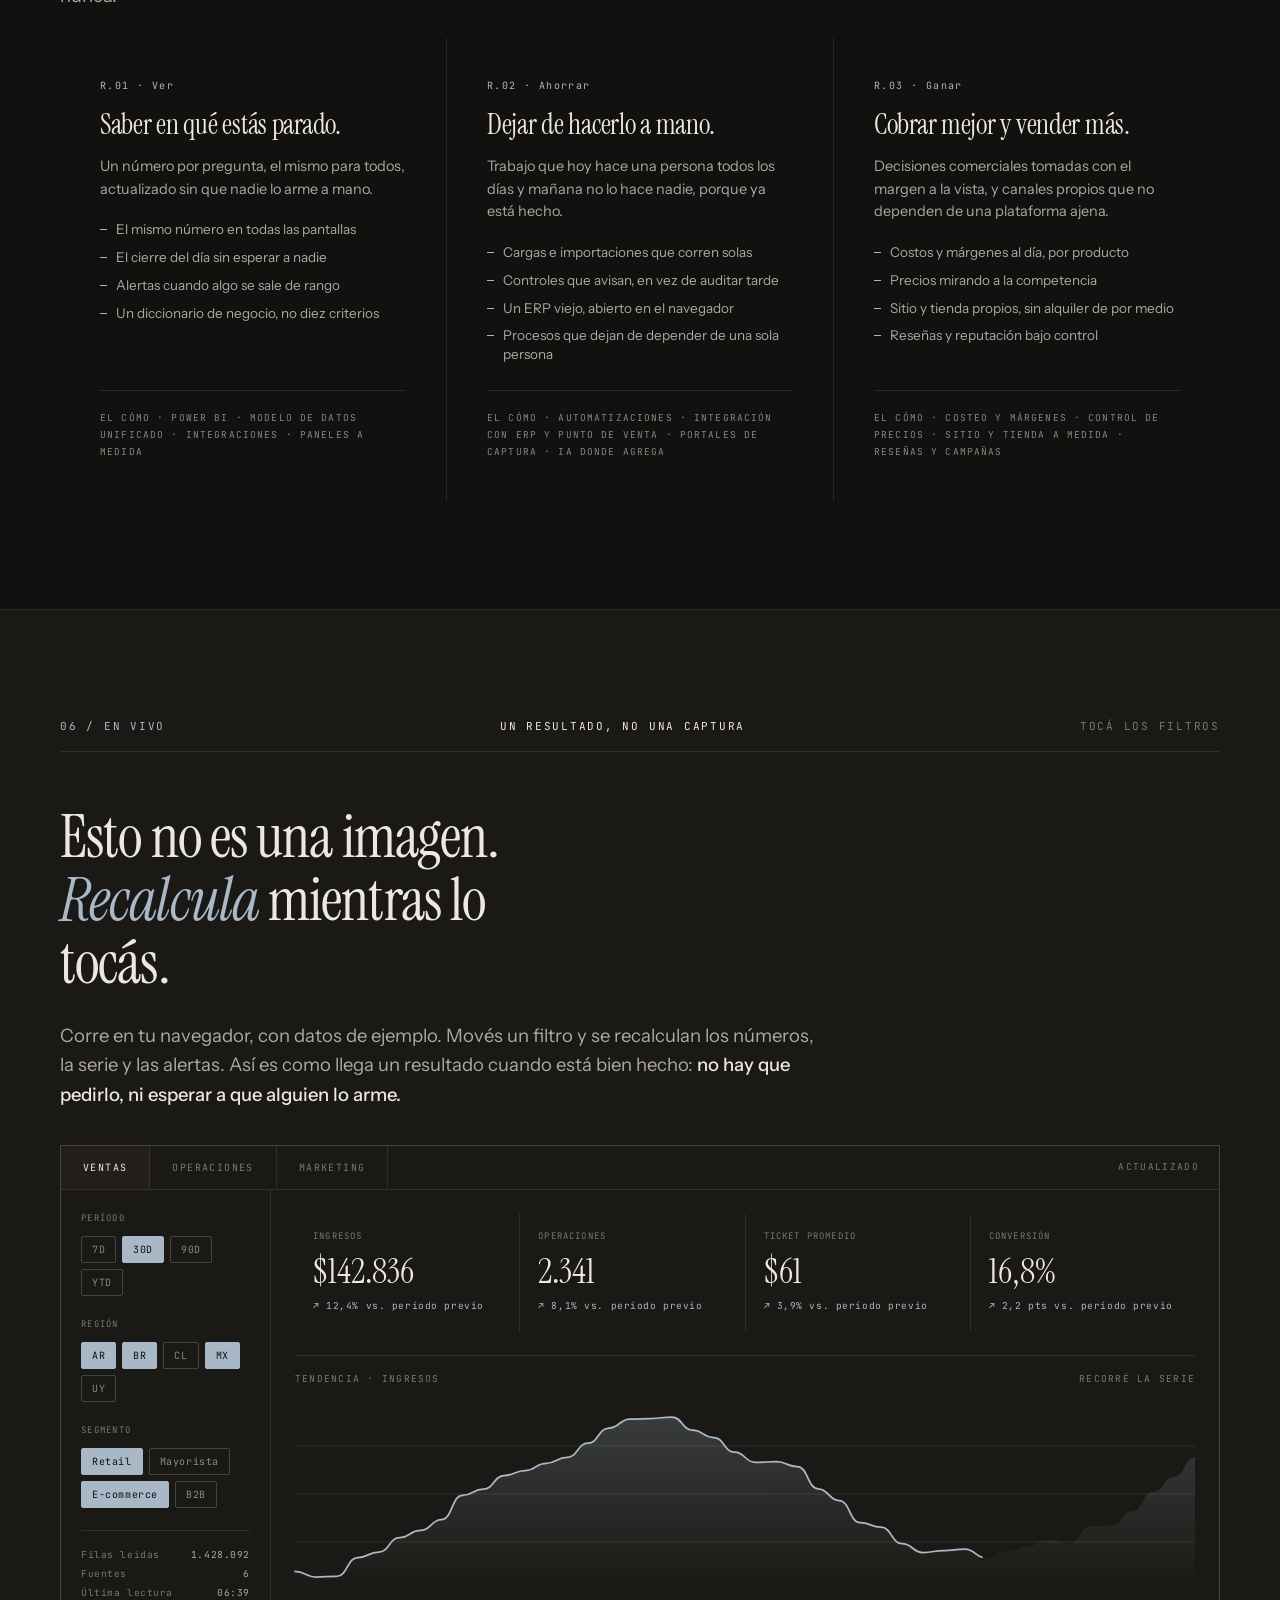
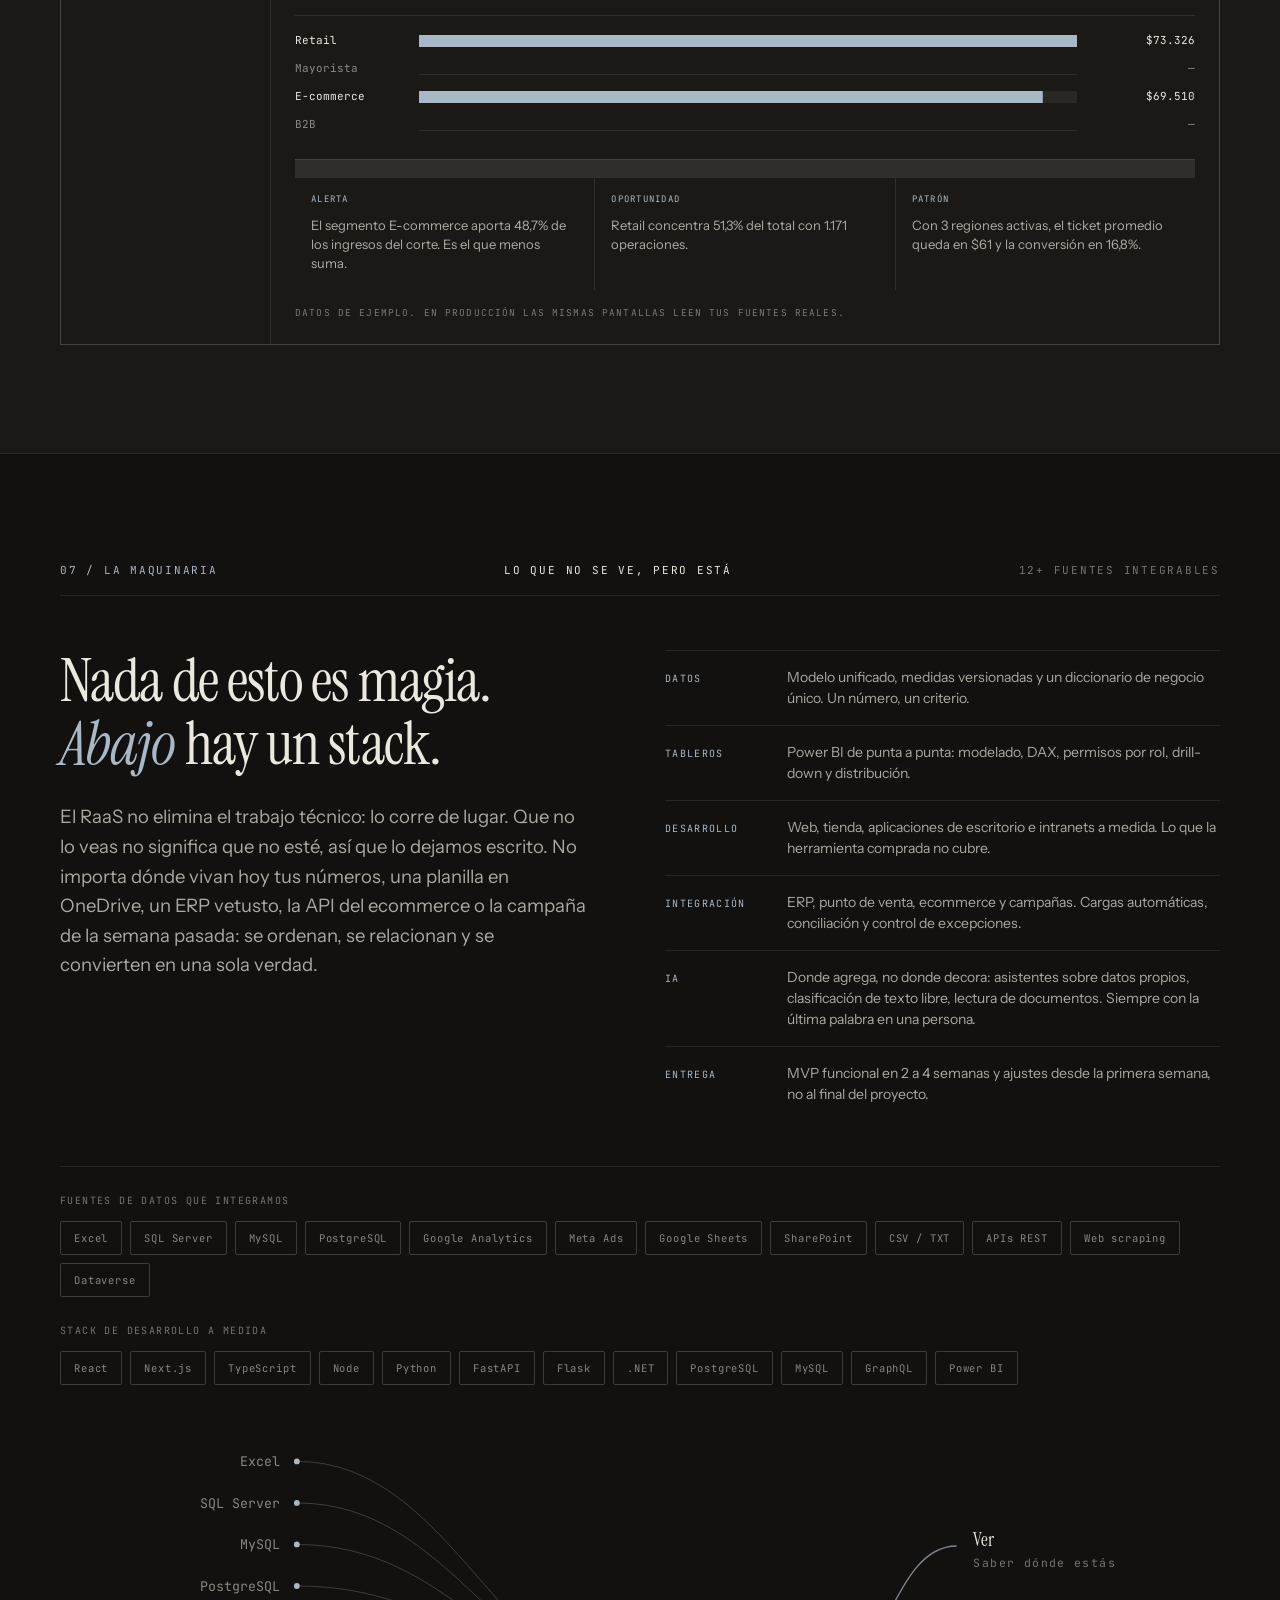
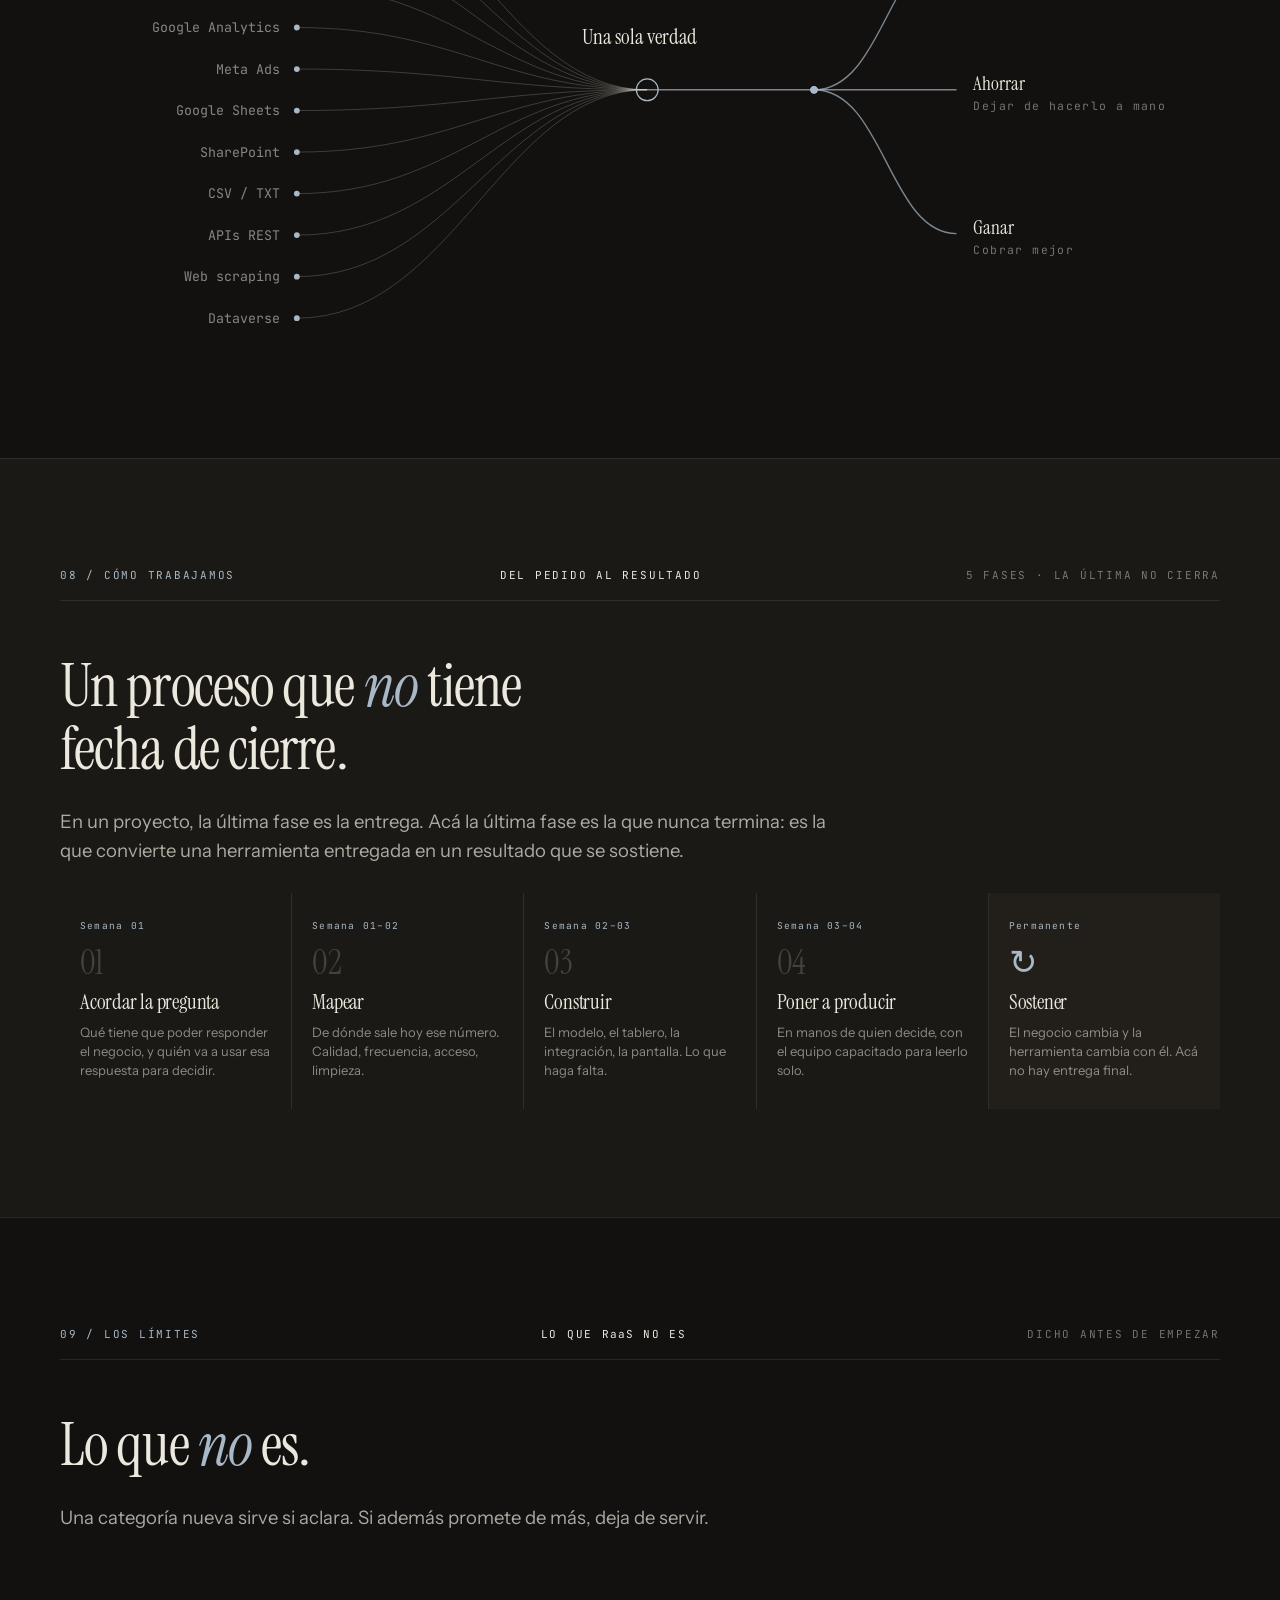
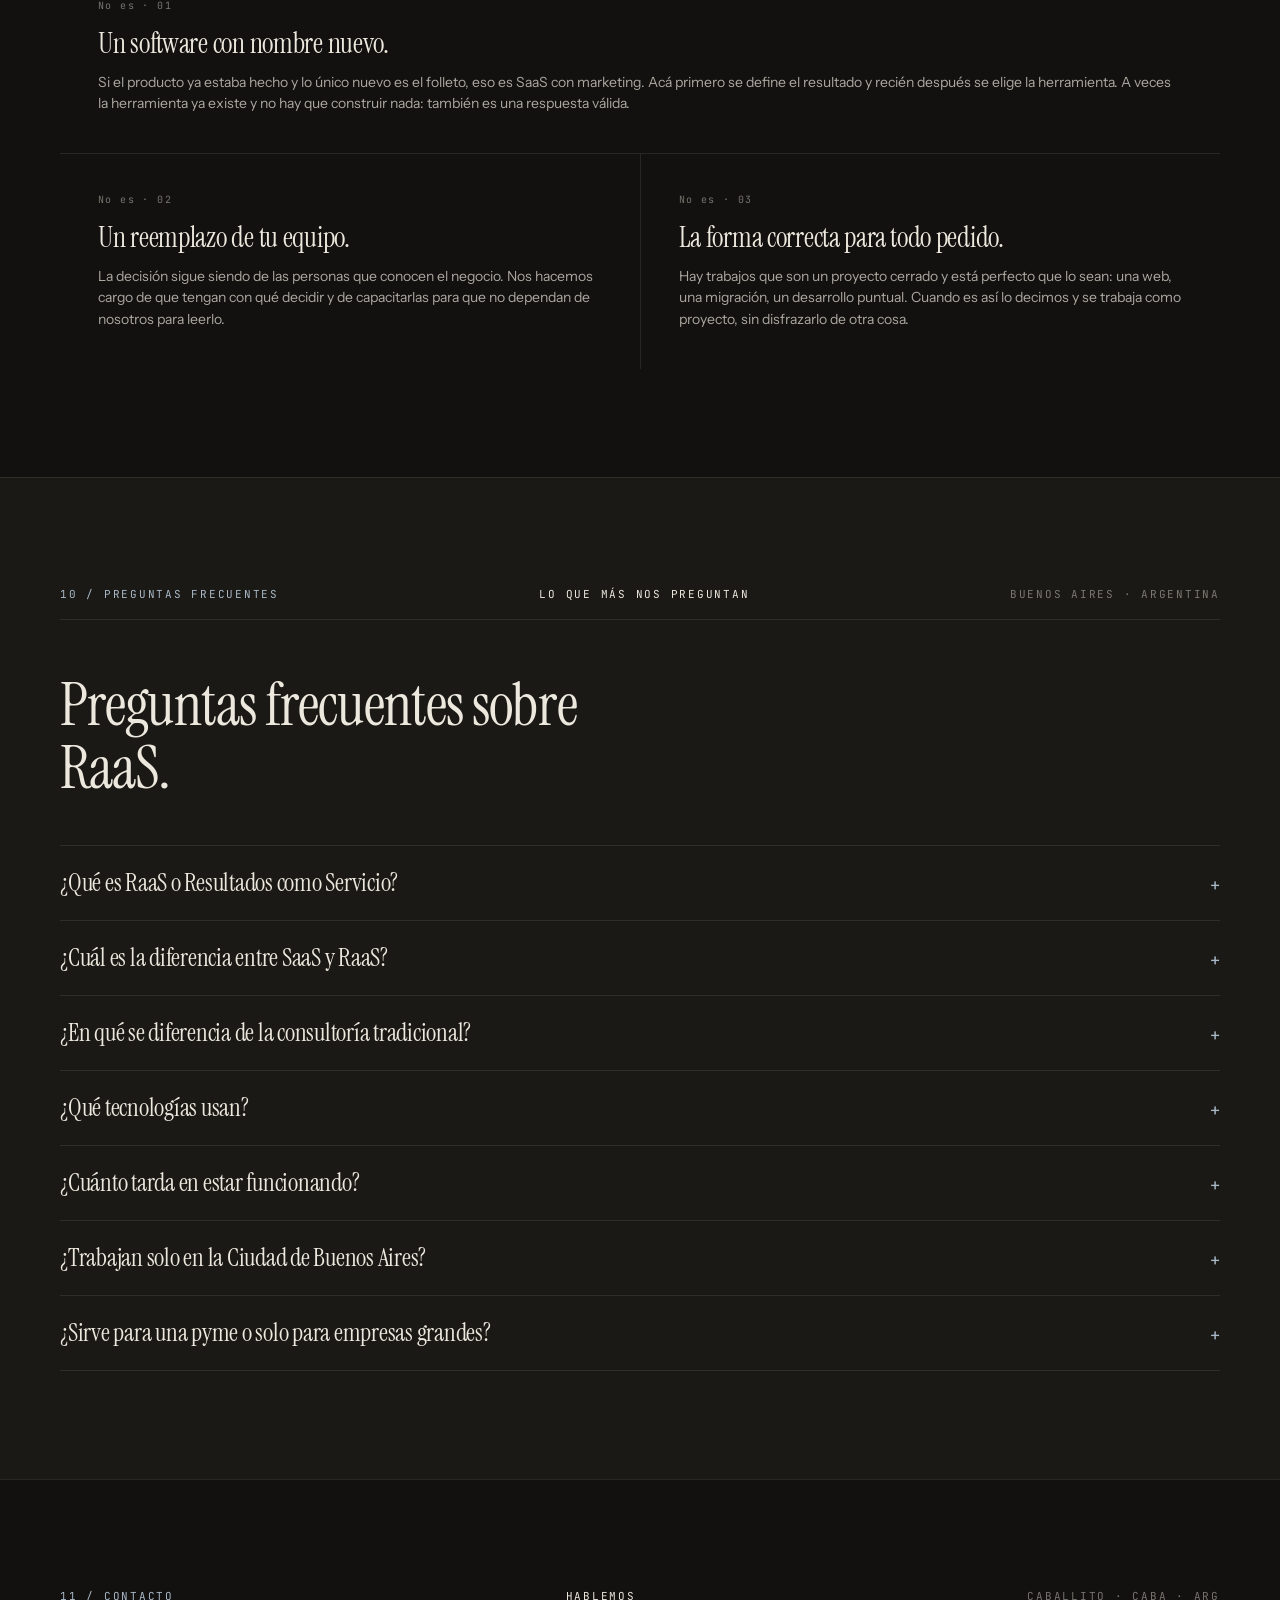
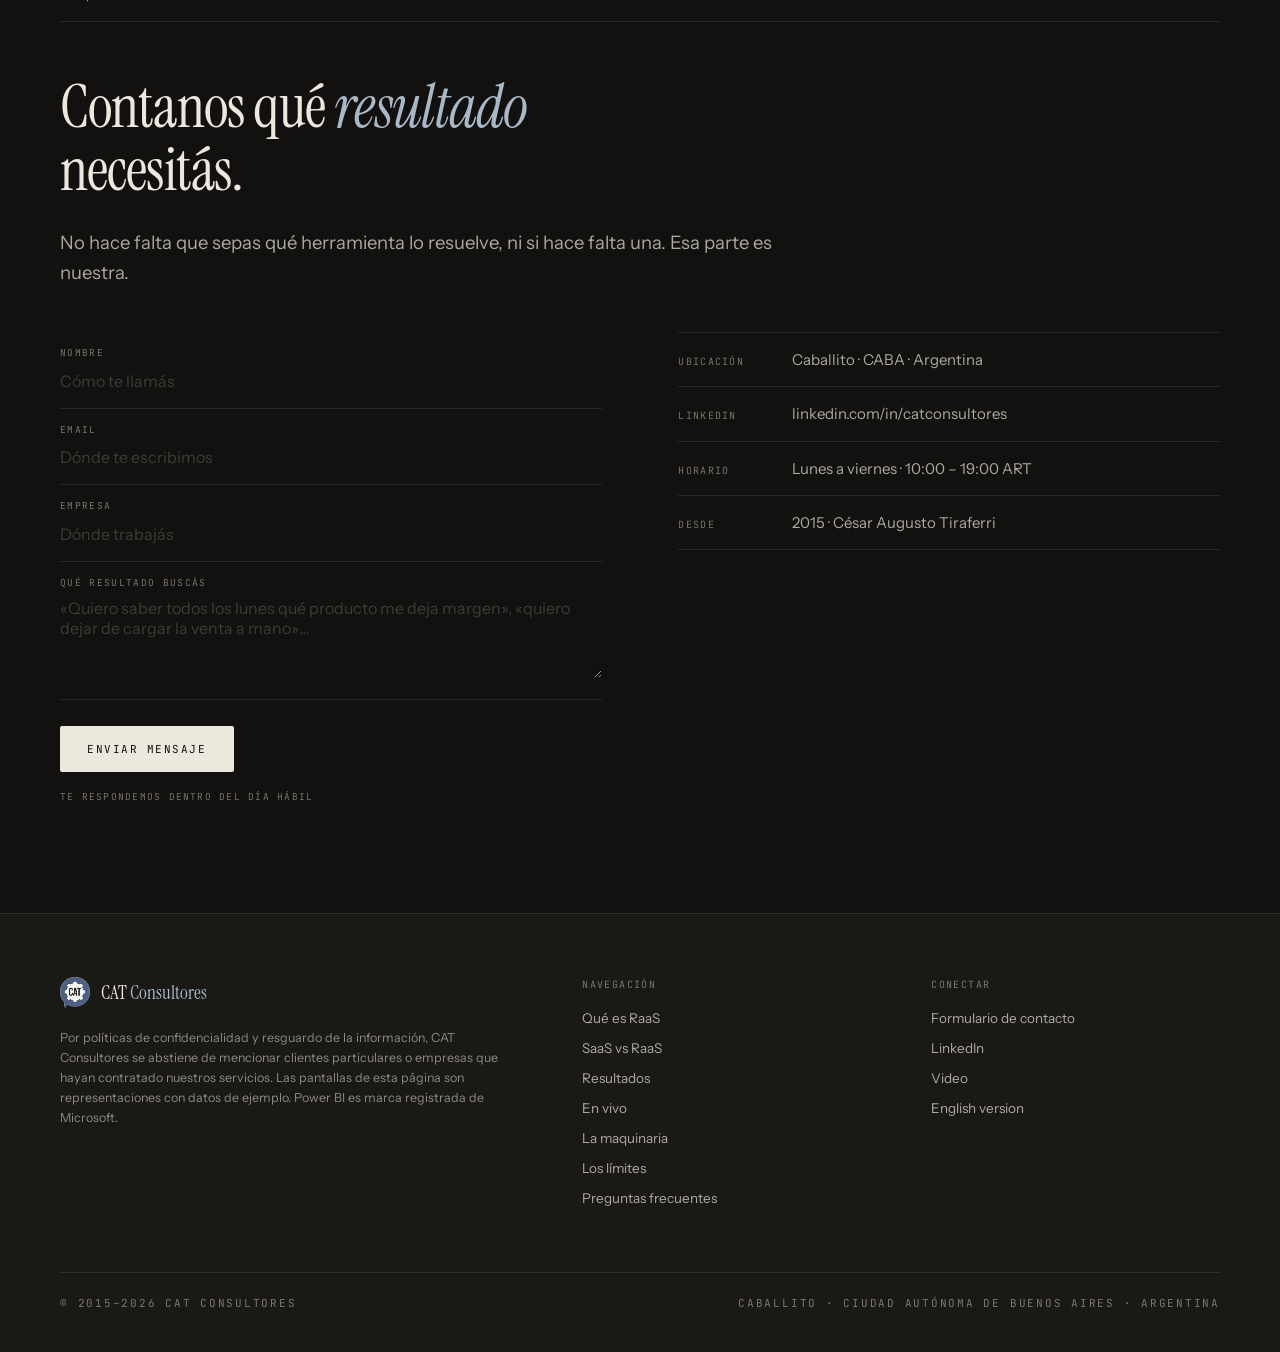
==== commit ed79bab0: "Enganchar el formulario de contacto a FormSubmit Mismo destinatario que usaba el sitio anterior: cti" ====
--- a/index.html
+++ b/index.html
@@ -1269,13 +1269,18 @@
       es nuestra.</p>
 
     <div class="contact" style="margin-top:clamp(36px,5vh,60px)">
-      <form class="rv" id="frm" novalidate>
-        <label class="field"><span>Nombre</span><input type="text" name="nombre" placeholder="Cómo te llamás" /></label>
-        <label class="field"><span>Email</span><input type="email" name="email" placeholder="Dónde te escribimos" /></label>
+      <form class="rv" id="frm" method="POST" action="https://formsubmit.co/ctiraferri@catconsultores.com.ar">
+        <input type="hidden" name="_subject" value="Consulta desde catconsultores.com.ar" />
+        <input type="hidden" name="_template" value="table" />
+        <input type="hidden" name="_captcha" value="false" />
+        <input type="hidden" name="_next" value="https://catconsultores.com.ar/?enviado=1#contacto" />
+        <input type="text" name="_honey" tabindex="-1" autocomplete="off" aria-hidden="true" style="position:absolute;left:-9999px;width:1px;height:1px;opacity:0" />
+        <label class="field"><span>Nombre</span><input type="text" name="nombre" required placeholder="Cómo te llamás" /></label>
+        <label class="field"><span>Email</span><input type="email" name="email" required placeholder="Dónde te escribimos" /></label>
         <label class="field"><span>Empresa</span><input type="text" name="empresa" placeholder="Dónde trabajás" /></label>
-        <label class="field"><span>Qué resultado buscás</span><textarea name="mensaje" rows="4" placeholder="«Quiero saber todos los lunes qué producto me deja margen», «quiero dejar de cargar la venta a mano»…"></textarea></label>
-        <div class="actions" style="margin-top:26px"><button class="btn solid" type="submit">Enviar mensaje</button></div>
-        <div class="formnote" id="frmnote">También podés escribirnos por LinkedIn</div>
+        <label class="field"><span>Qué resultado buscás</span><textarea name="mensaje" rows="4" required placeholder="«Quiero saber todos los lunes qué producto me deja margen», «quiero dejar de cargar la venta a mano»…"></textarea></label>
+        <div class="actions" style="margin-top:26px"><button class="btn solid" type="submit" id="frmbtn">Enviar mensaje</button></div>
+        <div class="formnote" id="frmnote" role="status" aria-live="polite">Te respondemos dentro del día hábil</div>
       </form>
 
       <div class="rv">
@@ -1867,13 +1872,55 @@
     }, {threshold:.15}).observe(host);
   })();
 
-  /* ---------- formulario inerte ---------- */
-  document.getElementById("frm").addEventListener("submit", function(e){
-    e.preventDefault();
-    var n = document.getElementById("frmnote");
-    n.textContent = "Por ahora el contacto va por LinkedIn: linkedin.com/in/catconsultores";
-    n.style.color = "var(--accent)";
-  });
+  /* ---------- formulario ---------- */
+  (function(){
+    var frm = document.getElementById("frm"),
+        btn = document.getElementById("frmbtn"),
+        note = document.getElementById("frmnote");
+    var IDLE = note.textContent;
+
+    function say(txt, color){
+      note.textContent = txt;
+      note.style.color = color || "";
+    }
+
+    /* vuelta del envio sin JavaScript, que pasa por _next */
+    if (/[?&]enviado=1/.test(location.search)){
+      say("Listo, lo recibimos. Te respondemos dentro del d\u00eda h\u00e1bil.", "var(--accent)");
+    }
+
+    frm.addEventListener("submit", function(e){
+      if (!window.fetch) return;            /* sin fetch, que haga el POST normal */
+      e.preventDefault();
+      if (btn.disabled) return;
+      btn.disabled = true;
+      say("Enviando\u2026", "var(--accent)");
+
+      var d = {};
+      new FormData(frm).forEach(function(v, k){ d[k] = v; });
+
+      fetch("https://formsubmit.co/ajax/ctiraferri@catconsultores.com.ar", {
+        method: "POST",
+        headers: { "Content-Type": "application/json", "Accept": "application/json" },
+        body: JSON.stringify(d)
+      })
+      .then(function(r){ return r.ok ? r.json() : Promise.reject(r.status); })
+      .then(function(){
+        frm.reset();
+        say("Listo, lo recibimos. Te respondemos dentro del d\u00eda h\u00e1bil.", "var(--accent)");
+        btn.disabled = false;
+      })
+      .catch(function(){
+        say("No se pudo enviar. Escribinos a ctiraferri@catconsultores.com.ar o por LinkedIn.", "#C08A7E");
+        btn.disabled = false;
+      });
+    });
+
+    /* si el usuario vuelve a escribir, el mensaje anterior estorba */
+    frm.addEventListener("input", function(){
+      if (note.textContent !== IDLE && !btn.disabled) say(IDLE);
+    });
+  })();
 
 })();
 </script>
